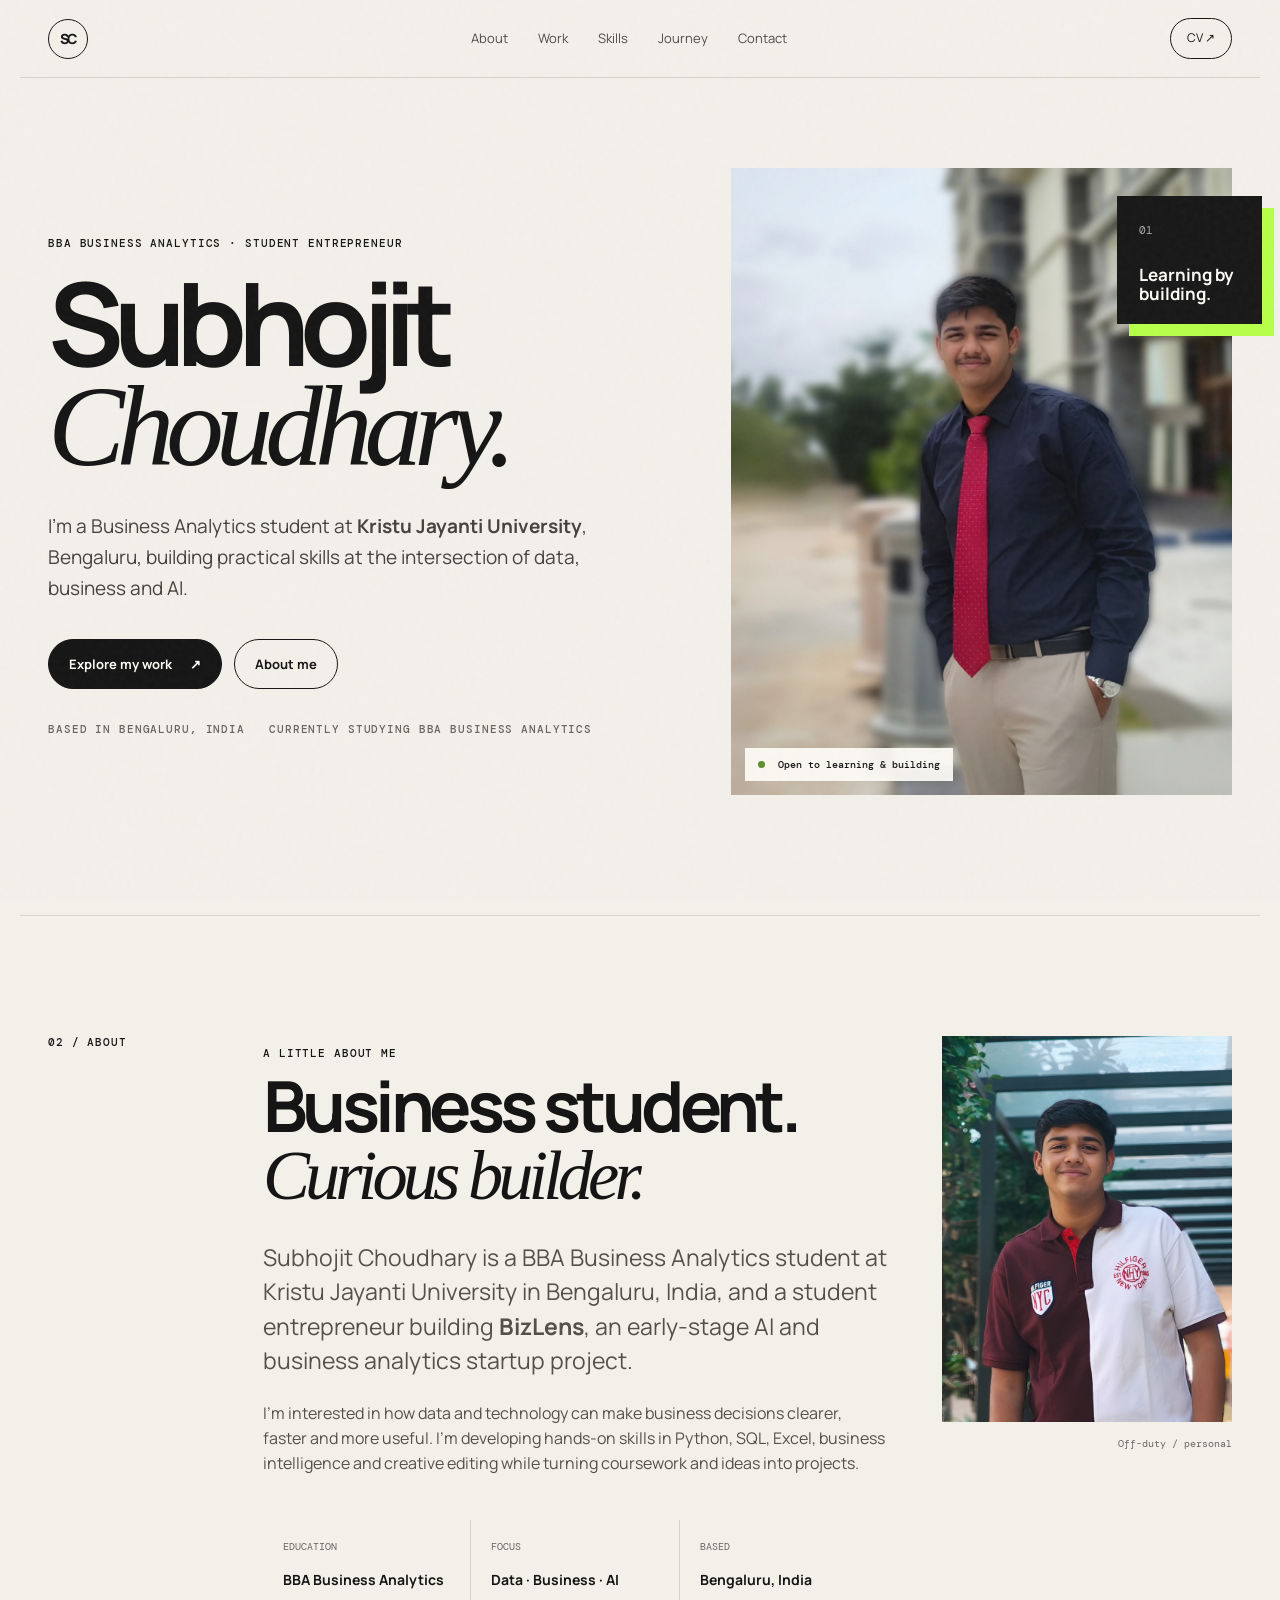
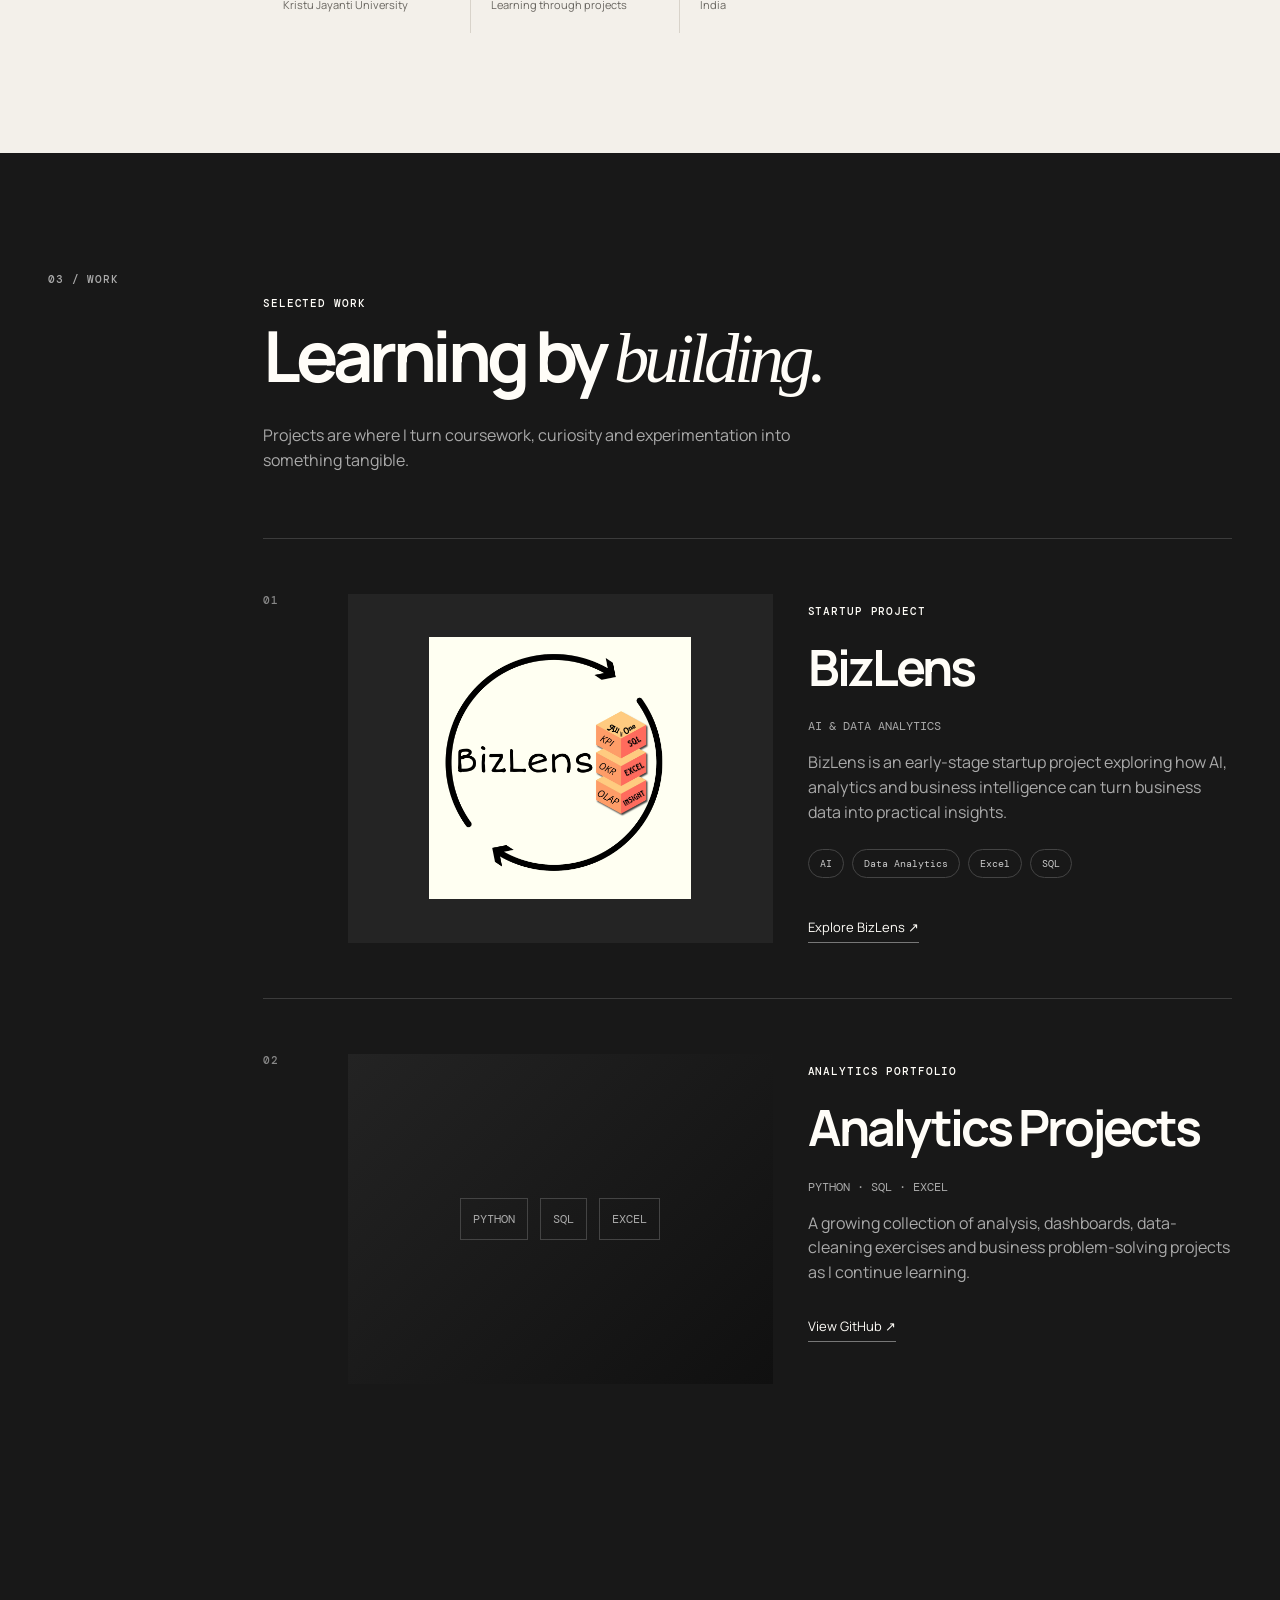
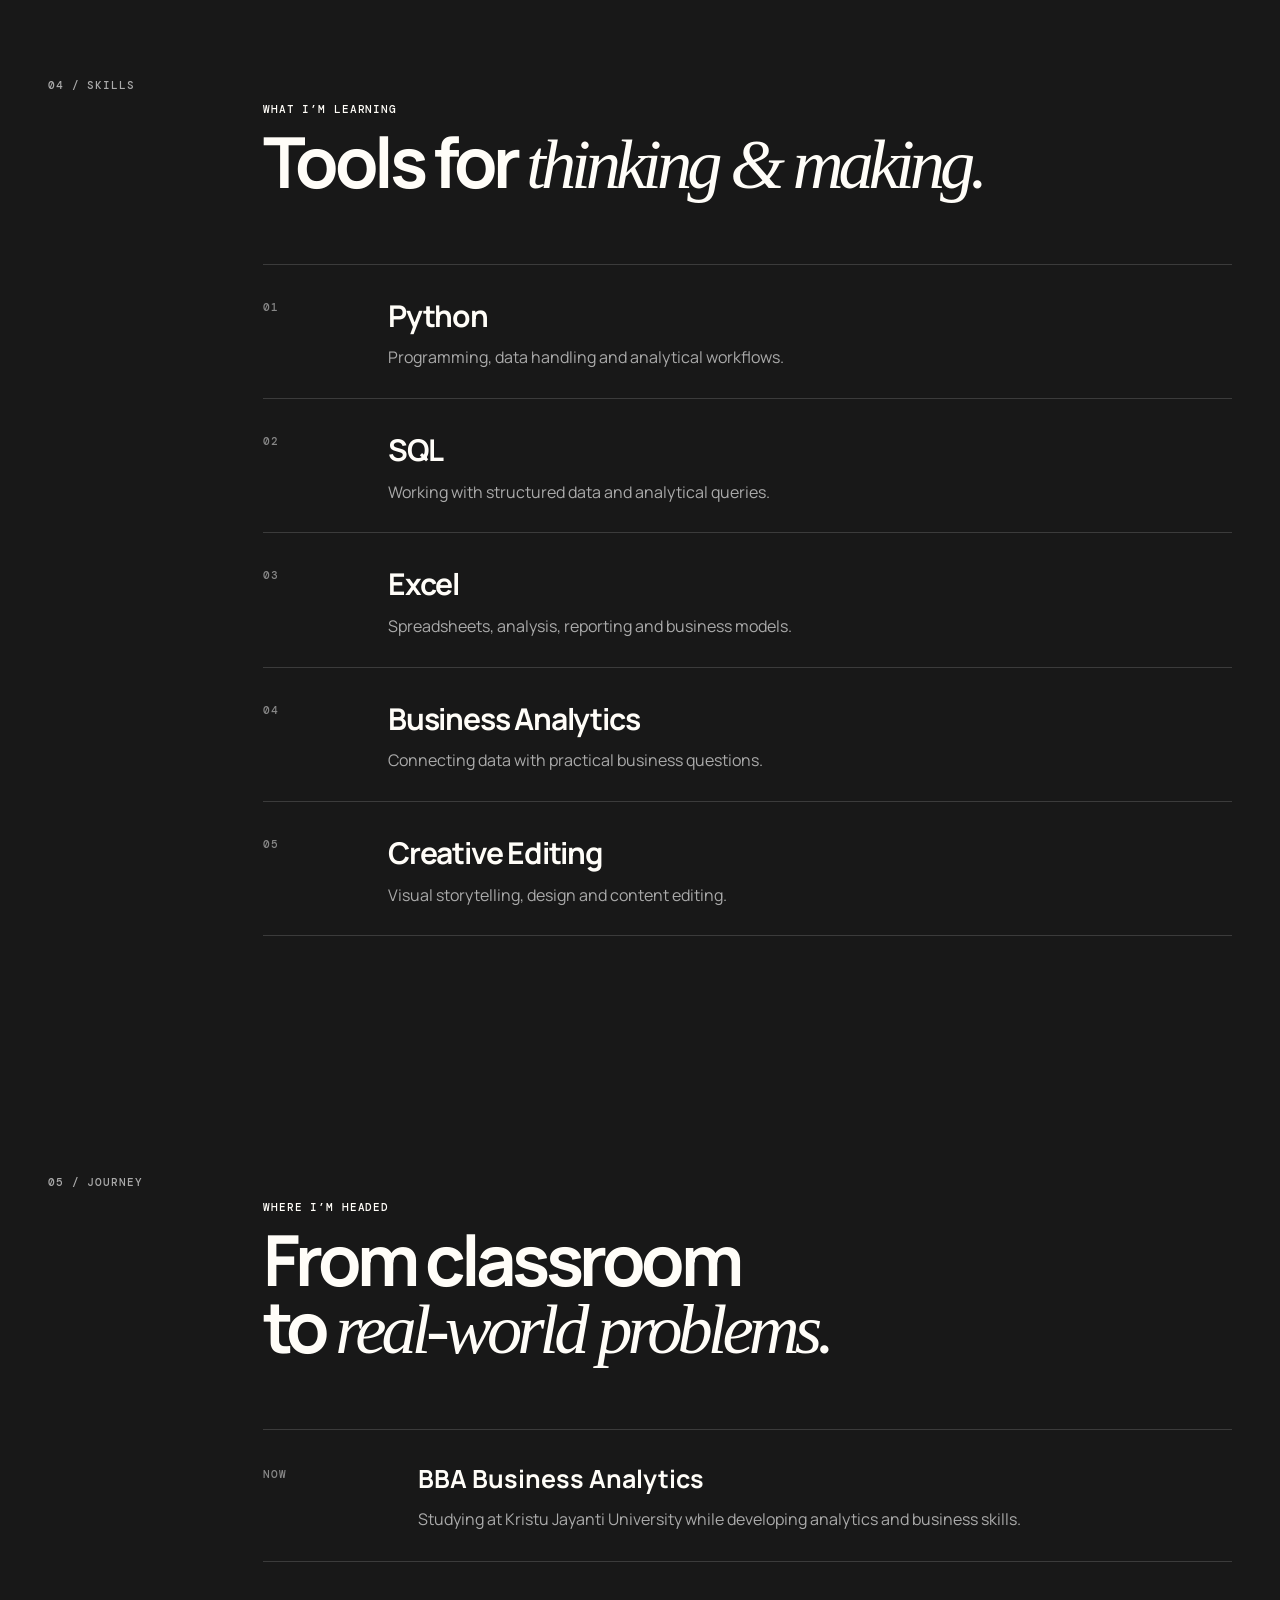
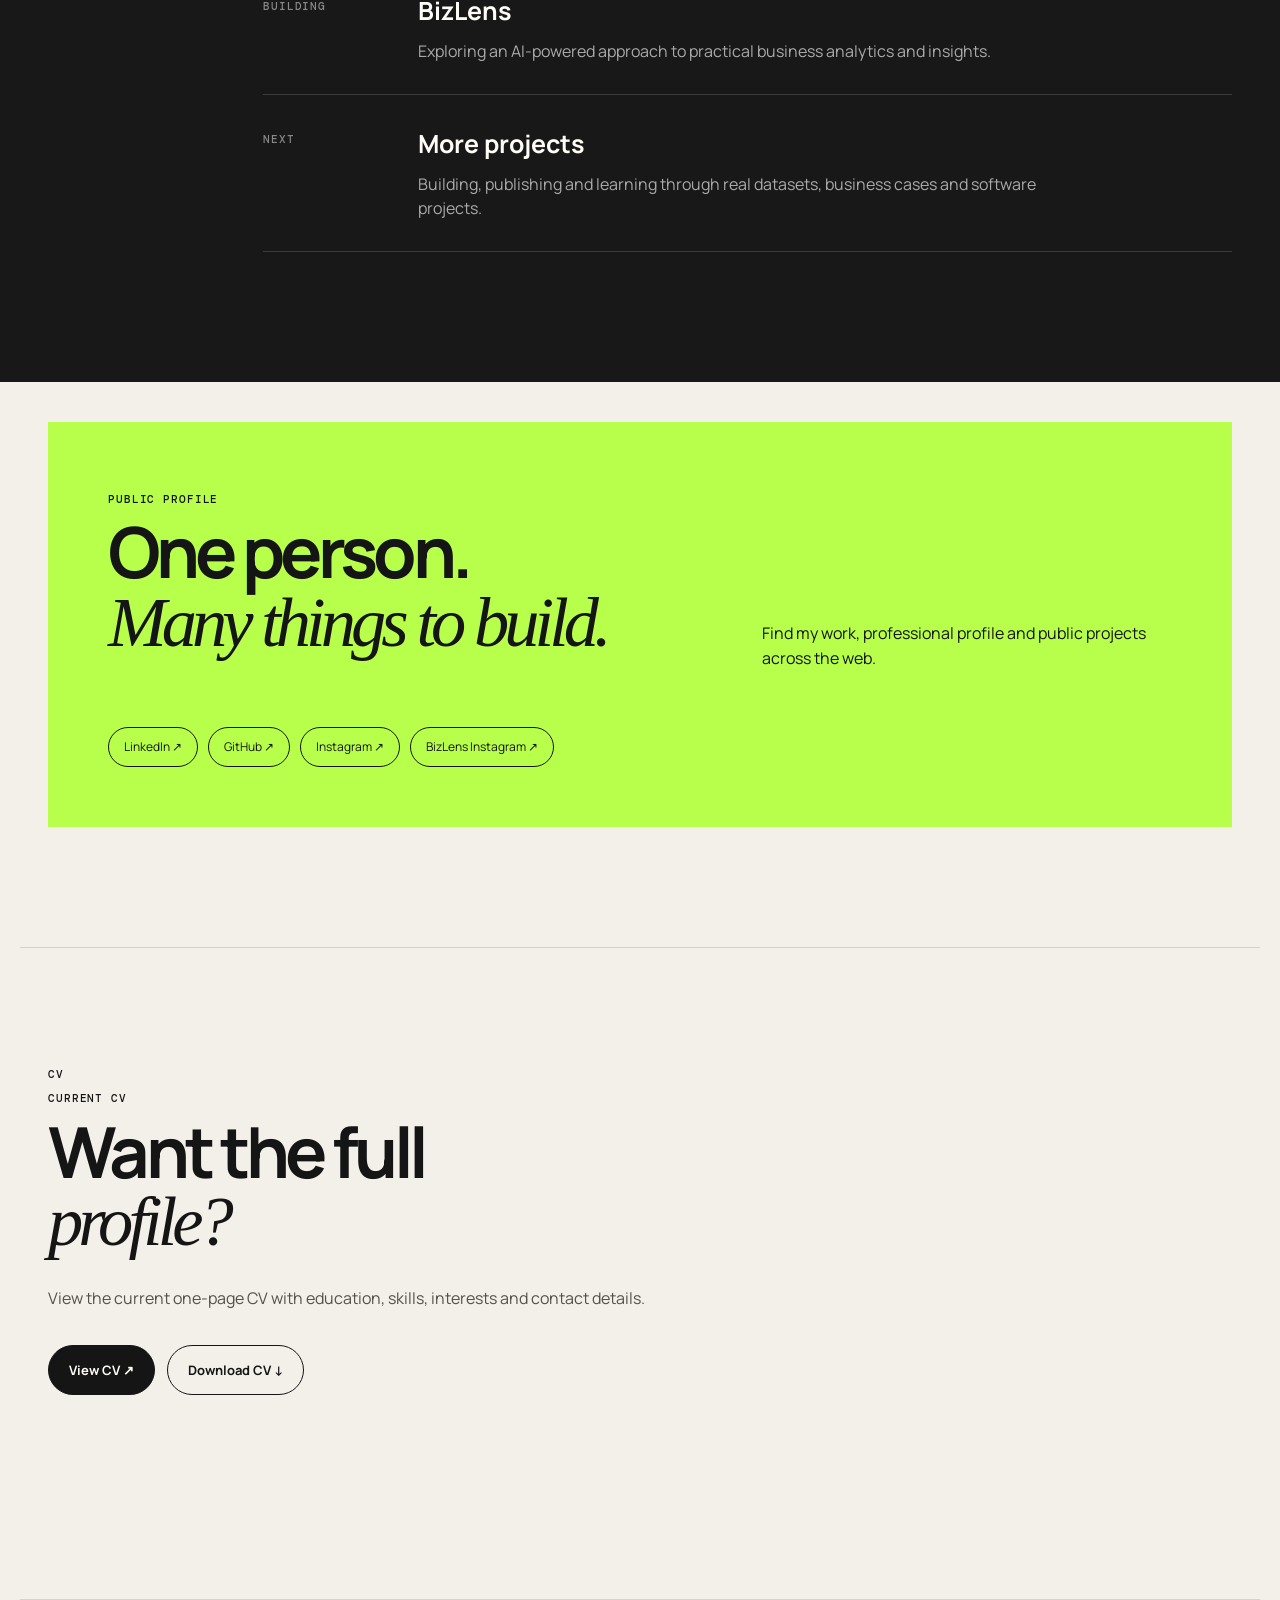
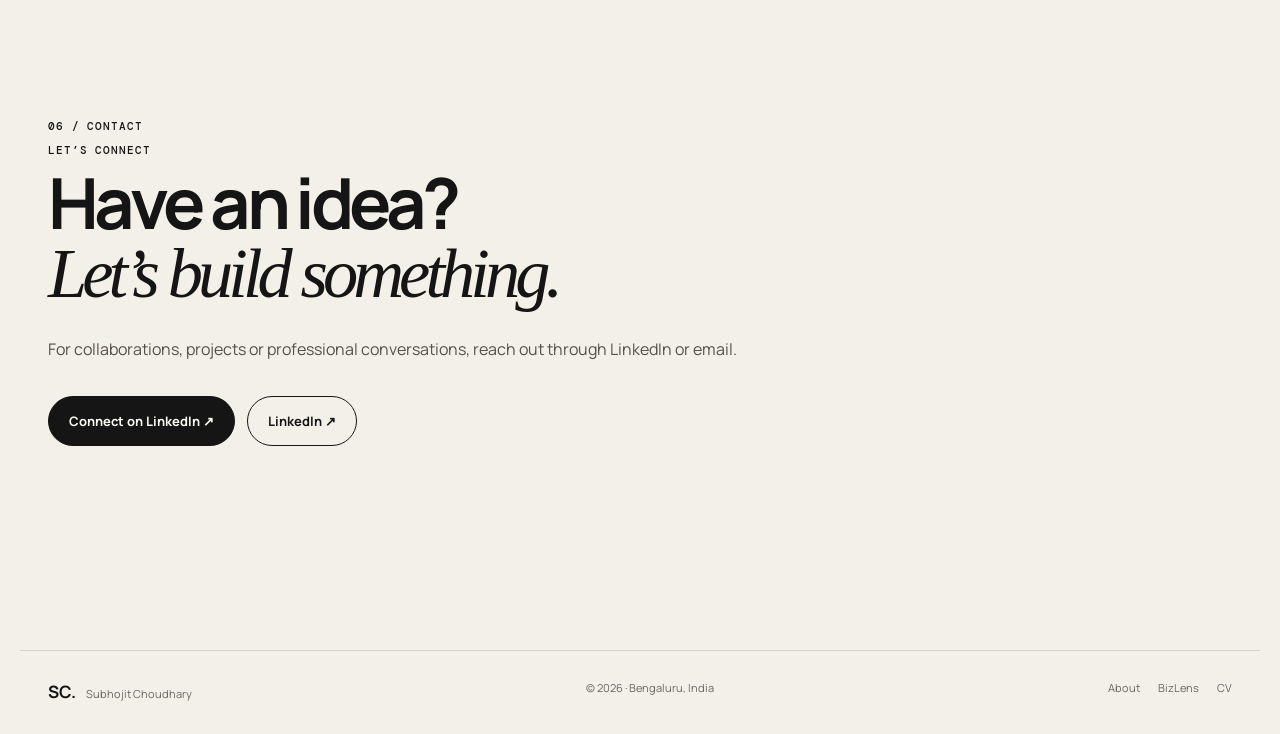
==== index.html @ a191f968 "Fix dateModified format in JSON-LD schema Updated dateModified format to include time and timezone." ====
<!DOCTYPE html>
<html lang="en">
<head>
  <meta charset="UTF-8">
  <meta name="viewport" content="width=device-width, initial-scale=1.0">
  <title>Subhojit Choudhary — BBA Business Analytics Student & Founder</title>
  <meta name="description" content="Official website of Subhojit Choudhary, a BBA Business Analytics student at Kristu Jayanti University, student entrepreneur and founder of BizLens in Bengaluru, India.">
  <meta name="author" content="Subhojit Choudhary">
  <meta name="google-site-verification" content="LopIsun4_6Joqk_2wY3jlE5VIf9ApNg4uM7dpumpEE4" />
  <meta name="robots" content="index, follow, max-image-preview:large">
  <link rel="canonical" href="https://subhojitt-biz.github.io/">
  <meta property="og:type" content="profile">
  <meta property="og:title" content="Subhojit Choudhary — Business Analytics Student & Founder">
  <meta property="og:description" content="BBA Business Analytics student, student entrepreneur and founder of BizLens based in Bengaluru, India.">
  <meta property="og:url" content="https://subhojitt-biz.github.io/">
  <meta property="og:image" content="https://subhojitt-biz.github.io/formall.jpeg">
  <meta name="twitter:card" content="summary_large_image">
  <meta name="twitter:title" content="Subhojit Choudhary">
  <meta name="twitter:description" content="BBA Business Analytics student, student entrepreneur and founder of BizLens.">
  <meta name="twitter:image" content="https://subhojitt-biz.github.io/formall.jpeg">
  <link rel="icon" href="formall.jpeg">
  <link rel="stylesheet" href="style.css">

  <script type="application/ld+json">
  {
    "@context":"https://schema.org",
    "@type":"ProfilePage",
    "@id":"https://subhojitt-biz.github.io/#profile",
    "url":"https://subhojitt-biz.github.io/",
    "dateModified": "2026-09-24T00:00:00+05:30"
    "name":"Subhojit Choudhary — BBA Business Analytics Student & Founder",
    "description":"Official profile of Subhojit Choudhary, a BBA Business Analytics student at Kristu Jayanti University, student entrepreneur and founder of BizLens in Bengaluru, India.",
    "mainEntity":{
      "@type":"Person",
      "@id":"https://subhojitt-biz.github.io/#subhojit-choudhary",
      "name":"Subhojit Choudhary",
      "url":"https://subhojitt-biz.github.io/",
      "image":[
        "https://subhojitt-biz.github.io/formall.jpeg",
        "https://subhojitt-biz.github.io/casuall.png"
      ],
      "description":"BBA Business Analytics student, student entrepreneur and founder of BizLens based in Bengaluru, India.",
      "jobTitle":"Student Entrepreneur & Founder of BizLens",
      "homeLocation":{"@type":"Place","name":"Bengaluru, India"},
      "alumniOf":{"@type":"CollegeOrUniversity","name":"Kristu Jayanti University"},
      "knowsAbout":["Business Analytics","Data Analytics","Artificial Intelligence","Business Intelligence","Python","SQL","Microsoft Excel"],
      "sameAs":[
        "https://www.linkedin.com/in/subhojit-choudhary-4b16a2439/",
        "https://github.com/Subhojitt-biz",
        "https://www.instagram.com/_subhojit12_/"
      ],
      "worksFor":{"@type":"Organization","name":"BizLens","url":"https://www.instagram.com/bizlensv1/"}
    }
  }
  </script>
</head>
<body>
  <div class="noise"></div>
  <header class="nav">
    <a class="brand" href="index.html" aria-label="Subhojit Choudhary home"><span>SC</span></a>
    <nav>
      <a href="#about">About</a>
      <a href="#work">Work</a>
      <a href="#skills">Skills</a>
      <a href="#journey">Journey</a>
      <a href="#contact">Contact</a>
    </nav>
    <a class="nav-cta" href="Subhojit-Choudhary-CV.pdf" target="_blank" rel="noopener">CV ↗</a>
  </header>

  <main>
    <section class="hero section">
      <div class="hero-copy reveal">
        <p class="eyebrow">BBA BUSINESS ANALYTICS · STUDENT ENTREPRENEUR</p>
        <h1>Subhojit<br><em>Choudhary.</em></h1>
        <p class="hero-lede">
          I’m a Business Analytics student at <strong>Kristu Jayanti University</strong>,
          Bengaluru, building practical skills at the intersection of data, business and AI.
        </p>
        <div class="hero-actions">
          <a class="button primary" href="#work">Explore my work <span>↗</span></a>
          <a class="button ghost" href="about.html">About me</a>
        </div>
        <div class="meta-row">
          <span>Based in Bengaluru, India</span>
          <span>Currently studying BBA Business Analytics</span>
        </div>
      </div>

      <div class="hero-visual reveal delay-1">
        <div class="portrait-frame">
          <img src="formall.jpeg" alt="Subhojit Choudhary in formal attire">
          <div class="portrait-tag"><span class="dot"></span> Open to learning & building</div>
        </div>
        <div class="floating-card">
          <span>01</span>
          <strong>Learning by<br>building.</strong>
        </div>
      </div>
    </section>

    <section id="about" class="section split">
      <div class="section-label">02 / ABOUT</div>
      <div class="content reveal">
        <p class="kicker">A little about me</p>
        <h2>Business student.<br><em>Curious builder.</em></h2>
        <p class="large-copy">
          Subhojit Choudhary is a BBA Business Analytics student at Kristu Jayanti University
          in Bengaluru, India, and a student entrepreneur building <strong>BizLens</strong>,
          an early-stage AI and business analytics startup project.
        </p>
        <p>
          I’m interested in how data and technology can make business decisions clearer,
          faster and more useful. I’m developing hands-on skills in Python, SQL, Excel,
          business intelligence and creative editing while turning coursework and ideas into projects.
        </p>
        <div class="fact-grid">
          <div><span>Education</span><strong>BBA Business Analytics</strong><small>Kristu Jayanti University</small></div>
          <div><span>Focus</span><strong>Data · Business · AI</strong><small>Learning through projects</small></div>
          <div><span>Based</span><strong>Bengaluru, India</strong><small>India</small></div>
        </div>
      </div>
      <div class="about-photo reveal delay-1">
        <img src="casuall.png" alt="Subhojit Choudhary casual portrait">
        <span>Off-duty / personal</span>
      </div>
    </section>

    <section id="work" class="section work-section">
      <div class="section-label">03 / WORK</div>
      <div class="content">
        <div class="section-heading reveal">
          <p class="kicker">Selected work</p>
          <h2>Learning by <em>building.</em></h2>
          <p>Projects are where I turn coursework, curiosity and experimentation into something tangible.</p>
        </div>

        <article class="project featured reveal">
          <div class="project-number">01</div>
          <div class="project-media"><img src="BizLens-logo.jpeg" alt="BizLens logo"></div>
          <div class="project-info">
            <p class="kicker">Startup project</p>
            <h3>BizLens</h3>
            <p class="project-subtitle">AI & Data Analytics</p>
            <p>
              BizLens is an early-stage startup project exploring how AI, analytics and
              business intelligence can turn business data into practical insights.
            </p>
            <div class="tags"><span>AI</span><span>Data Analytics</span><span>Excel</span><span>SQL</span></div>
            <a class="text-link" href="bizlens.html">Explore BizLens ↗</a>
          </div>
        </article>

        <article class="project reveal">
          <div class="project-number">02</div>
          <div class="project-placeholder"><span>PYTHON</span><span>SQL</span><span>EXCEL</span></div>
          <div class="project-info">
            <p class="kicker">Analytics portfolio</p>
            <h3>Analytics Projects</h3>
            <p class="project-subtitle">Python · SQL · Excel</p>
            <p>
              A growing collection of analysis, dashboards, data-cleaning exercises and
              business problem-solving projects as I continue learning.
            </p>
            <a class="text-link" href="https://github.com/Subhojitt-biz" target="_blank" rel="noopener">View GitHub ↗</a>
          </div>
        </article>
      </div>
    </section>

    <section id="skills" class="section skills-section">
      <div class="section-label">04 / SKILLS</div>
      <div class="content">
        <div class="section-heading reveal">
          <p class="kicker">What I’m learning</p>
          <h2>Tools for <em>thinking & making.</em></h2>
        </div>
        <div class="skills-list">
          <div class="skill reveal"><span>01</span><div><h3>Python</h3><p>Programming, data handling and analytical workflows.</p></div></div>
          <div class="skill reveal"><span>02</span><div><h3>SQL</h3><p>Working with structured data and analytical queries.</p></div></div>
          <div class="skill reveal"><span>03</span><div><h3>Excel</h3><p>Spreadsheets, analysis, reporting and business models.</p></div></div>
          <div class="skill reveal"><span>04</span><div><h3>Business Analytics</h3><p>Connecting data with practical business questions.</p></div></div>
          <div class="skill reveal"><span>05</span><div><h3>Creative Editing</h3><p>Visual storytelling, design and content editing.</p></div></div>
        </div>
      </div>
    </section>

    <section id="journey" class="section journey-section">
      <div class="section-label">05 / JOURNEY</div>
      <div class="content">
        <div class="section-heading reveal">
          <p class="kicker">Where I’m headed</p>
          <h2>From classroom<br>to <em>real-world problems.</em></h2>
        </div>
        <div class="timeline">
          <div class="timeline-item reveal"><span>NOW</span><div><h3>BBA Business Analytics</h3><p>Studying at Kristu Jayanti University while developing analytics and business skills.</p></div></div>
          <div class="timeline-item reveal"><span>BUILDING</span><div><h3>BizLens</h3><p>Exploring an AI-powered approach to practical business analytics and insights.</p></div></div>
          <div class="timeline-item reveal"><span>NEXT</span><div><h3>More projects</h3><p>Building, publishing and learning through real datasets, business cases and software projects.</p></div></div>
        </div>
      </div>
    </section>

    <section class="section profile-section">
      <div class="profile-card reveal">
        <div>
          <p class="kicker">Public profile</p>
          <h2>One person.<br><em>Many things to build.</em></h2>
        </div>
        <p>
          Find my work, professional profile and public projects across the web.
        </p>
        <div class="profile-links">
          <a href="https://www.linkedin.com/in/subhojit-choudhary-4b16a2439/" target="_blank" rel="noopener">LinkedIn ↗</a>
          <a href="https://github.com/Subhojitt-biz" target="_blank" rel="noopener">GitHub ↗</a>
          <a href="https://www.instagram.com/_subhojit12_/" target="_blank" rel="noopener">Instagram ↗</a>
          <a href="https://www.instagram.com/bizlensv1/" target="_blank" rel="noopener">BizLens Instagram ↗</a>
        </div>
      </div>
    </section>

    <section class="section contact-section">
<div class="section-label">CV</div>
<div class="content contact-content reveal">
<p class="kicker">Current CV</p>
<h2>Want the full<br><em>profile?</em></h2>
<p>View the current one-page CV with education, skills, interests and contact details.</p>
<div class="hero-actions"><a class="button primary" href="Subhojit-Choudhary-CV.pdf" target="_blank" rel="noopener">View CV ↗</a><a class="button ghost" href="Subhojit-Choudhary-CV.pdf" download>Download CV ↓</a></div>
</div>
</section>

<section id="contact" class="section contact-section">
      <div class="section-label">06 / CONTACT</div>
      <div class="content contact-content reveal">
        <p class="kicker">Let’s connect</p>
        <h2>Have an idea?<br><em>Let’s build something.</em></h2>
        <p>For collaborations, projects or professional conversations, reach out through LinkedIn or email.</p>
        <div class="hero-actions">
          <a class="button primary" href="https://www.linkedin.com/in/subhojit-choudhary-4b16a2439/" target="_blank" rel="noopener">Connect on LinkedIn ↗</a>
          <a class="button ghost" href="https://www.linkedin.com/in/subhojit-choudhary-4b16a2439/" target="_blank" rel="noopener">LinkedIn ↗</a>
        </div>
        
      </div>
    </section>
  </main>

  <footer class="footer">
    <div><strong>SC.</strong><span>Subhojit Choudhary</span></div>
    <span>© <span id="year"></span> · Bengaluru, India</span>
    <div class="footer-links"><a href="about.html">About</a><a href="bizlens.html">BizLens</a><a href="Subhojit-Choudhary-CV.pdf">CV</a></div>
  </footer>

  <script src="script.js"></script>
</body>
</html>
---- style.css ----
@import url('https://fonts.googleapis.com/css2?family=DM+Mono:wght@400;500&family=Manrope:wght@400;500;600;700;800&display=swap');

:root{
  --bg:#f3f0ea;--ink:#151515;--muted:#68655f;--line:#d8d3ca;
  --accent:#b7ff4a;--dark:#181818;--white:#fffdf8;--max:1240px;
}
*{box-sizing:border-box}html{scroll-behavior:smooth}body{margin:0;background:var(--bg);color:var(--ink);font-family:Manrope,Arial,sans-serif;line-height:1.55}.noise{position:fixed;inset:0;pointer-events:none;opacity:.035;z-index:20;background-image:url("data:image/svg+xml,%3Csvg viewBox='0 0 180 180' xmlns='http://www.w3.org/2000/svg'%3E%3Cfilter id='n'%3E%3CfeTurbulence type='fractalNoise' baseFrequency='.9' numOctaves='3' stitchTiles='stitch'/%3E%3C/filter%3E%3Crect width='100%25' height='100%25' filter='url(%23n)'/%3E%3C/svg%3E")}
a{color:inherit;text-decoration:none}.nav{height:78px;display:flex;align-items:center;justify-content:space-between;max-width:var(--max);margin:auto;padding:0 28px;border-bottom:1px solid var(--line);position:relative;z-index:10}.brand{font-weight:800;font-size:22px;letter-spacing:-.08em}.brand span{display:inline-flex;width:40px;height:40px;border:1px solid var(--ink);align-items:center;justify-content:center;border-radius:50%;font-size:14px;letter-spacing:-.08em}.nav nav{display:flex;gap:30px;font-size:13px;color:#4e4c47}.nav nav a:hover,.footer a:hover{color:#000;text-decoration:underline;text-underline-offset:4px}.nav-cta{border:1px solid var(--ink);padding:10px 16px;border-radius:100px;font-size:12px}.section{max-width:var(--max);margin:auto;padding:120px 28px}.hero{min-height:calc(100vh - 78px);display:grid;grid-template-columns:1.1fr .9fr;gap:70px;align-items:center;padding-top:90px}.eyebrow,.kicker,.section-label,.project-number,.meta-row,.skill>span,.timeline-item>span{font:500 11px/1.2 "DM Mono",monospace;letter-spacing:.08em;text-transform:uppercase}.hero h1,.inner-hero h1{font-size:clamp(64px,9vw,132px);line-height:.86;letter-spacing:-.085em;margin:22px 0 35px;font-weight:700}.hero h1 em,.inner-hero h1 em,h2 em{font-family:Georgia,serif;font-weight:400;letter-spacing:-.07em}.hero-lede{font-size:19px;line-height:1.65;max-width:660px;color:#45423d}.hero-actions{display:flex;gap:12px;margin:34px 0}.button{display:inline-flex;align-items:center;gap:18px;padding:14px 20px;border-radius:100px;border:1px solid var(--ink);font-size:13px;font-weight:700}.button.primary{background:var(--ink);color:var(--white)}.button.primary:hover{transform:translateY(-2px)}.button.ghost{background:transparent}.meta-row{display:flex;gap:24px;color:var(--muted);flex-wrap:wrap}.hero-visual{position:relative;max-width:520px;justify-self:end}.portrait-frame{aspect-ratio:4/5;background:#ddd8cf;position:relative;overflow:hidden}.portrait-frame img,.about-photo img{width:100%;height:100%;object-fit:cover;display:block}.portrait-tag{position:absolute;left:14px;bottom:14px;background:rgba(255,253,248,.92);padding:10px 13px;font:500 10px "DM Mono",monospace}.dot{display:inline-block;width:7px;height:7px;background:#5c8f2b;border-radius:50%;margin-right:7px}.floating-card{position:absolute;right:-30px;top:28px;background:var(--dark);color:var(--white);padding:20px 22px;width:145px;box-shadow:12px 12px 0 var(--accent)}.floating-card span{font:11px "DM Mono";color:#aaa}.floating-card strong{display:block;margin-top:24px;font-size:17px;line-height:1.15}.split{display:grid;grid-template-columns:160px minmax(0,1fr) 290px;gap:55px;border-top:1px solid var(--line)}.content{min-width:0}.content h2,.section-heading h2,.contact-content h2,.profile-card h2{font-size:clamp(45px,5.5vw,78px);line-height:.96;letter-spacing:-.065em;margin:12px 0 30px}.large-copy{font-size:23px;line-height:1.5;max-width:780px}.content>p:not(.kicker){max-width:760px;color:#55514a}.fact-grid{display:grid;grid-template-columns:repeat(3,1fr);gap:1px;background:var(--line);margin-top:45px}.fact-grid>div{background:var(--bg);padding:20px}.fact-grid span{display:block;font:10px "DM Mono";text-transform:uppercase;color:var(--muted);margin-bottom:16px}.fact-grid strong{display:block;font-size:14px}.fact-grid small{display:block;margin-top:5px;color:var(--muted);font-size:11px}.about-photo{aspect-ratio:3/4;position:relative}.about-photo span{position:absolute;bottom:-28px;right:0;font:10px "DM Mono";color:var(--muted)}.work-section,.skills-section,.journey-section{background:var(--dark);color:var(--white);max-width:none;padding-left:max(28px,calc((100vw - var(--max))/2 + 28px));padding-right:max(28px,calc((100vw - var(--max))/2 + 28px))}.work-section .section-label,.skills-section .section-label,.journey-section .section-label{color:#aaa}.work-section .content,.skills-section .content,.journey-section .content{max-width:var(--max);margin-left:215px}.section-heading{max-width:780px;margin-bottom:65px}.section-heading p:last-child{color:#aaa;max-width:560px}.project{display:grid;grid-template-columns:50px 1fr 1fr;gap:35px;padding:55px 0;border-top:1px solid #3b3b3b}.project-media{background:#242424;min-height:330px;display:flex;align-items:center;justify-content:center;overflow:hidden}.project-media img{width:72%;max-height:75%;object-fit:contain}.project-number{color:#888}.project-info h3{font-size:50px;letter-spacing:-.06em;margin:6px 0}.project-subtitle{font:12px "DM Mono";text-transform:uppercase;color:#aaa}.project-info>p:not(.kicker):not(.project-subtitle){color:#aaa;max-width:500px}.tags,.tag-cloud{display:flex;flex-wrap:wrap;gap:8px;margin:24px 0}.tags span,.tag-cloud span{border:1px solid #444;border-radius:100px;padding:7px 11px;font:10px "DM Mono";color:#ccc}.text-link{display:inline-block;margin-top:15px;border-bottom:1px solid #777;padding-bottom:5px;font-size:13px}.project-placeholder{min-height:330px;background:linear-gradient(135deg,#232323,#101010);display:flex;align-items:center;justify-content:center;gap:12px;flex-wrap:wrap;padding:30px}.project-placeholder span{font:12px "DM Mono";border:1px solid #444;padding:12px;color:#aaa}.skills-list{border-top:1px solid #3b3b3b}.skill{display:grid;grid-template-columns:100px 1fr;gap:25px;padding:28px 0;border-bottom:1px solid #3b3b3b}.skill>span{color:#888;padding-top:8px}.skill h3{font-size:30px;letter-spacing:-.04em;margin:0 0 6px}.skill p{margin:0;color:#aaa}.journey-section{padding-bottom:130px}.timeline{border-top:1px solid #3b3b3b}.timeline-item{display:grid;grid-template-columns:120px 1fr;gap:35px;padding:30px 0;border-bottom:1px solid #3b3b3b}.timeline-item>span{color:#888;padding-top:8px}.timeline-item h3{margin:0;font-size:25px}.timeline-item p{color:#aaa;max-width:650px;margin:8px 0 0}.profile-section{padding-top:40px}.profile-card{background:var(--accent);padding:60px;display:grid;grid-template-columns:1.2fr .8fr;gap:40px;align-items:end}.profile-card p{max-width:450px}.profile-links{display:flex;gap:10px;flex-wrap:wrap}.profile-links a{border:1px solid currentColor;border-radius:100px;padding:10px 15px;font-size:12px}.contact-section{border-top:1px solid var(--line)}.contact-content{padding-bottom:50px}.email-note{display:block;color:var(--muted);margin-top:12px;font:10px "DM Mono"}.inner-hero{padding-bottom:60px}.inner-hero .hero-lede{max-width:720px}.bizlens-mark{width:120px;height:120px;background:#191919;display:flex;align-items:center;justify-content:center;margin-bottom:40px}.bizlens-mark img{max-width:80%;max-height:80%;object-fit:contain}.big-links{gap:14px}.big-links a{font-size:14px;padding:14px 18px}.tag-cloud span{color:var(--ink);border-color:var(--ink);font-size:11px}.footer{max-width:var(--max);margin:auto;border-top:1px solid var(--line);padding:28px;display:flex;justify-content:space-between;gap:20px;font-size:11px;color:var(--muted)}.footer strong{color:var(--ink);font-size:17px;margin-right:10px}.footer-links{display:flex;gap:18px}.reveal{opacity:0;transform:translateY(18px);transition:opacity .7s ease,transform .7s ease}.reveal.visible{opacity:1;transform:none}.delay-1{transition-delay:.12s}

@media(max-width:900px){
.nav nav{display:none}.hero{grid-template-columns:1fr;padding-top:70px}.hero-visual{justify-self:stretch;max-width:520px}.split{grid-template-columns:1fr}.section-label{margin-bottom:25px}.about-photo{max-width:350px}.work-section,.skills-section,.journey-section{padding-left:28px;padding-right:28px}.work-section .content,.skills-section .content,.journey-section .content{margin-left:0}.profile-card{grid-template-columns:1fr;padding:38px}.project{grid-template-columns:35px 1fr}.project-media{grid-column:2;min-height:280px}.project-info{grid-column:2}.fact-grid{grid-template-columns:1fr}.footer{flex-wrap:wrap}
}
@media(max-width:560px){
.nav{padding:0 18px}.section{padding:85px 18px}.hero h1,.inner-hero h1{font-size:64px}.hero-lede{font-size:17px}.floating-card{right:8px;top:18px;transform:scale(.88);transform-origin:top right}.project{grid-template-columns:1fr}.project-number,.project-media,.project-info{grid-column:auto}.project-media{min-height:240px}.project-info h3{font-size:40px}.skill{grid-template-columns:55px 1fr}.footer{padding:24px 18px}.footer-links{width:100%}
}
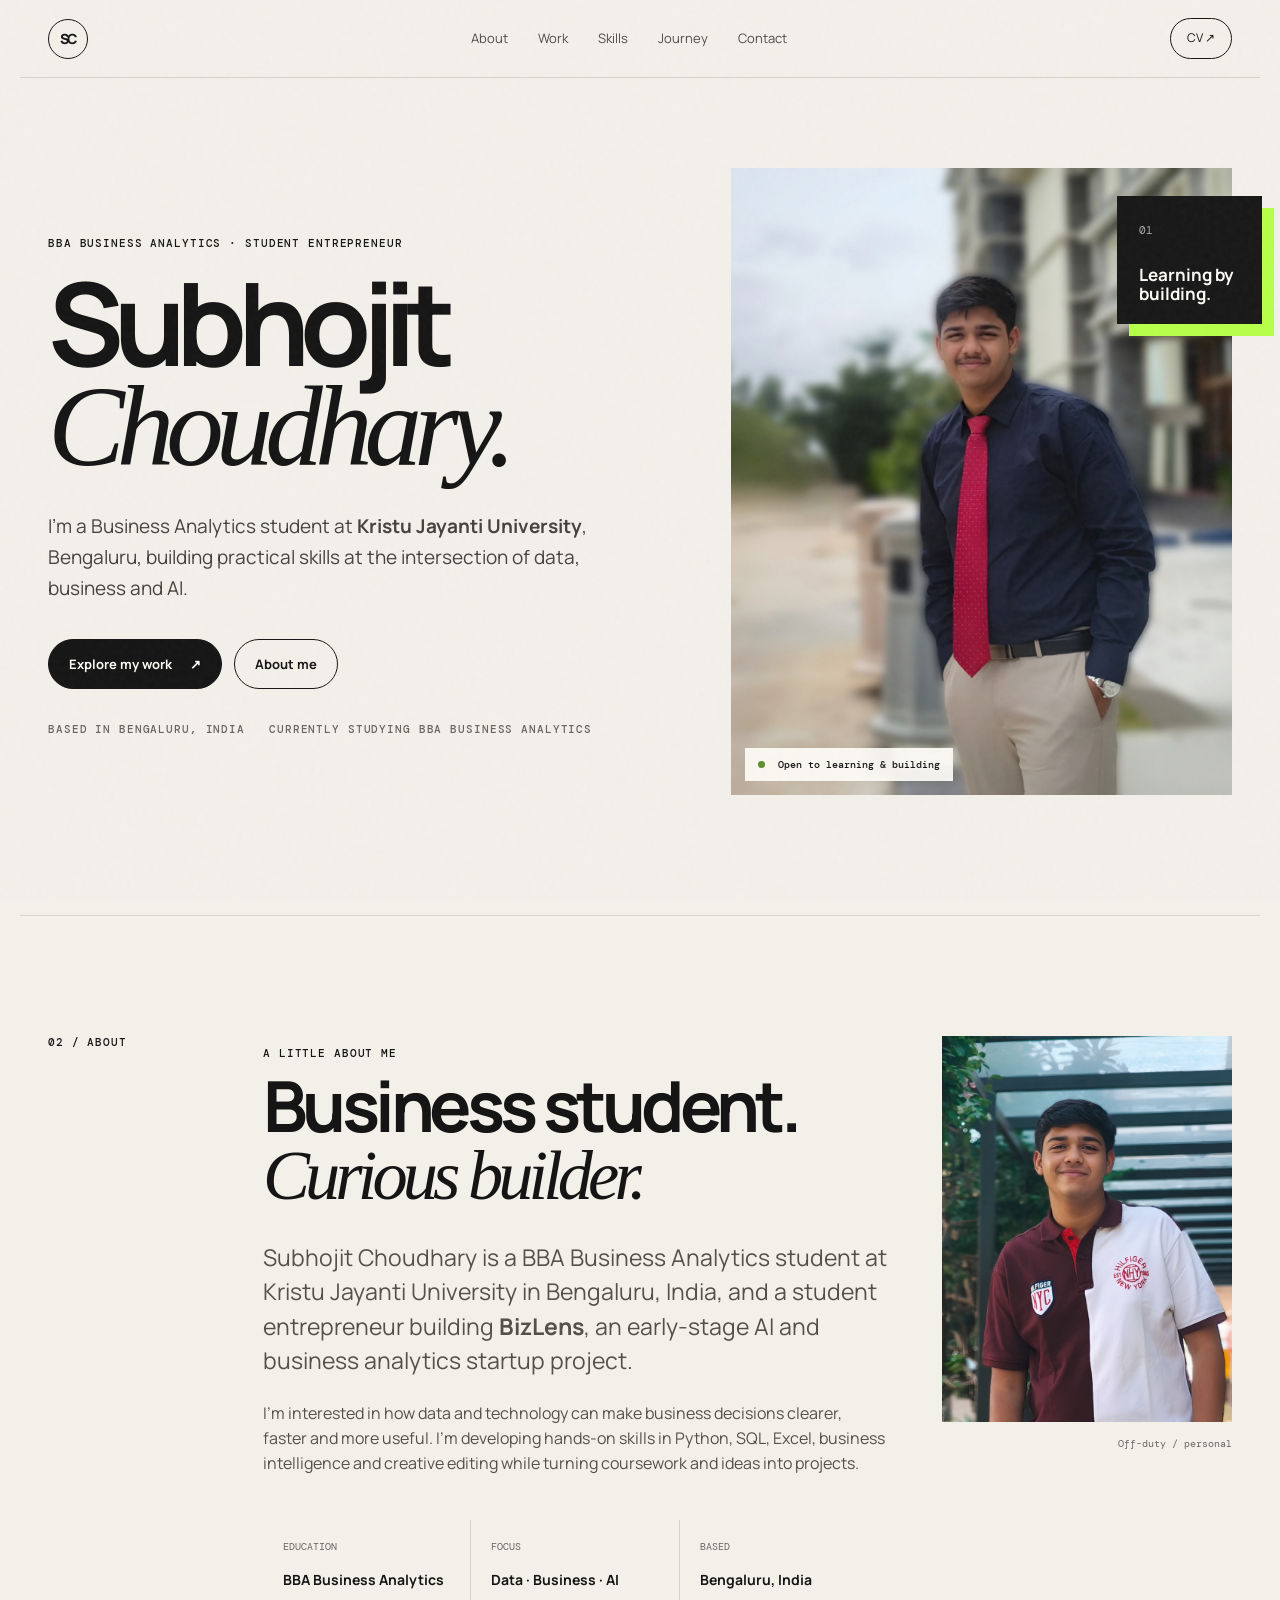
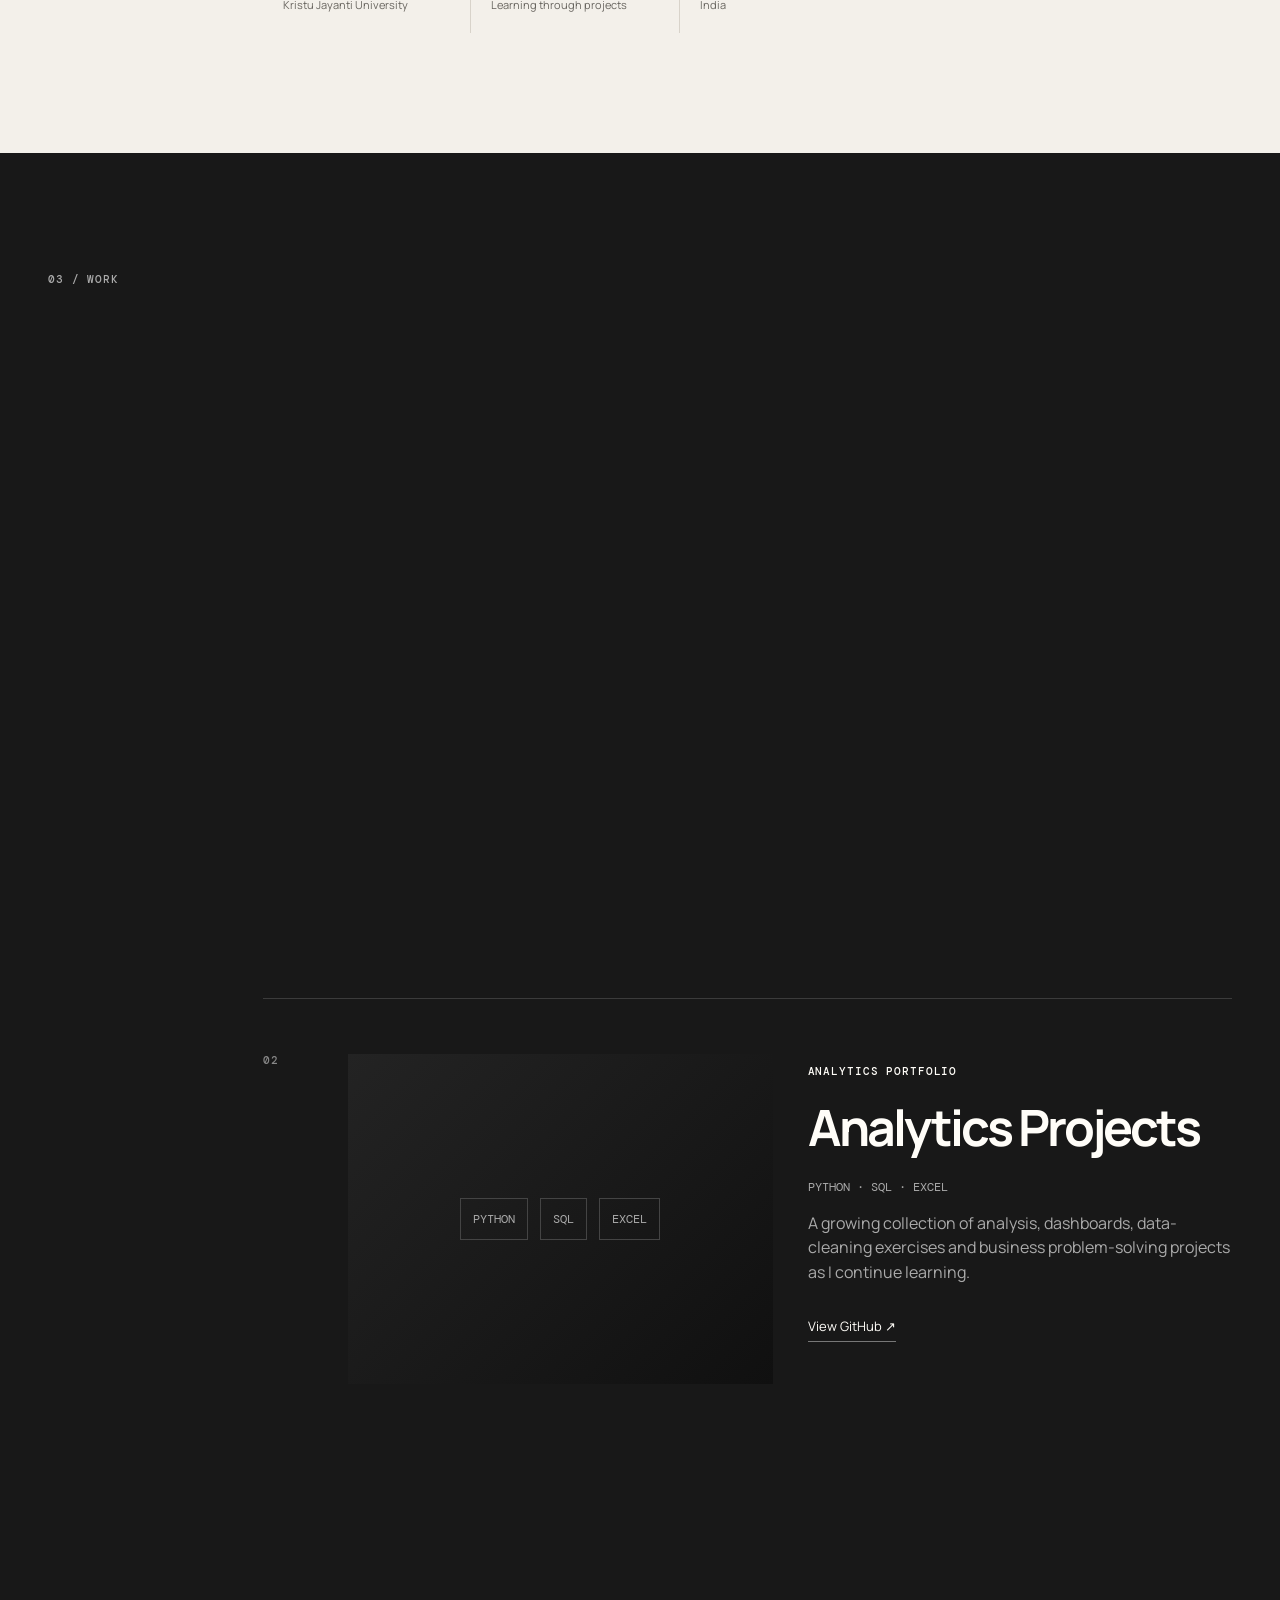
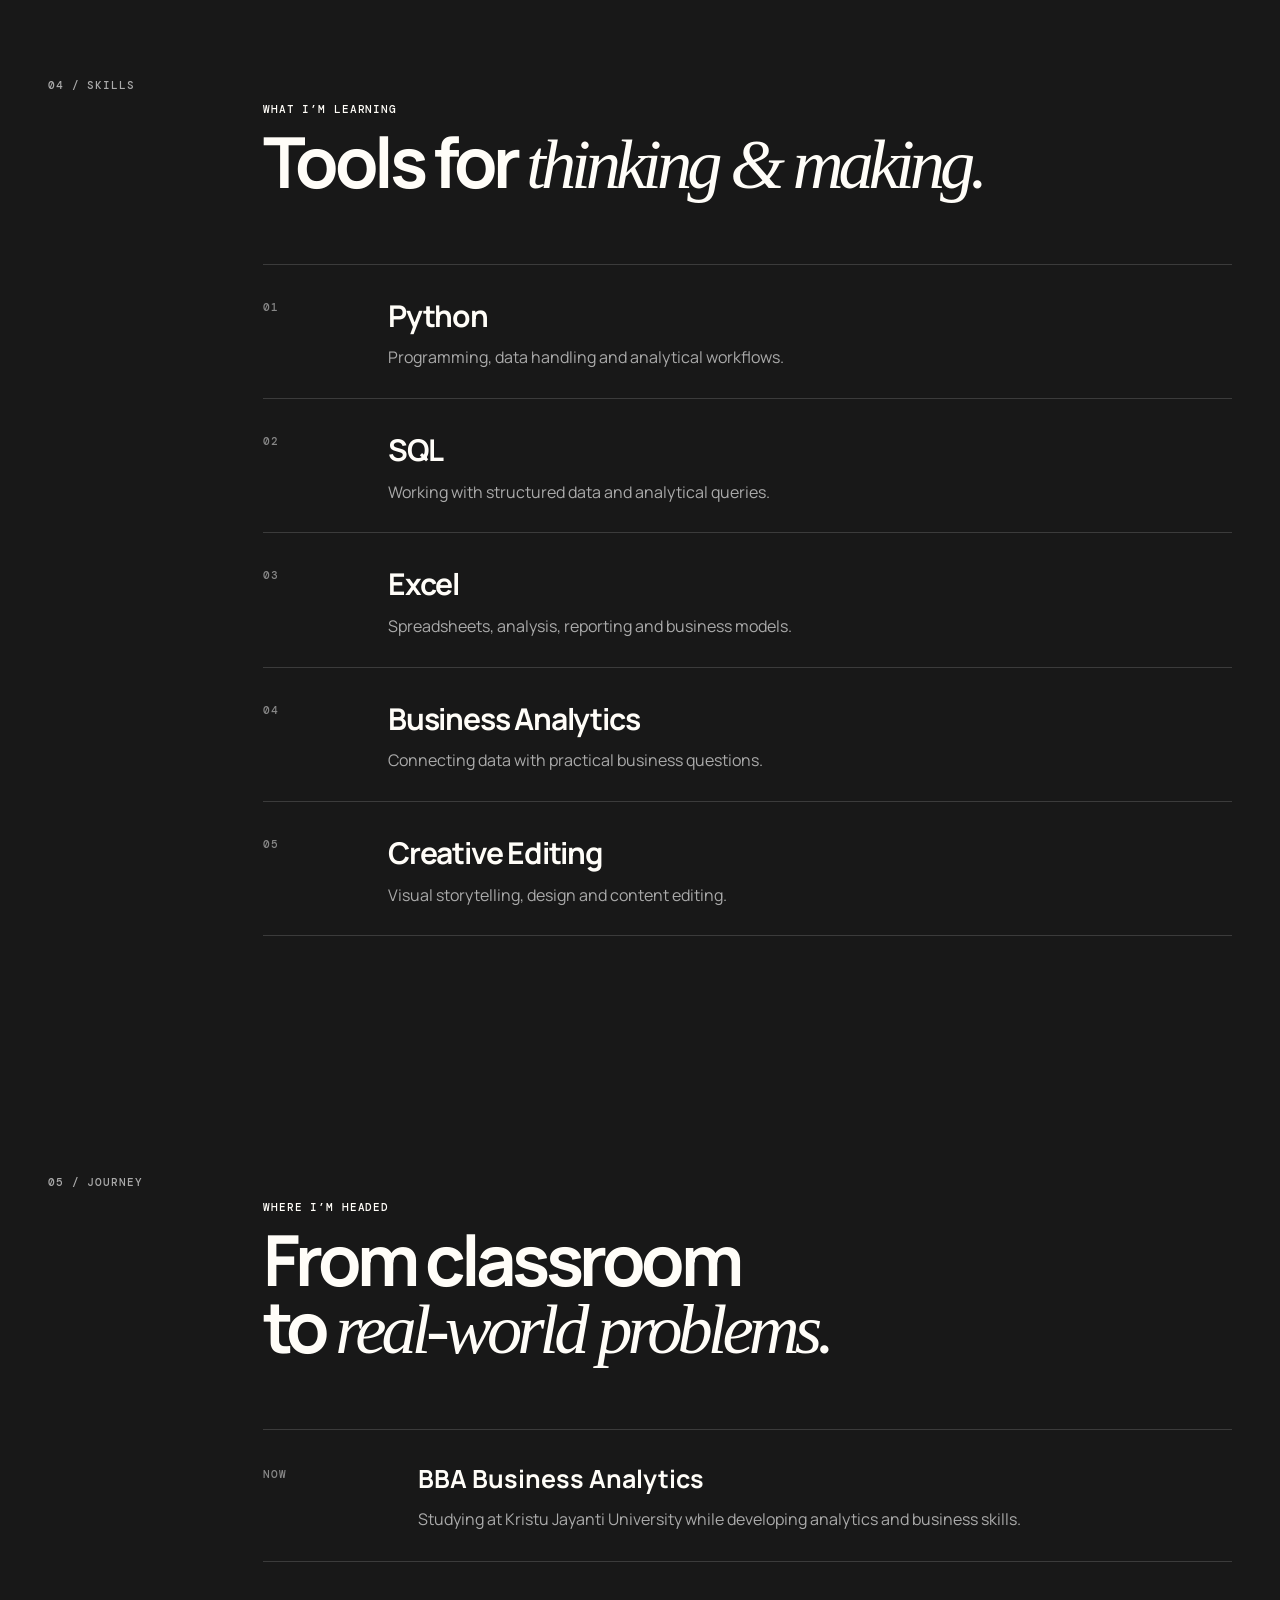
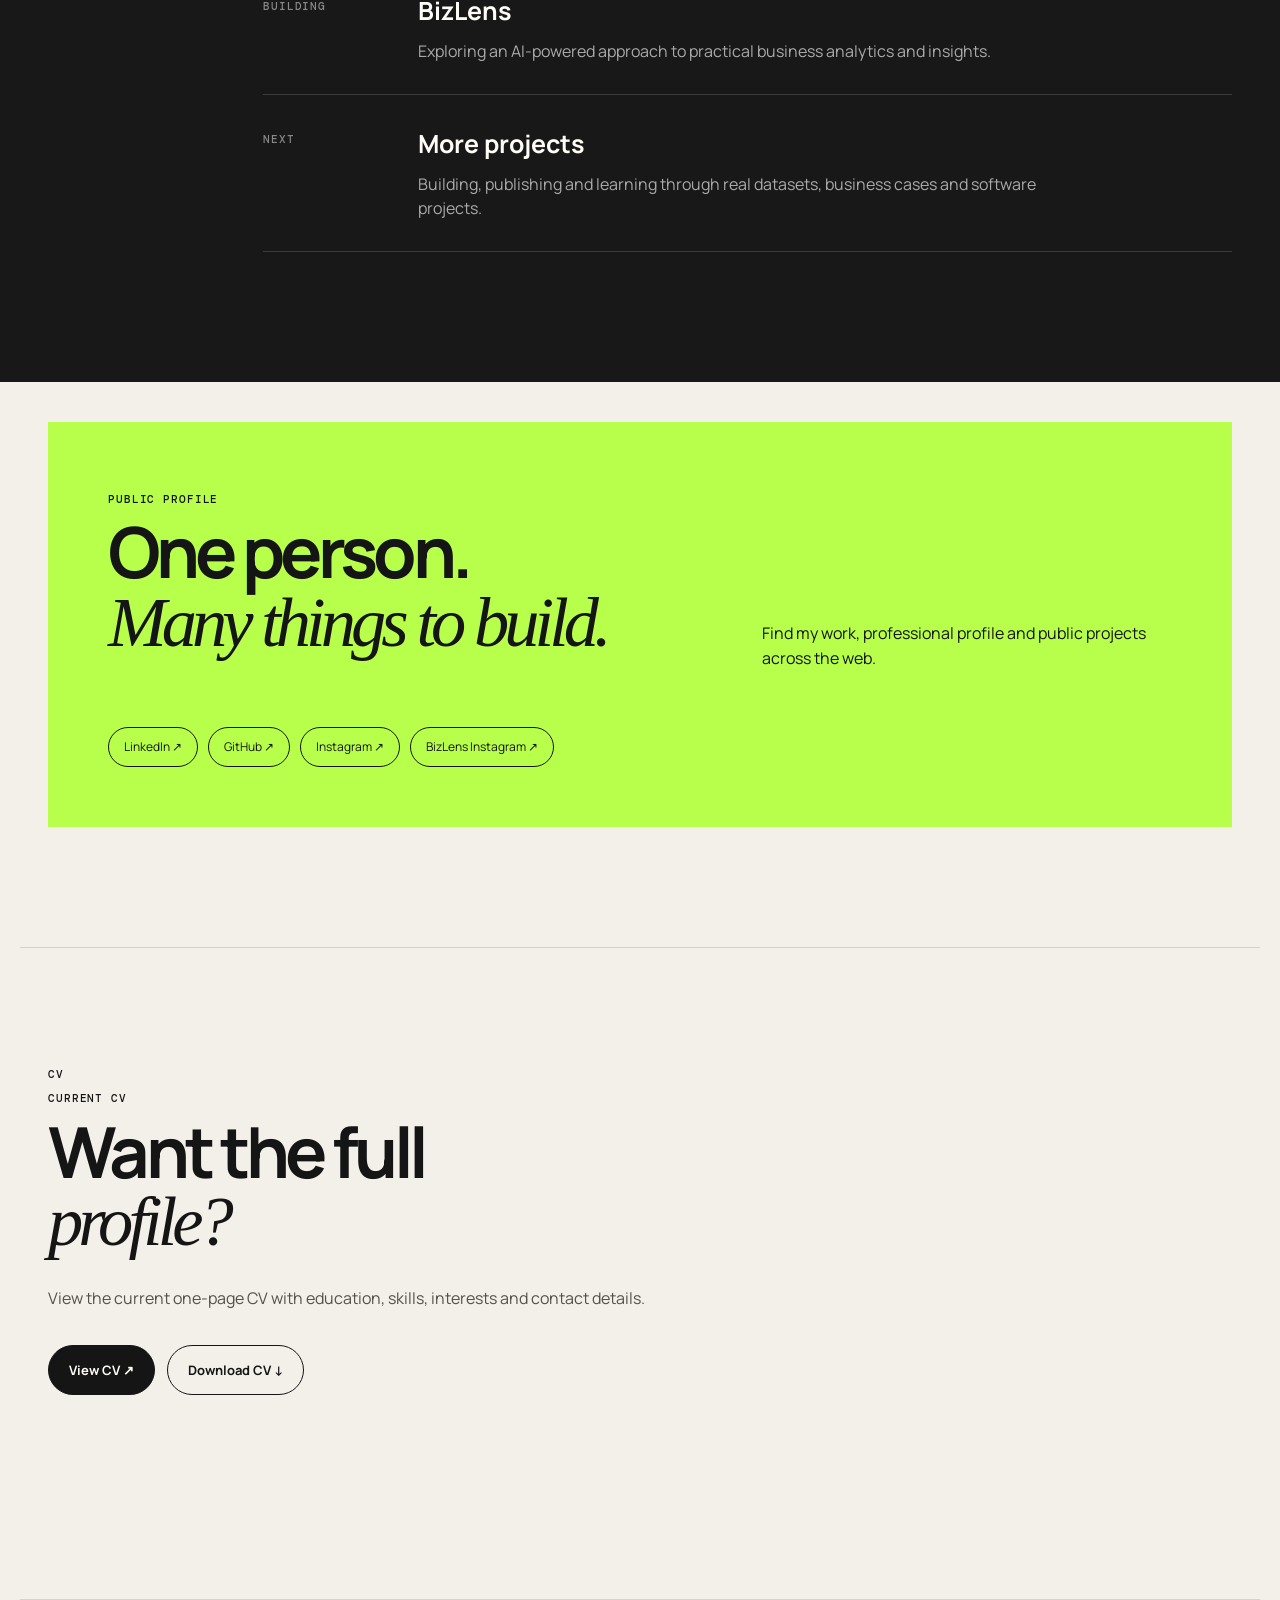
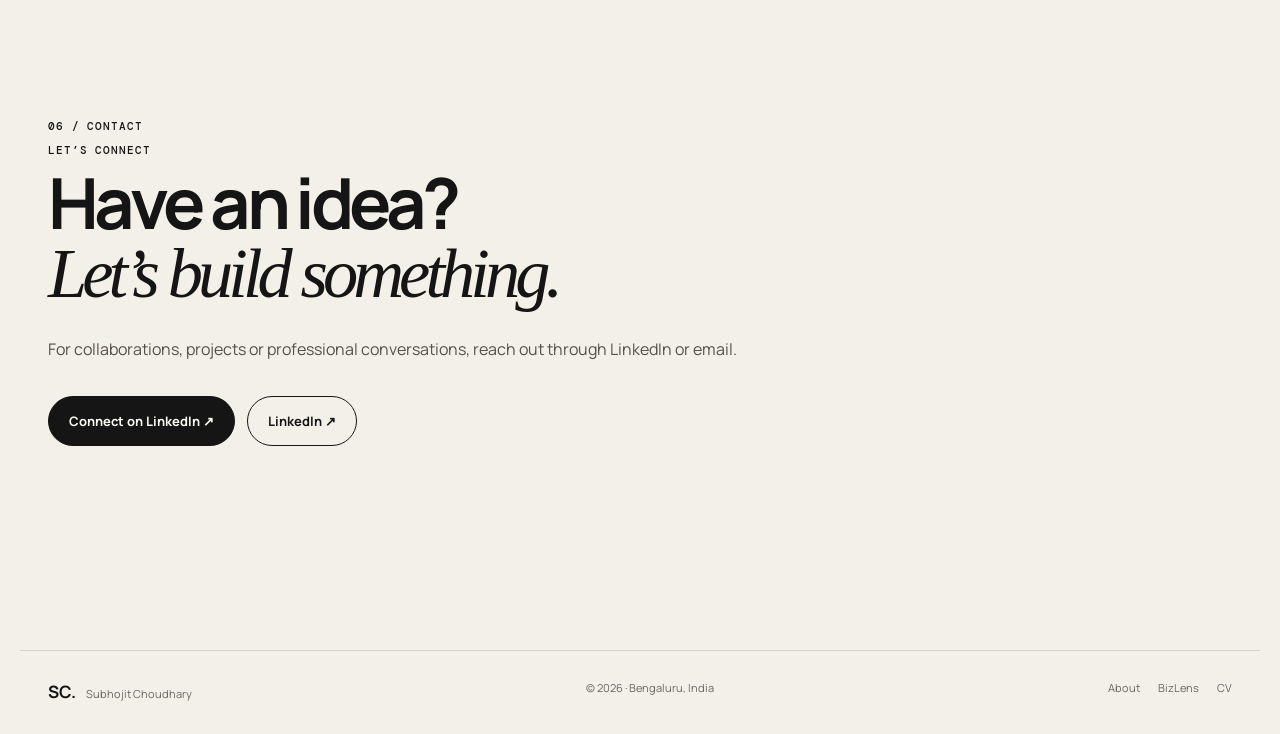
==== commit 49877efb: "Update index.html" ====
--- a/index.html
+++ b/index.html
@@ -27,7 +27,6 @@
     "@type":"ProfilePage",
     "@id":"https://subhojitt-biz.github.io/#profile",
     "url":"https://subhojitt-biz.github.io/",
-    "dateModified": "2026-09-24T00:00:00+05:30"
     "name":"Subhojit Choudhary — BBA Business Analytics Student & Founder",
     "description":"Official profile of Subhojit Choudhary, a BBA Business Analytics student at Kristu Jayanti University, student entrepreneur and founder of BizLens in Bengaluru, India.",
     "mainEntity":{
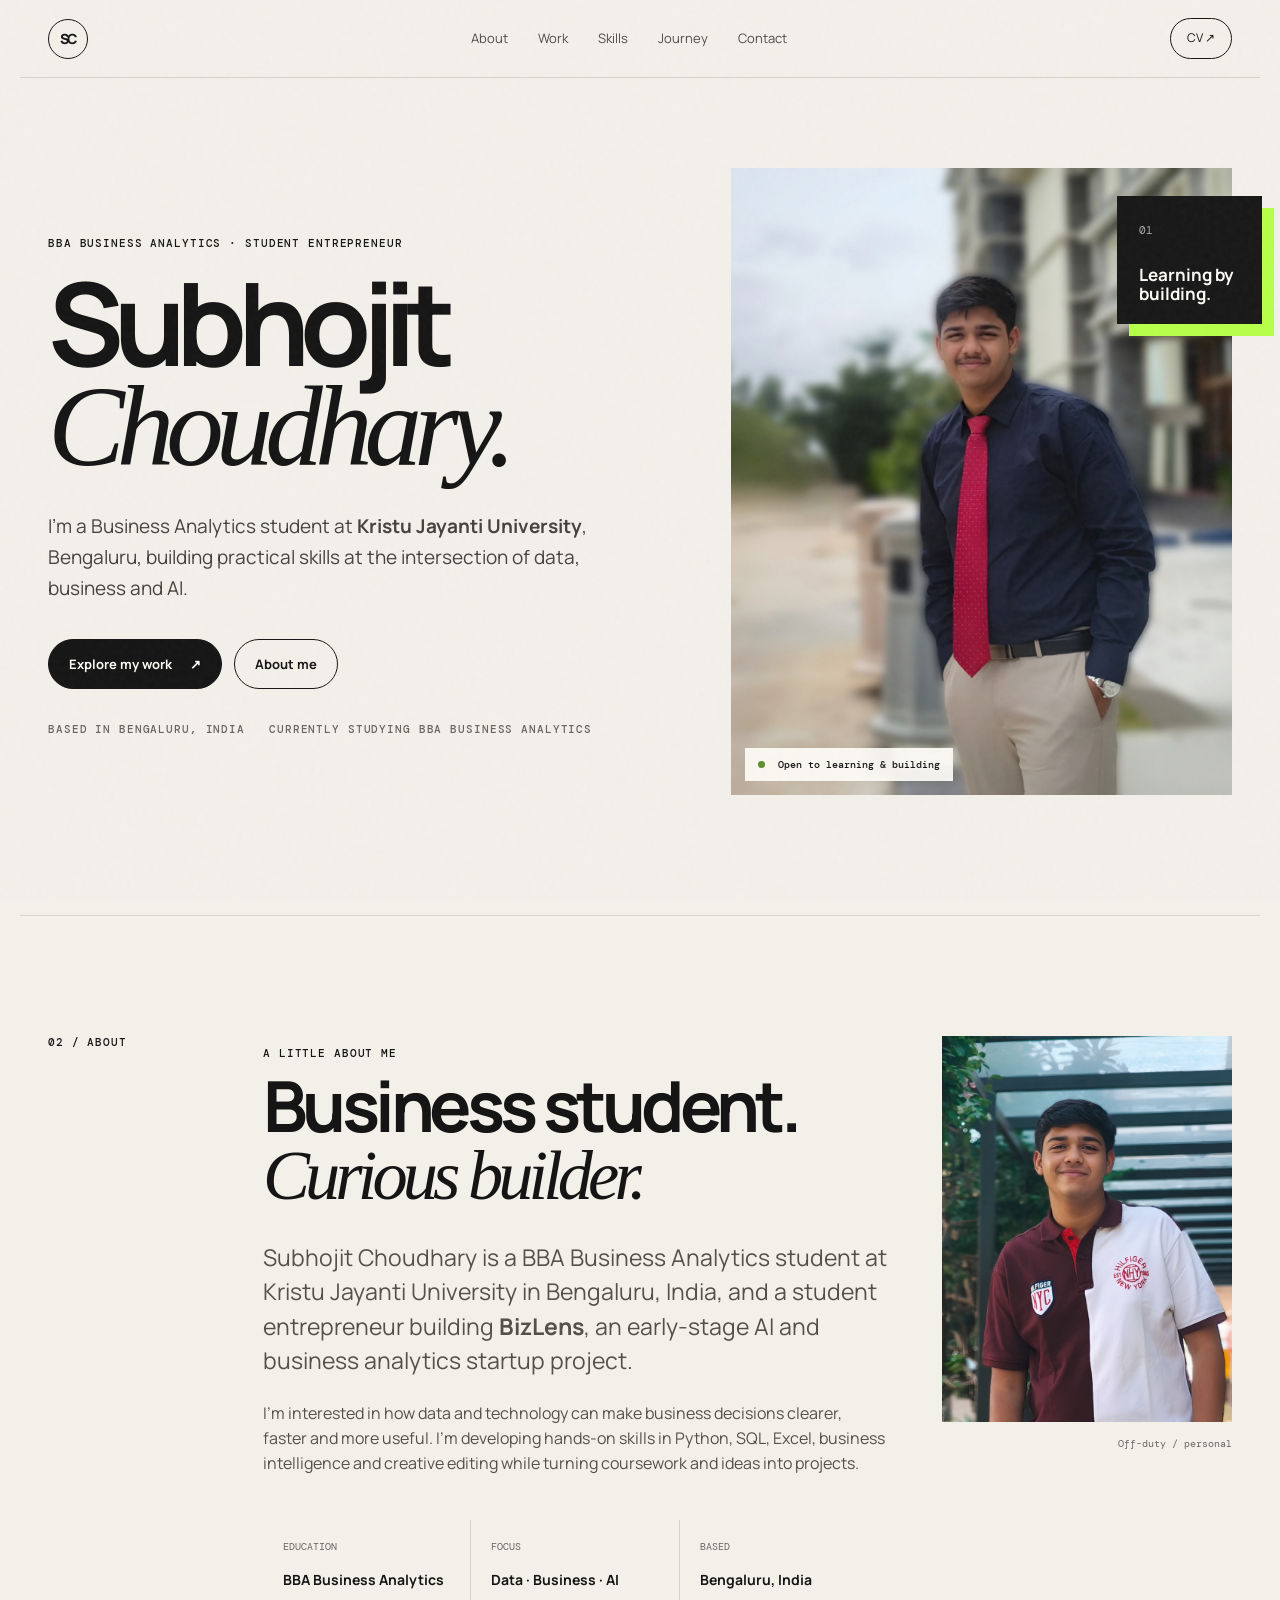
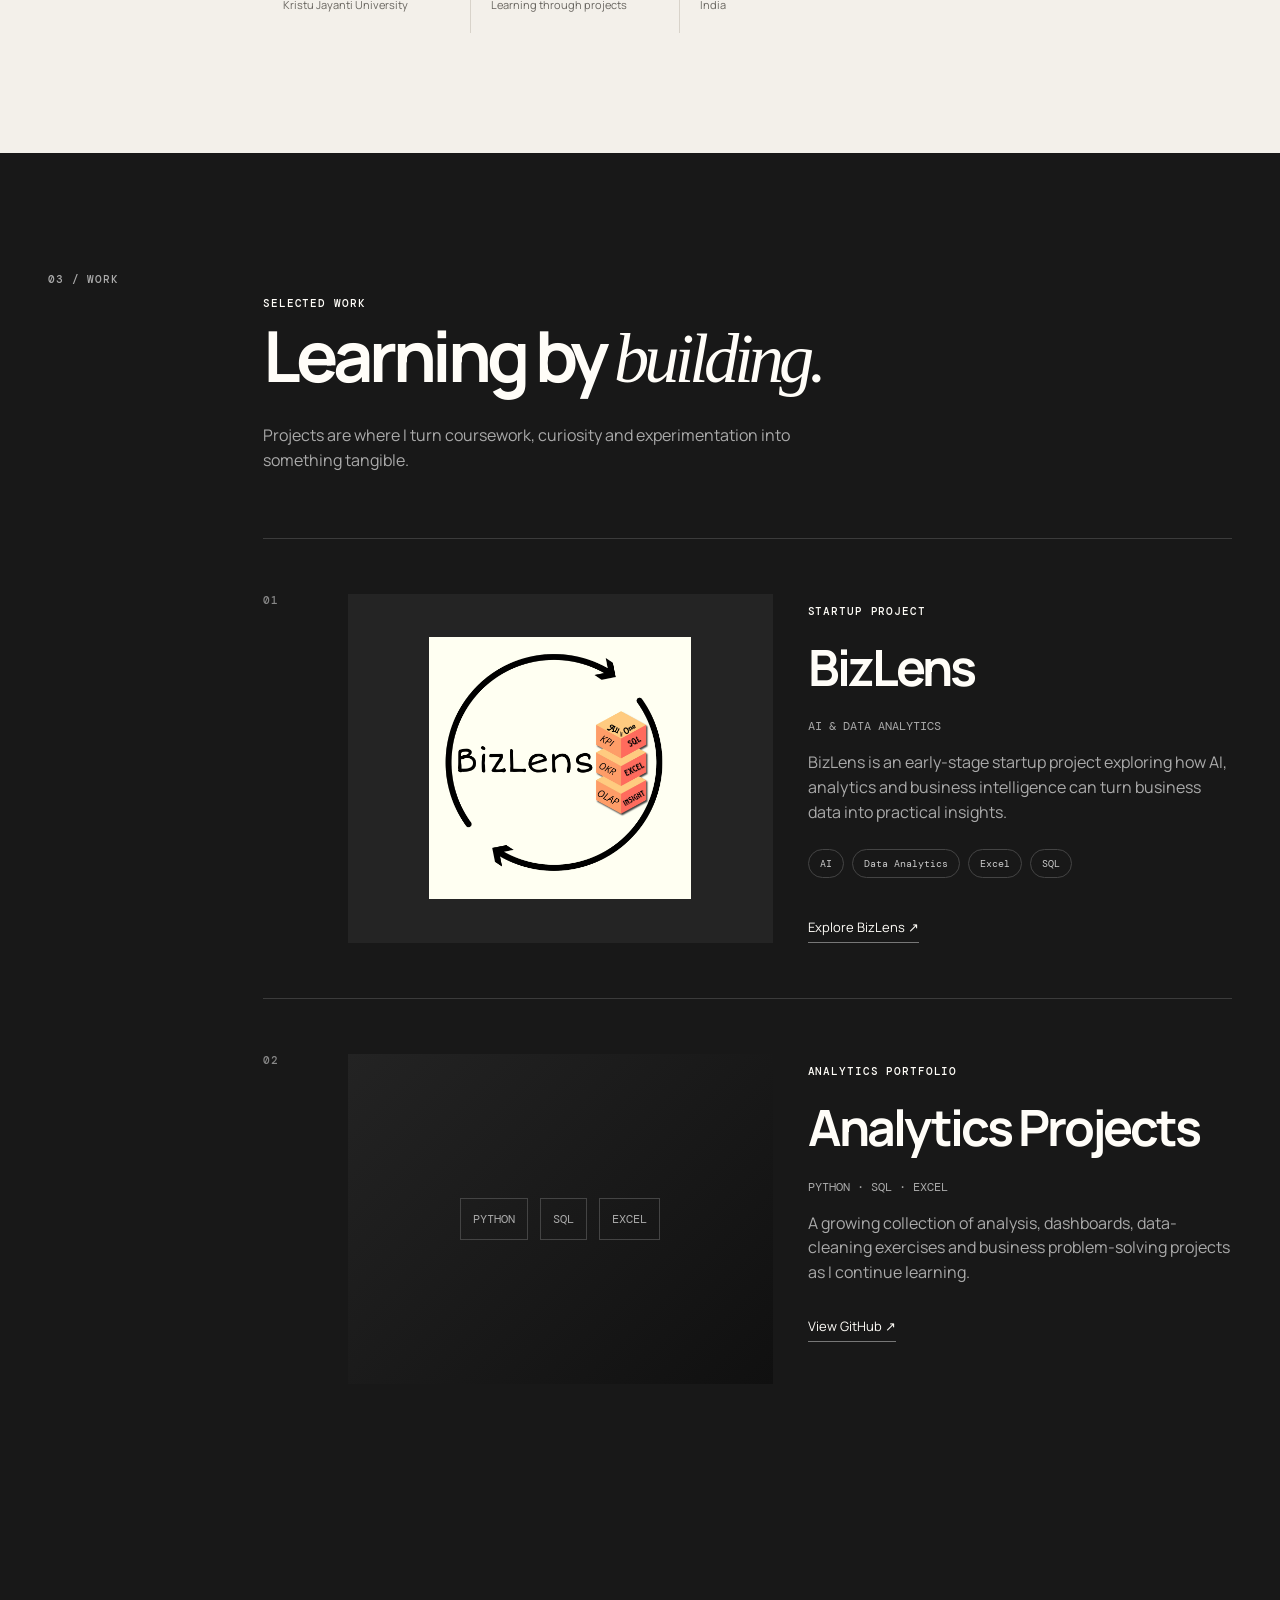
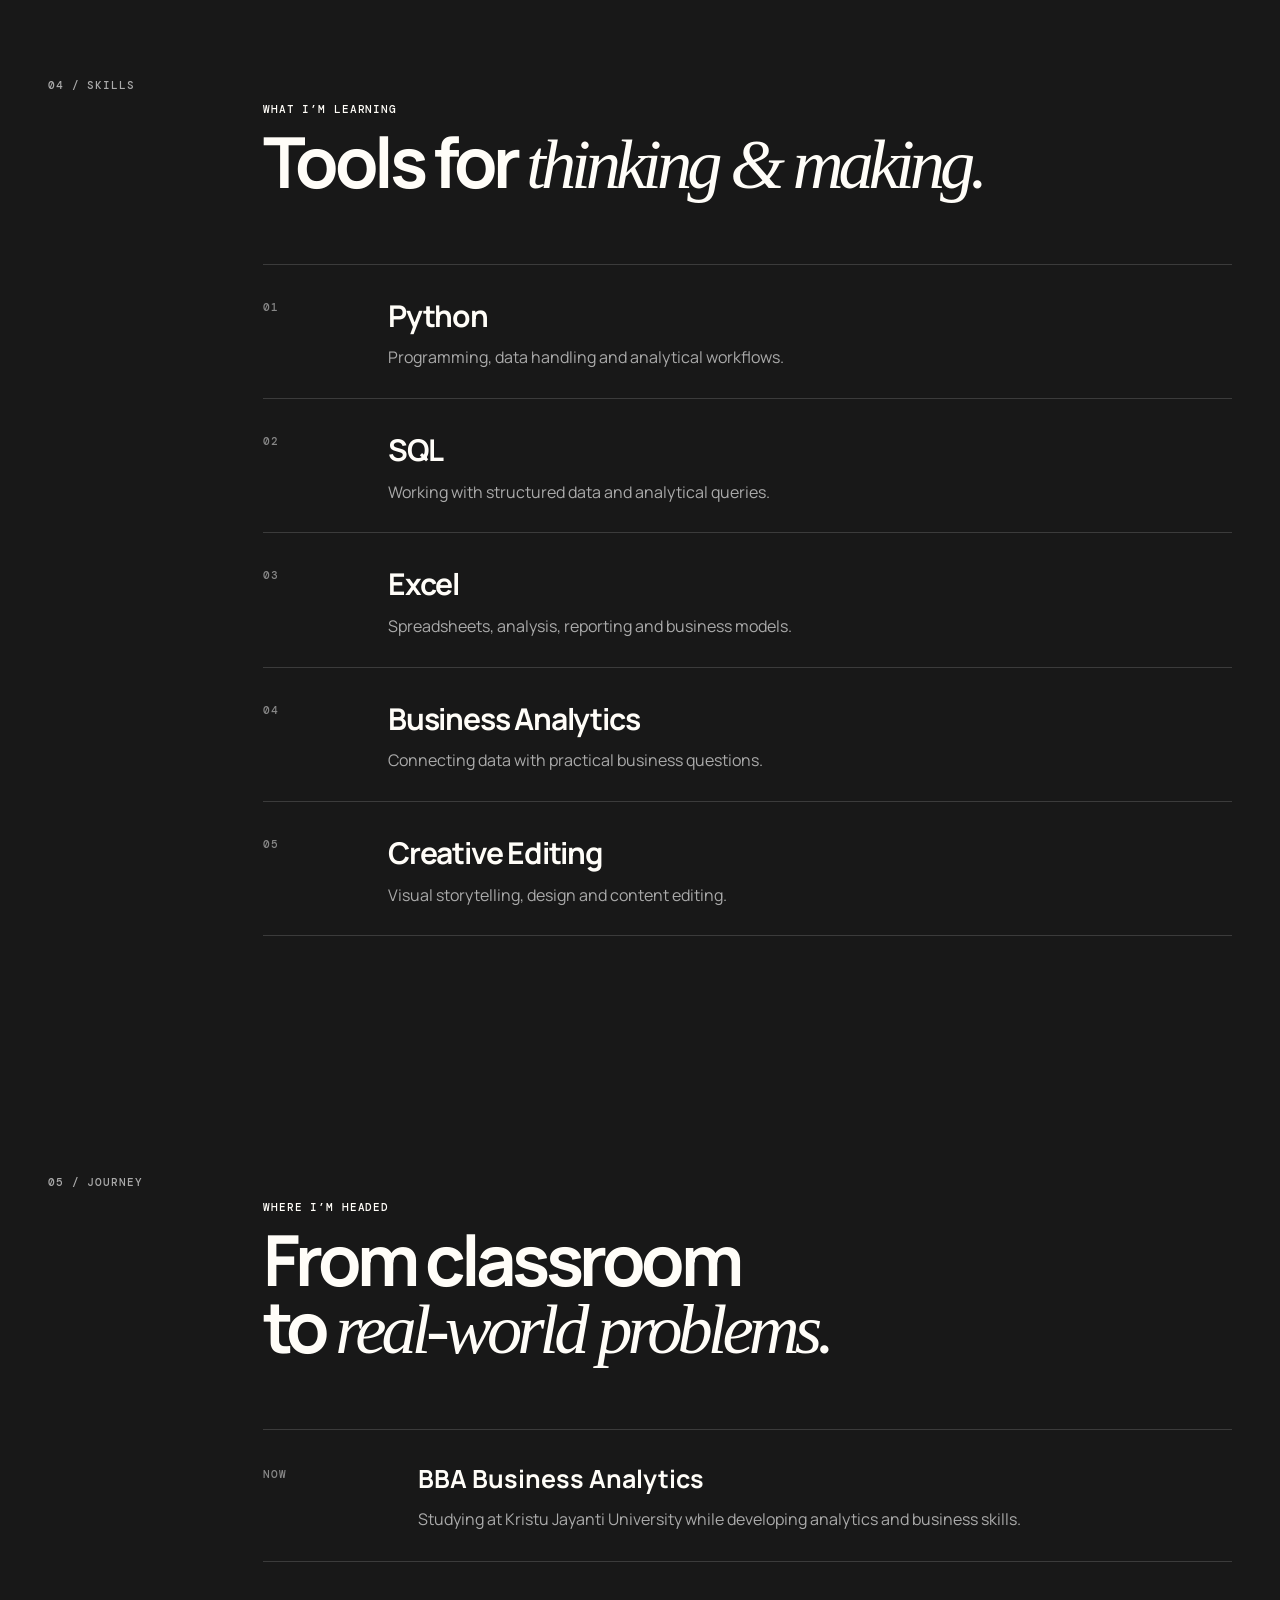
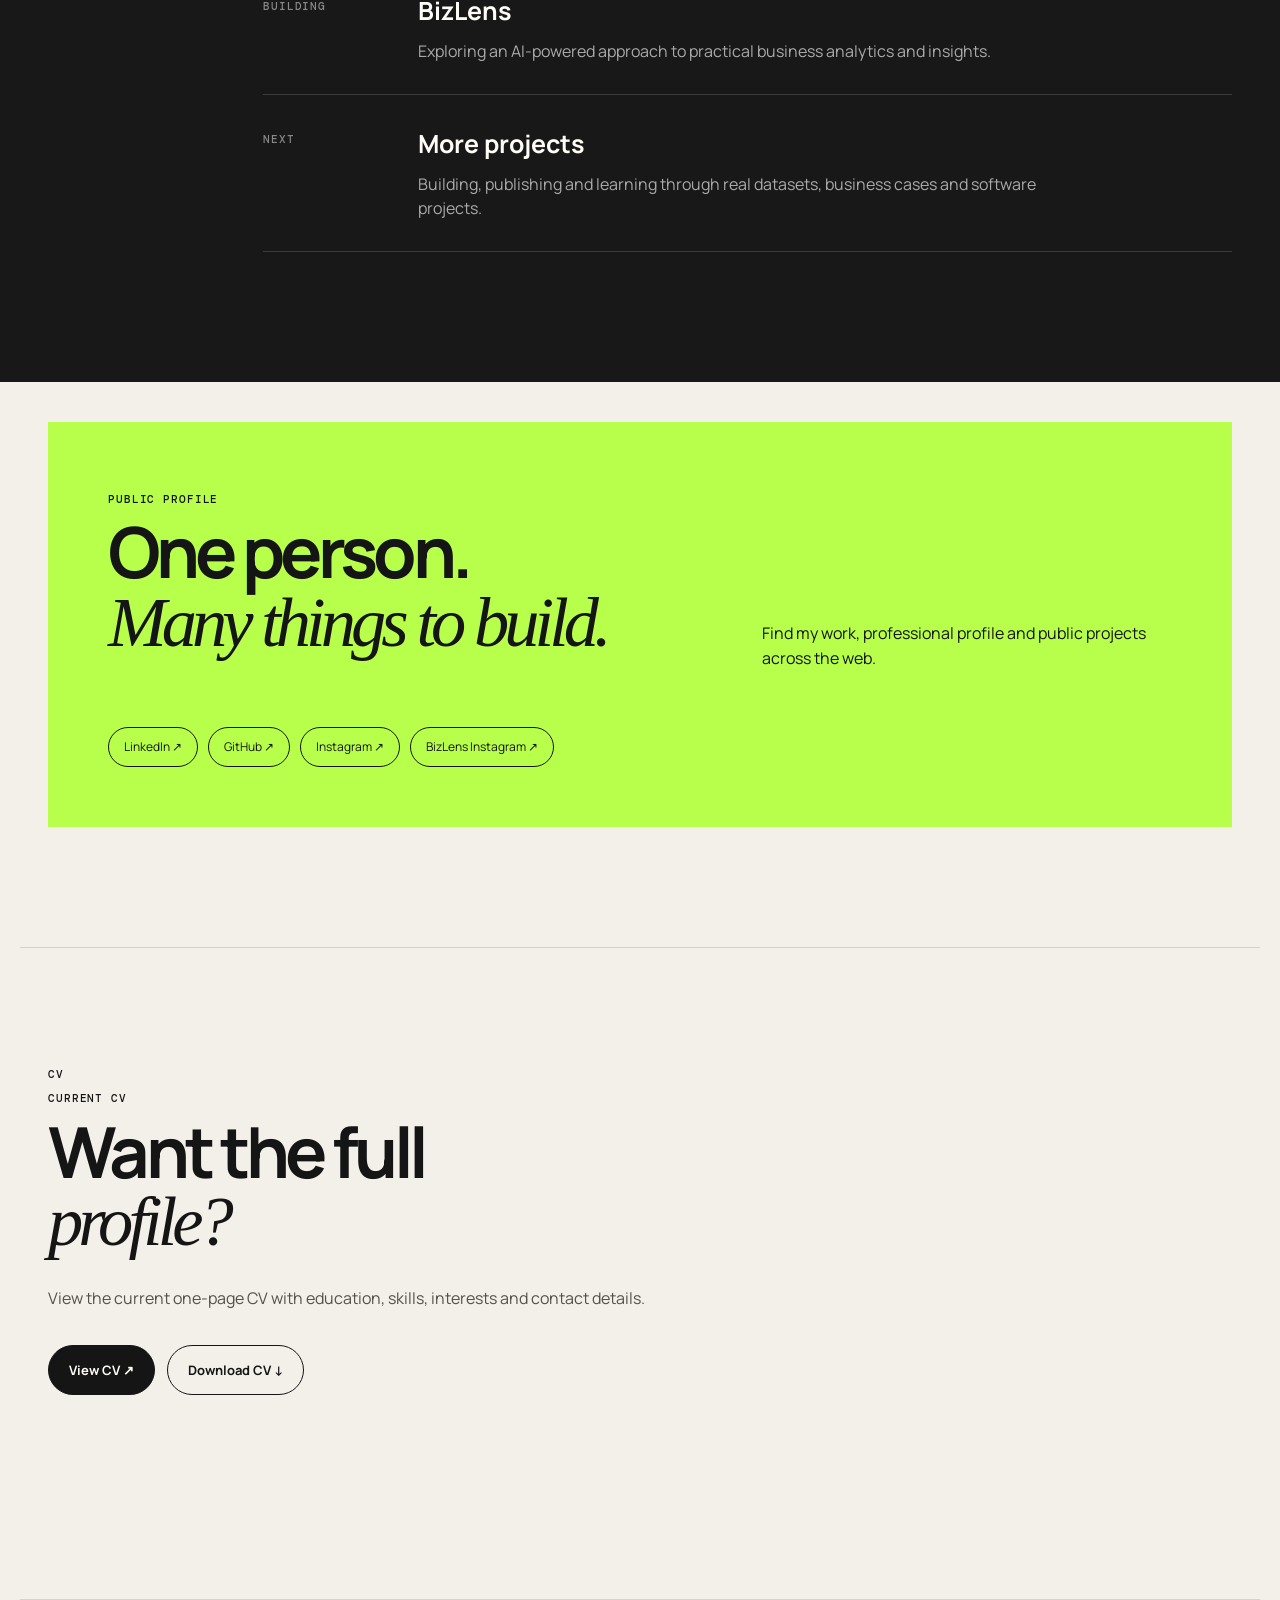
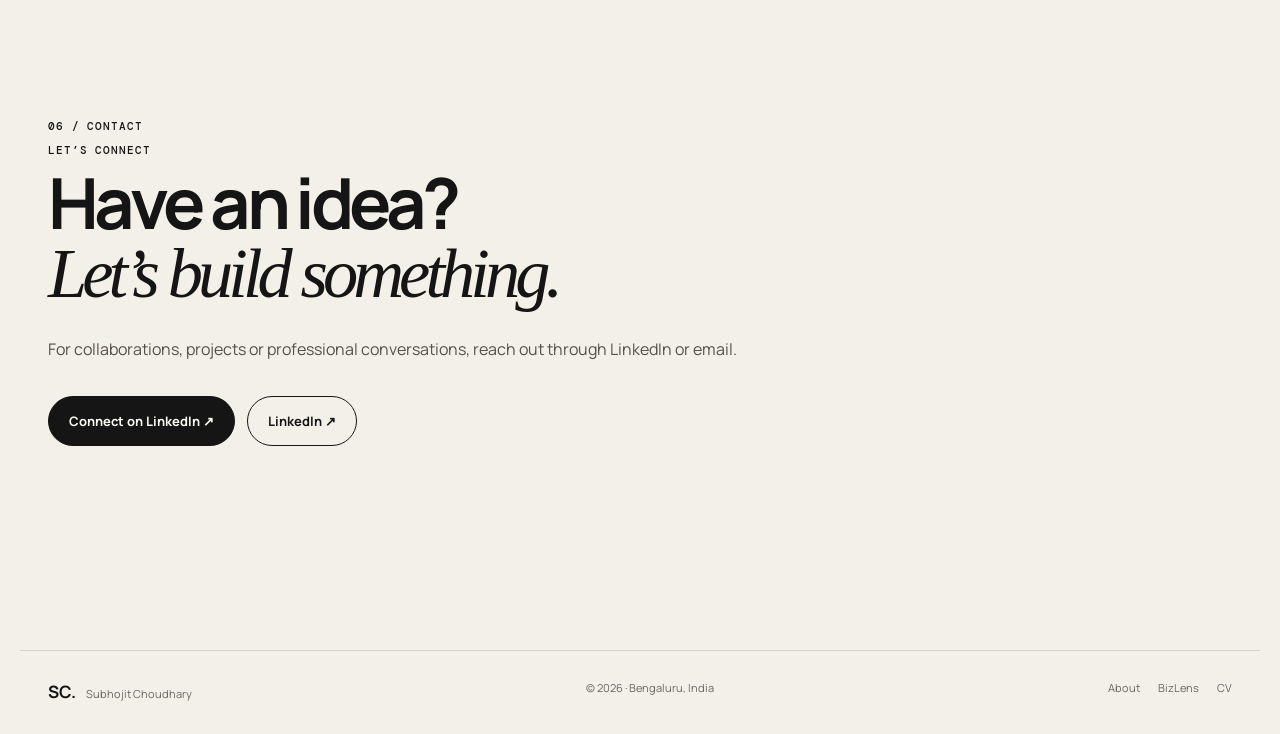
==== commit 30e1f832: "Update index.html" ====
--- a/index.html
+++ b/index.html
@@ -31,6 +31,7 @@
     "description":"Official profile of Subhojit Choudhary, a BBA Business Analytics student at Kristu Jayanti University, student entrepreneur and founder of BizLens in Bengaluru, India.",
     "mainEntity":{
       "@type":"Person",
+    "dateModified":"2026-09-24",
       "@id":"https://subhojitt-biz.github.io/#subhojit-choudhary",
       "name":"Subhojit Choudhary",
       "url":"https://subhojitt-biz.github.io/",
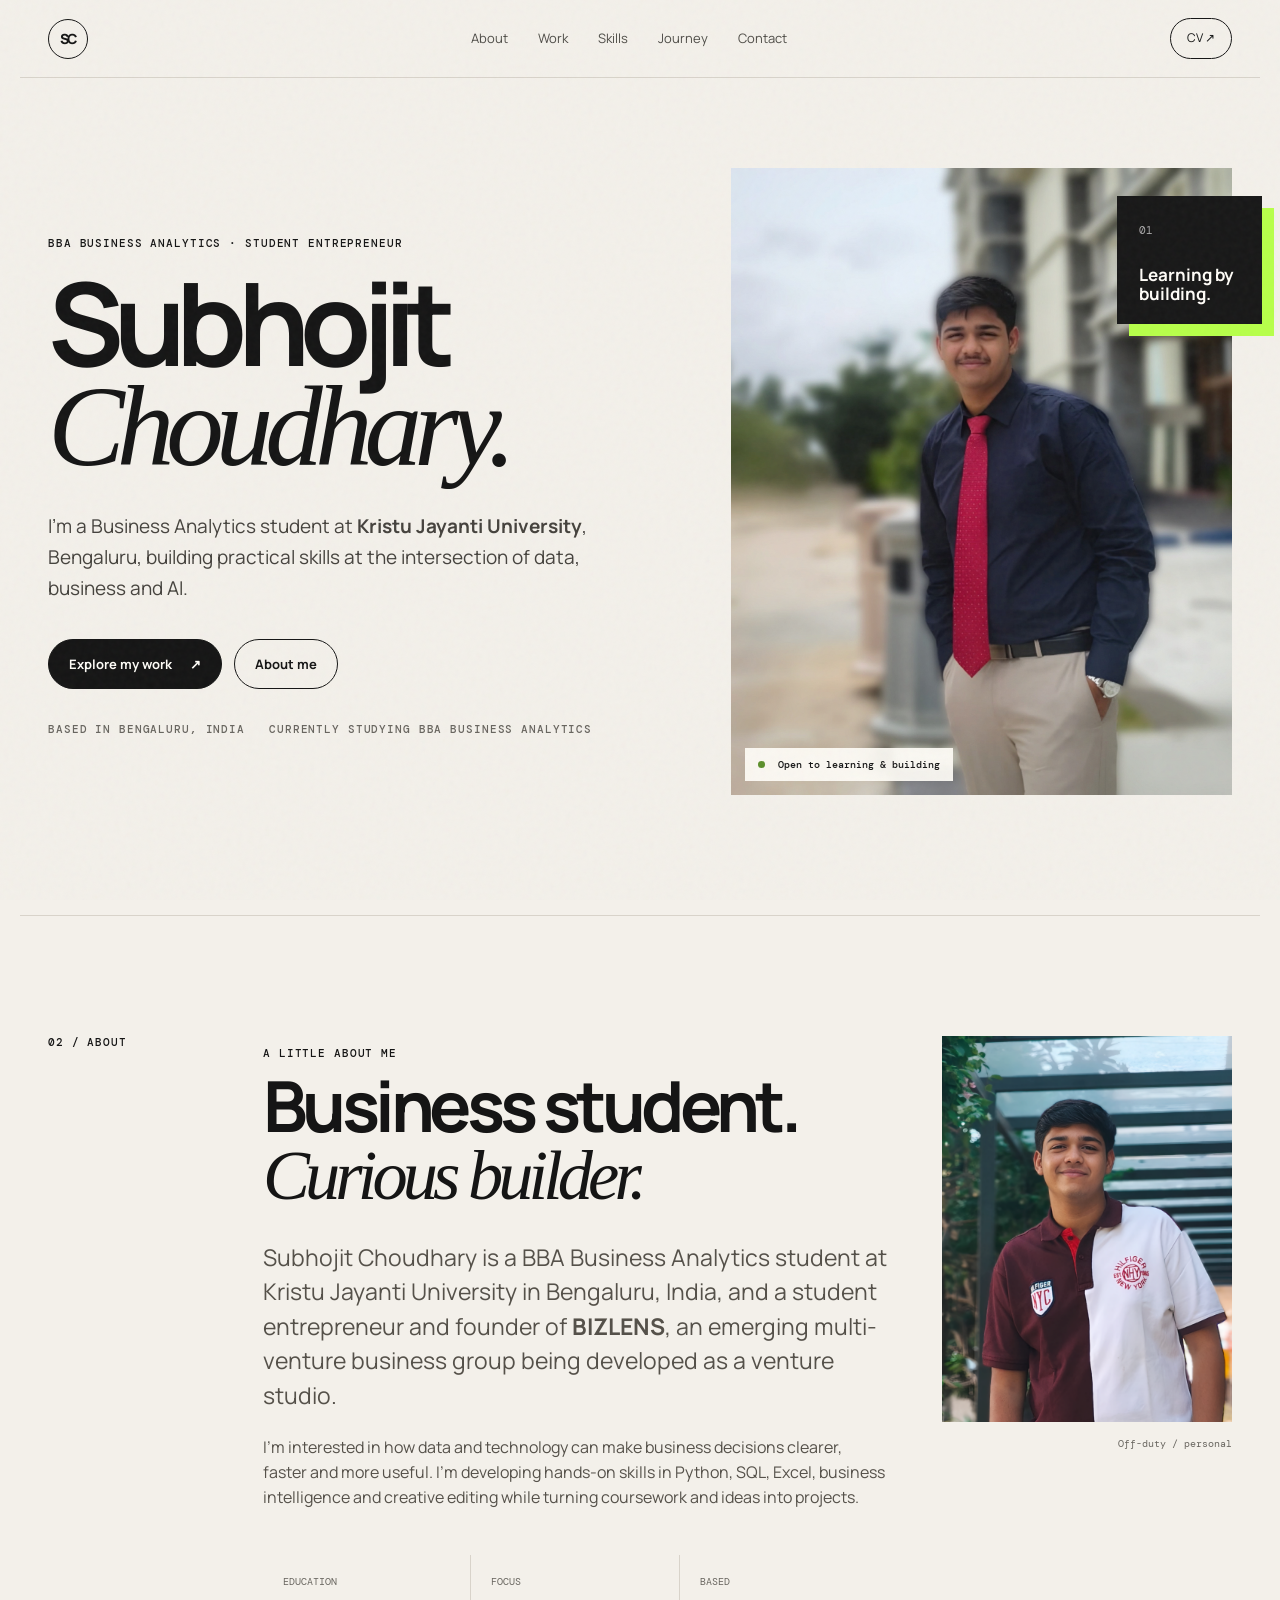
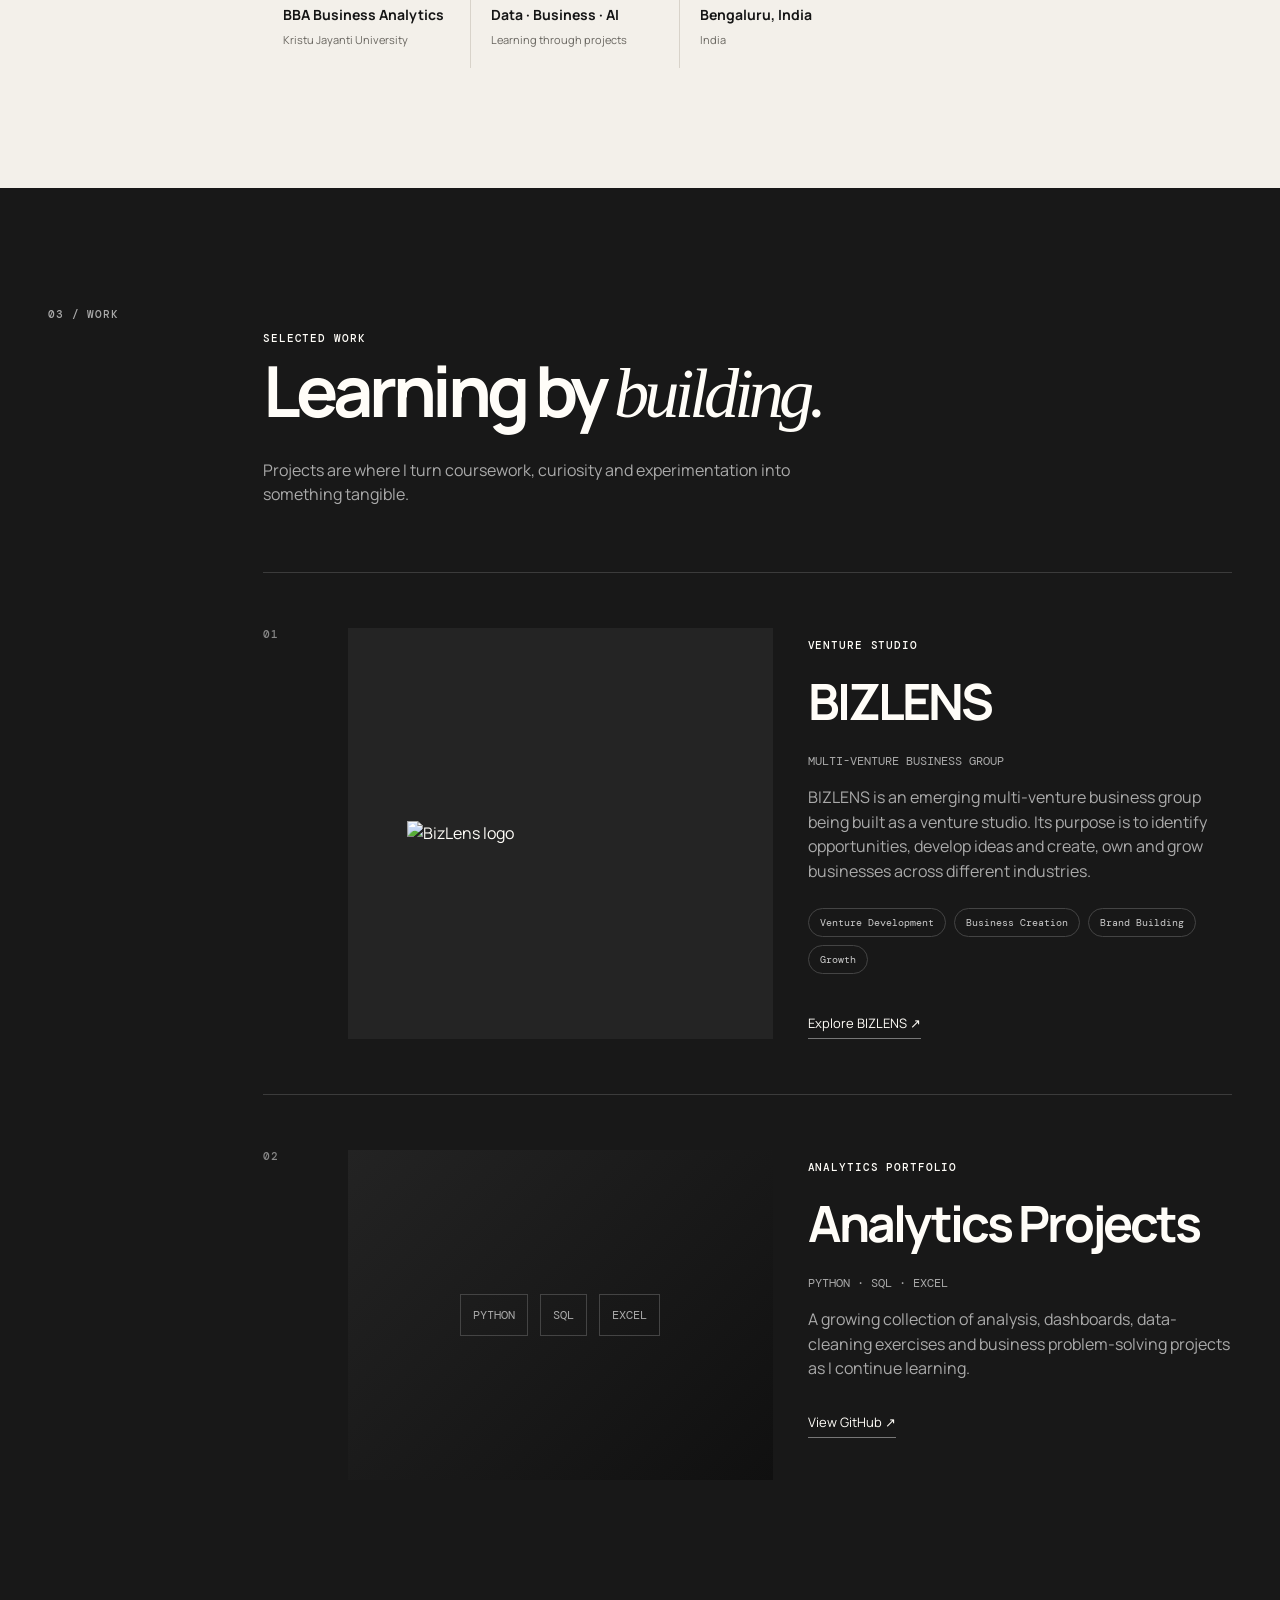
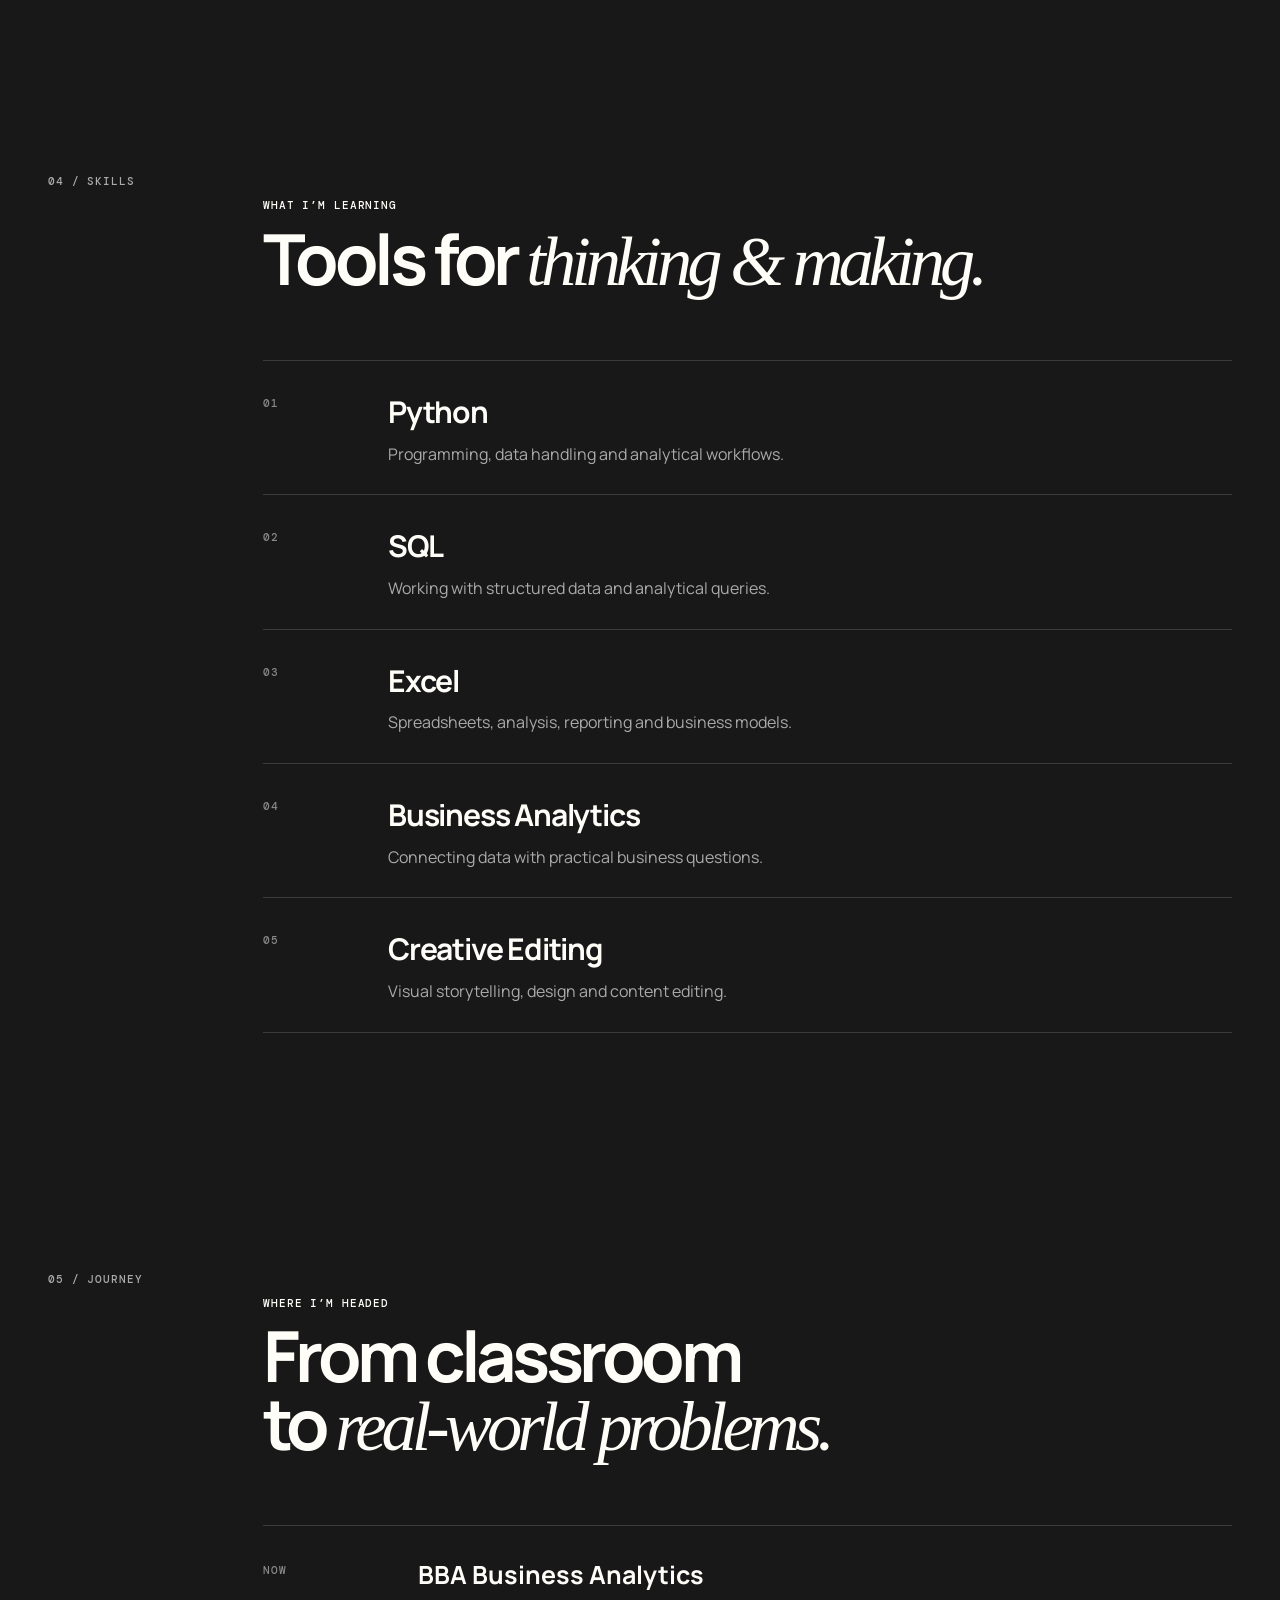
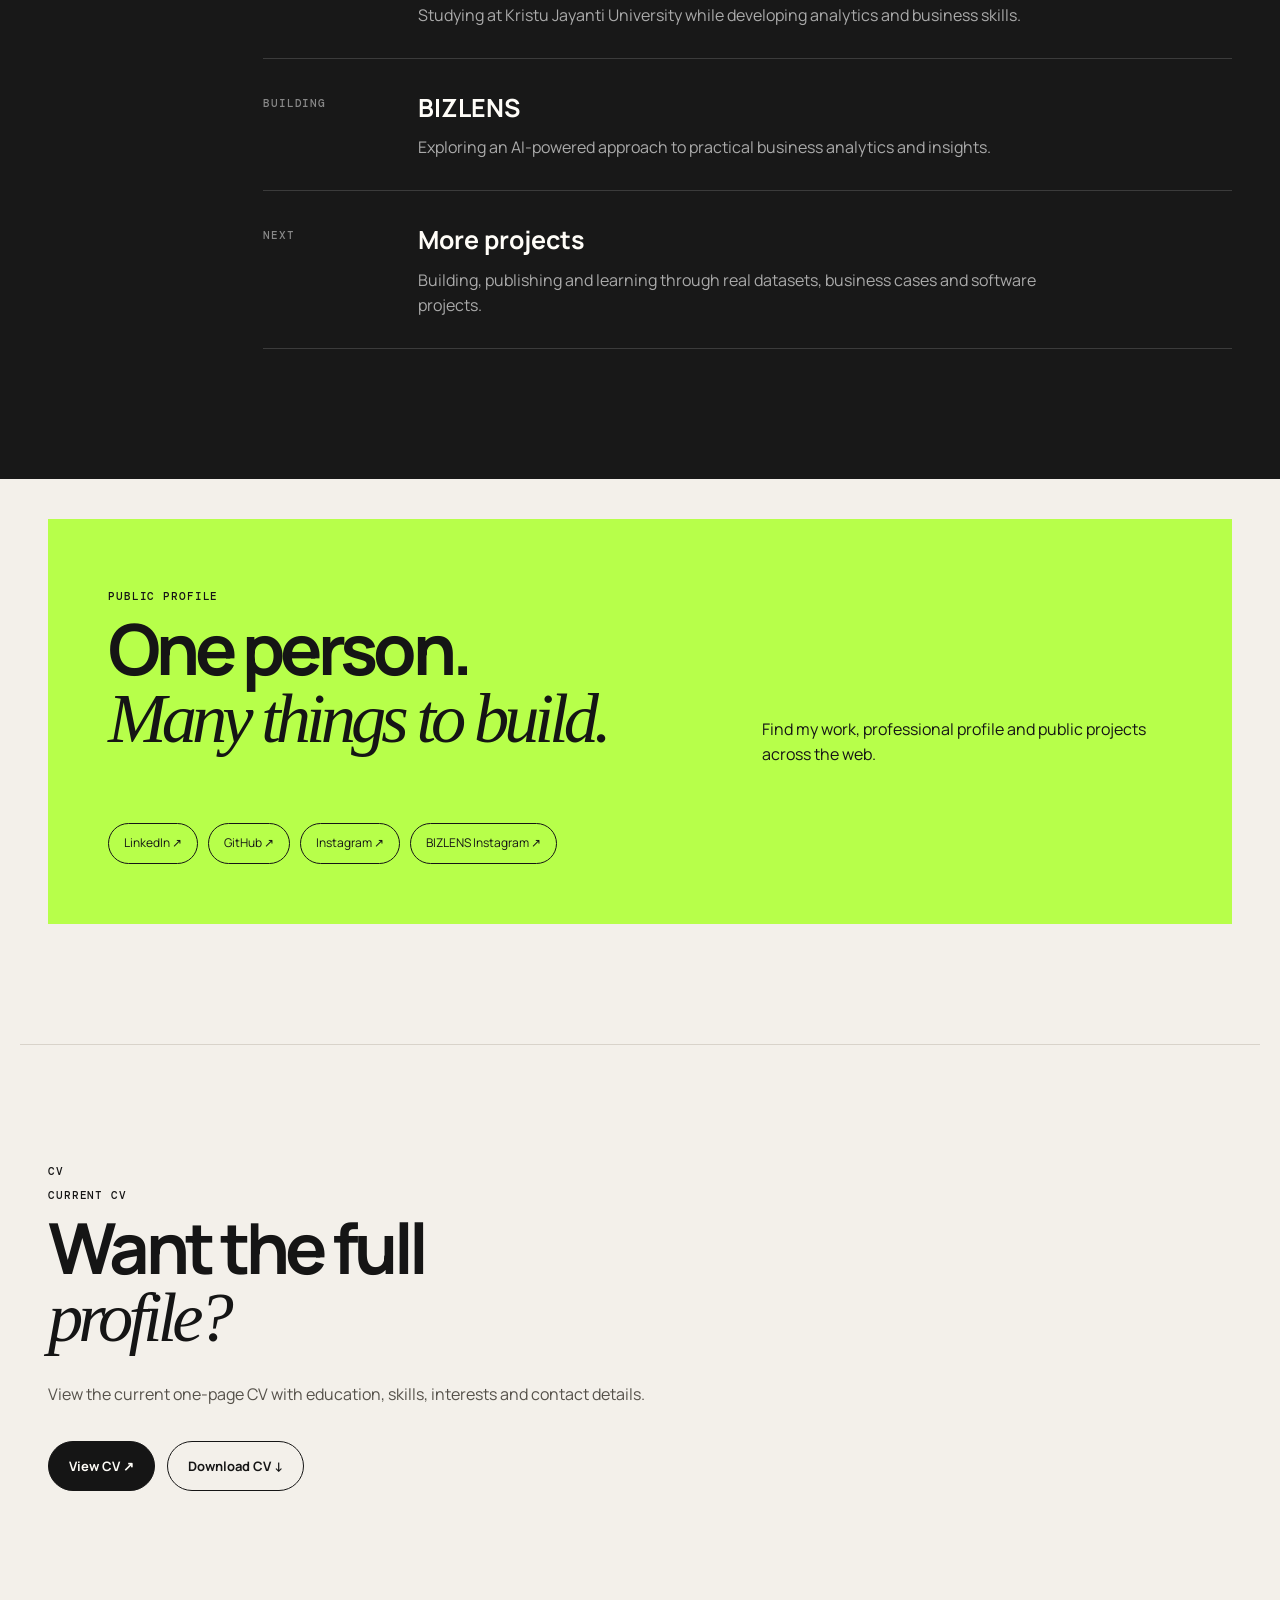
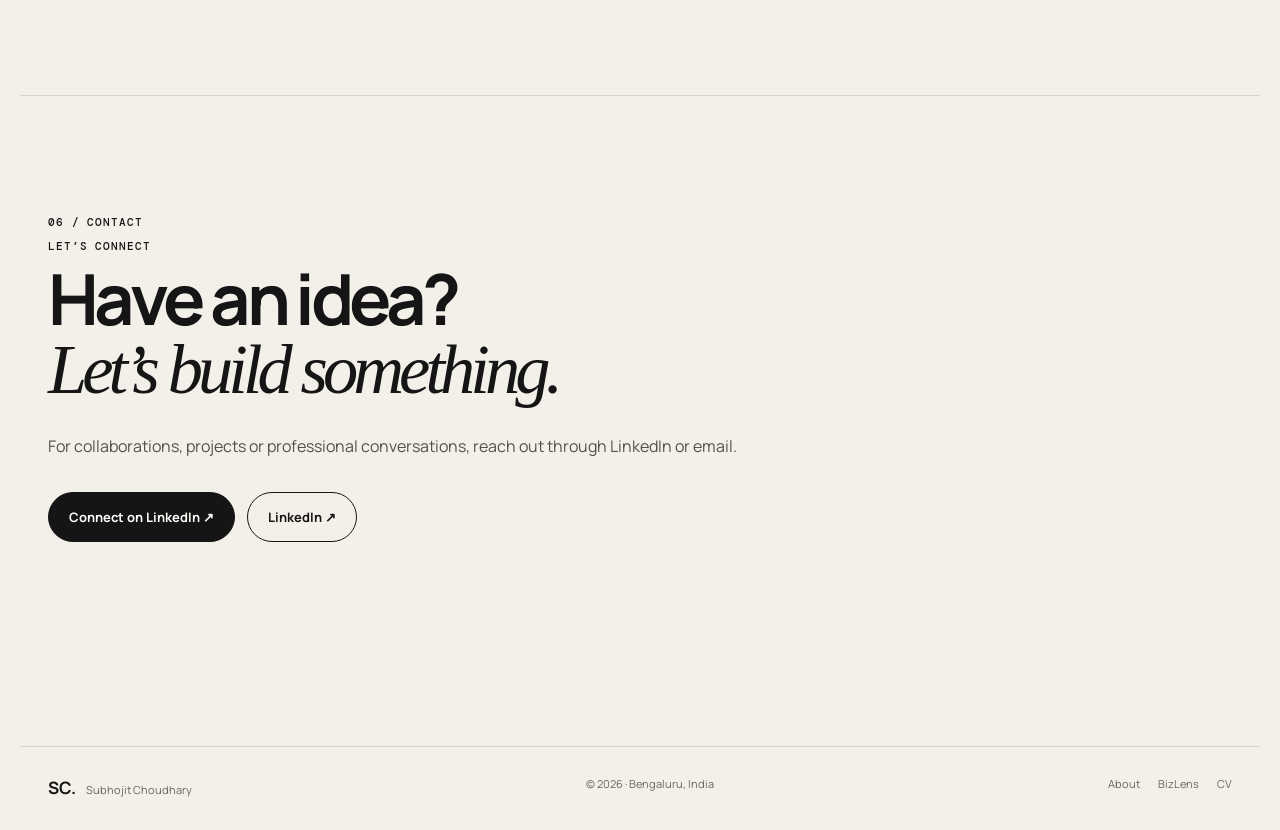
==== commit 48ca1df8: "Add files via upload" ====
--- a/index.html
+++ b/index.html
@@ -3,15 +3,14 @@
 <head>
   <meta charset="UTF-8">
   <meta name="viewport" content="width=device-width, initial-scale=1.0">
-  <title>Subhojit Choudhary — BBA Business Analytics Student & Founder</title>
-  <meta name="description" content="Official website of Subhojit Choudhary, a BBA Business Analytics student at Kristu Jayanti University, student entrepreneur and founder of BizLens in Bengaluru, India.">
+  <title>Subhojit Choudhary — BBA Business Analytics Student & Founder of BIZLENS</title>
+  <meta name="description" content="Official website of Subhojit Choudhary, a BBA Business Analytics student at Kristu Jayanti University and founder of BIZLENS, an emerging multi-venture business group based in Bengaluru, India.">
   <meta name="author" content="Subhojit Choudhary">
-  <meta name="google-site-verification" content="LopIsun4_6Joqk_2wY3jlE5VIf9ApNg4uM7dpumpEE4" />
   <meta name="robots" content="index, follow, max-image-preview:large">
   <link rel="canonical" href="https://subhojitt-biz.github.io/">
   <meta property="og:type" content="profile">
-  <meta property="og:title" content="Subhojit Choudhary — Business Analytics Student & Founder">
-  <meta property="og:description" content="BBA Business Analytics student, student entrepreneur and founder of BizLens based in Bengaluru, India.">
+  <meta property="og:title" content="Subhojit Choudhary — Business Analytics Student & Founder of BIZLENS">
+  <meta property="og:description" content="BBA Business Analytics student and founder of BIZLENS, an emerging multi-venture business group based in Bengaluru, India.">
   <meta property="og:url" content="https://subhojitt-biz.github.io/">
   <meta property="og:image" content="https://subhojitt-biz.github.io/formall.jpeg">
   <meta name="twitter:card" content="summary_large_image">
@@ -27,11 +26,11 @@
     "@type":"ProfilePage",
     "@id":"https://subhojitt-biz.github.io/#profile",
     "url":"https://subhojitt-biz.github.io/",
+    "dateModified":"2026-11-01",
     "name":"Subhojit Choudhary — BBA Business Analytics Student & Founder",
     "description":"Official profile of Subhojit Choudhary, a BBA Business Analytics student at Kristu Jayanti University, student entrepreneur and founder of BizLens in Bengaluru, India.",
     "mainEntity":{
       "@type":"Person",
-    "dateModified":"2026-09-24",
       "@id":"https://subhojitt-biz.github.io/#subhojit-choudhary",
       "name":"Subhojit Choudhary",
       "url":"https://subhojitt-biz.github.io/",
@@ -39,8 +38,8 @@
         "https://subhojitt-biz.github.io/formall.jpeg",
         "https://subhojitt-biz.github.io/casuall.png"
       ],
-      "description":"BBA Business Analytics student, student entrepreneur and founder of BizLens based in Bengaluru, India.",
-      "jobTitle":"Student Entrepreneur & Founder of BizLens",
+      "description":"BBA Business Analytics student and founder of BIZLENS, an emerging multi-venture business group based in Bengaluru, India.",
+      "jobTitle":"Student & Founder of BIZLENS",
       "homeLocation":{"@type":"Place","name":"Bengaluru, India"},
       "alumniOf":{"@type":"CollegeOrUniversity","name":"Kristu Jayanti University"},
       "knowsAbout":["Business Analytics","Data Analytics","Artificial Intelligence","Business Intelligence","Python","SQL","Microsoft Excel"],
@@ -49,7 +48,7 @@
         "https://github.com/Subhojitt-biz",
         "https://www.instagram.com/_subhojit12_/"
       ],
-      "worksFor":{"@type":"Organization","name":"BizLens","url":"https://www.instagram.com/bizlensv1/"}
+      "worksFor":{"@type":"Organization","name":"BIZLENS","url":"https://subhojitt-biz.github.io/bizlens.html"}
     }
   }
   </script>
@@ -106,8 +105,8 @@
         <h2>Business student.<br><em>Curious builder.</em></h2>
         <p class="large-copy">
           Subhojit Choudhary is a BBA Business Analytics student at Kristu Jayanti University
-          in Bengaluru, India, and a student entrepreneur building <strong>BizLens</strong>,
-          an early-stage AI and business analytics startup project.
+          in Bengaluru, India, and a student entrepreneur and founder of <strong>BIZLENS</strong>,
+          an emerging multi-venture business group being developed as a venture studio.
         </p>
         <p>
           I’m interested in how data and technology can make business decisions clearer,
@@ -137,17 +136,16 @@
 
         <article class="project featured reveal">
           <div class="project-number">01</div>
-          <div class="project-media"><img src="BizLens-logo.jpeg" alt="BizLens logo"></div>
+          <div class="project-media"><img src="bizlens-logo.png" alt="BizLens logo"></div>
           <div class="project-info">
-            <p class="kicker">Startup project</p>
-            <h3>BizLens</h3>
-            <p class="project-subtitle">AI & Data Analytics</p>
+            <p class="kicker">Venture studio</p>
+            <h3>BIZLENS</h3>
+            <p class="project-subtitle">Multi-Venture Business Group</p>
             <p>
-              BizLens is an early-stage startup project exploring how AI, analytics and
-              business intelligence can turn business data into practical insights.
+              BIZLENS is an emerging multi-venture business group being built as a venture studio. Its purpose is to identify opportunities, develop ideas and create, own and grow businesses across different industries.
             </p>
-            <div class="tags"><span>AI</span><span>Data Analytics</span><span>Excel</span><span>SQL</span></div>
-            <a class="text-link" href="bizlens.html">Explore BizLens ↗</a>
+            <div class="tags"><span>Venture Development</span><span>Business Creation</span><span>Brand Building</span><span>Growth</span></div>
+            <a class="text-link" href="bizlens.html">Explore BIZLENS ↗</a>
           </div>
         </article>
 
@@ -194,7 +192,7 @@
         </div>
         <div class="timeline">
           <div class="timeline-item reveal"><span>NOW</span><div><h3>BBA Business Analytics</h3><p>Studying at Kristu Jayanti University while developing analytics and business skills.</p></div></div>
-          <div class="timeline-item reveal"><span>BUILDING</span><div><h3>BizLens</h3><p>Exploring an AI-powered approach to practical business analytics and insights.</p></div></div>
+          <div class="timeline-item reveal"><span>BUILDING</span><div><h3>BIZLENS</h3><p>Exploring an AI-powered approach to practical business analytics and insights.</p></div></div>
           <div class="timeline-item reveal"><span>NEXT</span><div><h3>More projects</h3><p>Building, publishing and learning through real datasets, business cases and software projects.</p></div></div>
         </div>
       </div>
@@ -213,7 +211,7 @@
           <a href="https://www.linkedin.com/in/subhojit-choudhary-4b16a2439/" target="_blank" rel="noopener">LinkedIn ↗</a>
           <a href="https://github.com/Subhojitt-biz" target="_blank" rel="noopener">GitHub ↗</a>
           <a href="https://www.instagram.com/_subhojit12_/" target="_blank" rel="noopener">Instagram ↗</a>
-          <a href="https://www.instagram.com/bizlensv1/" target="_blank" rel="noopener">BizLens Instagram ↗</a>
+          <a href="https://www.instagram.com/bizlensv1/" target="_blank" rel="noopener">BIZLENS Instagram ↗</a>
         </div>
       </div>
     </section>
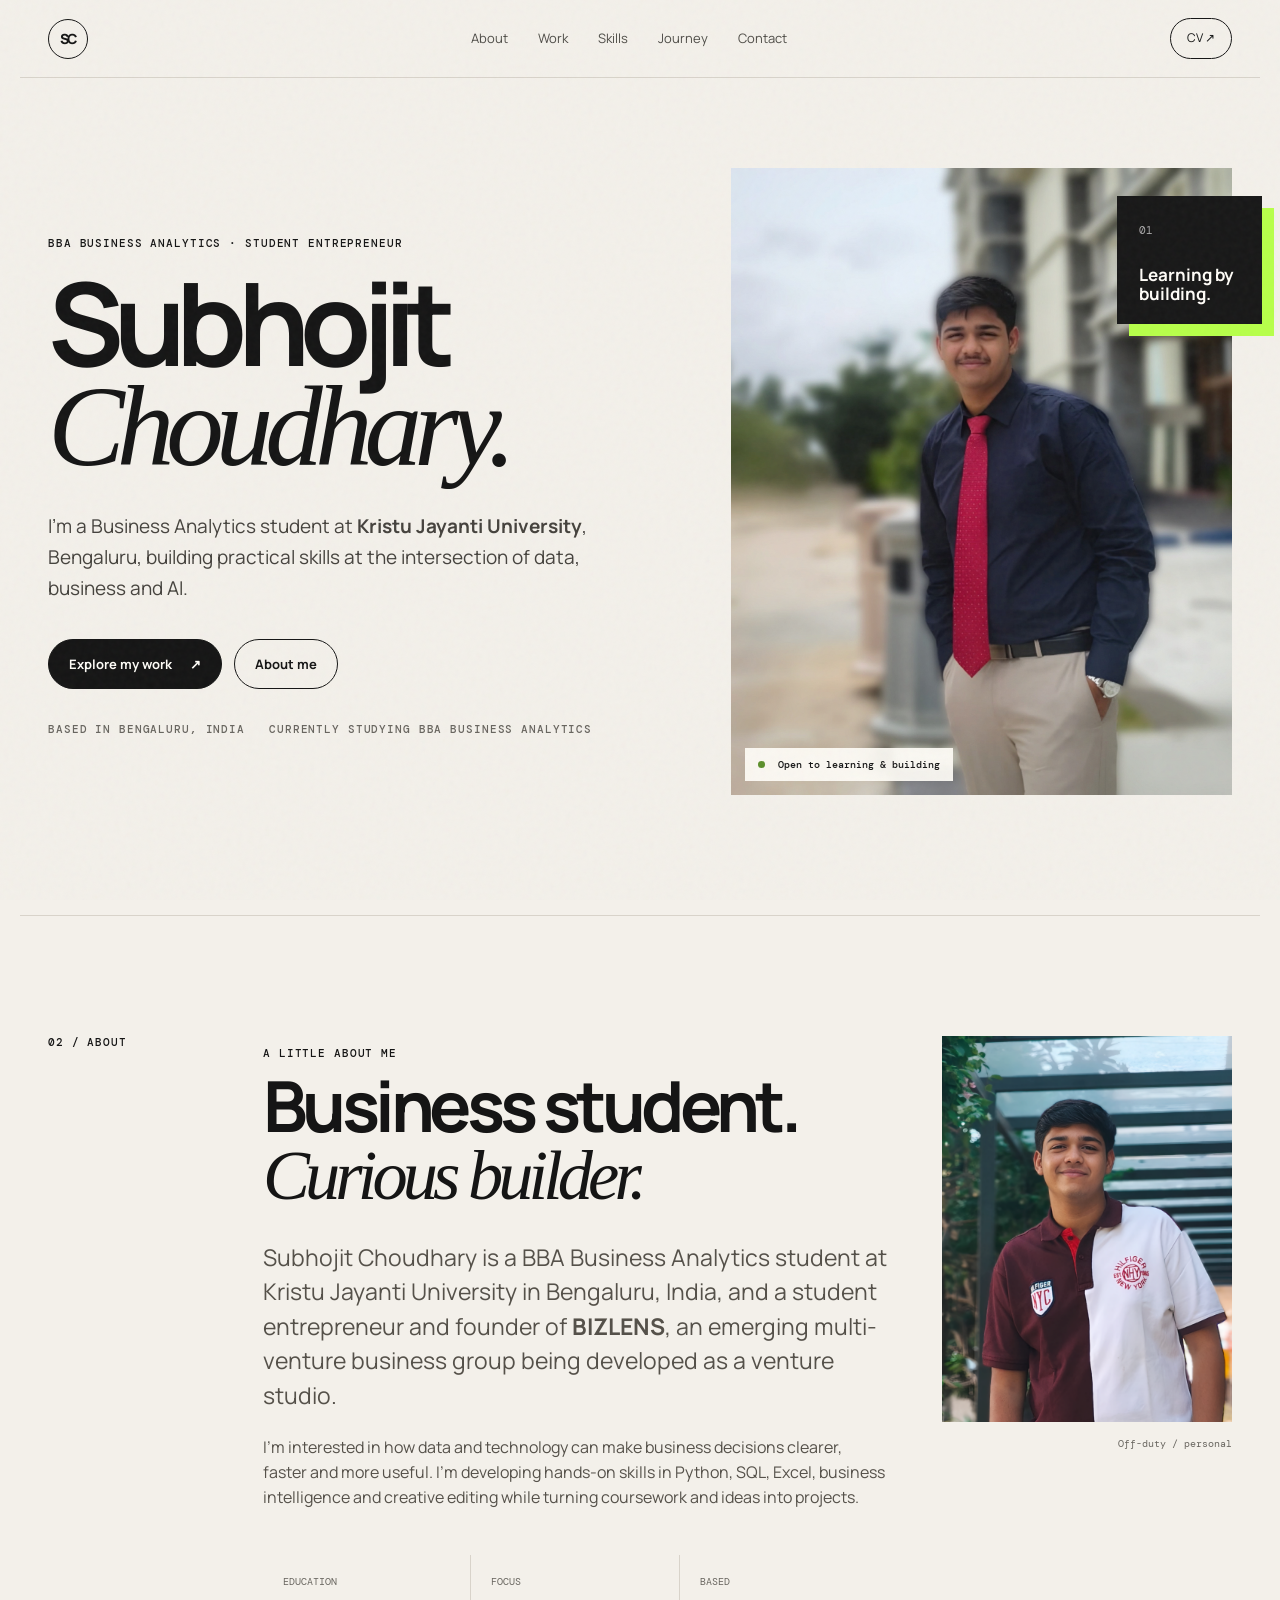
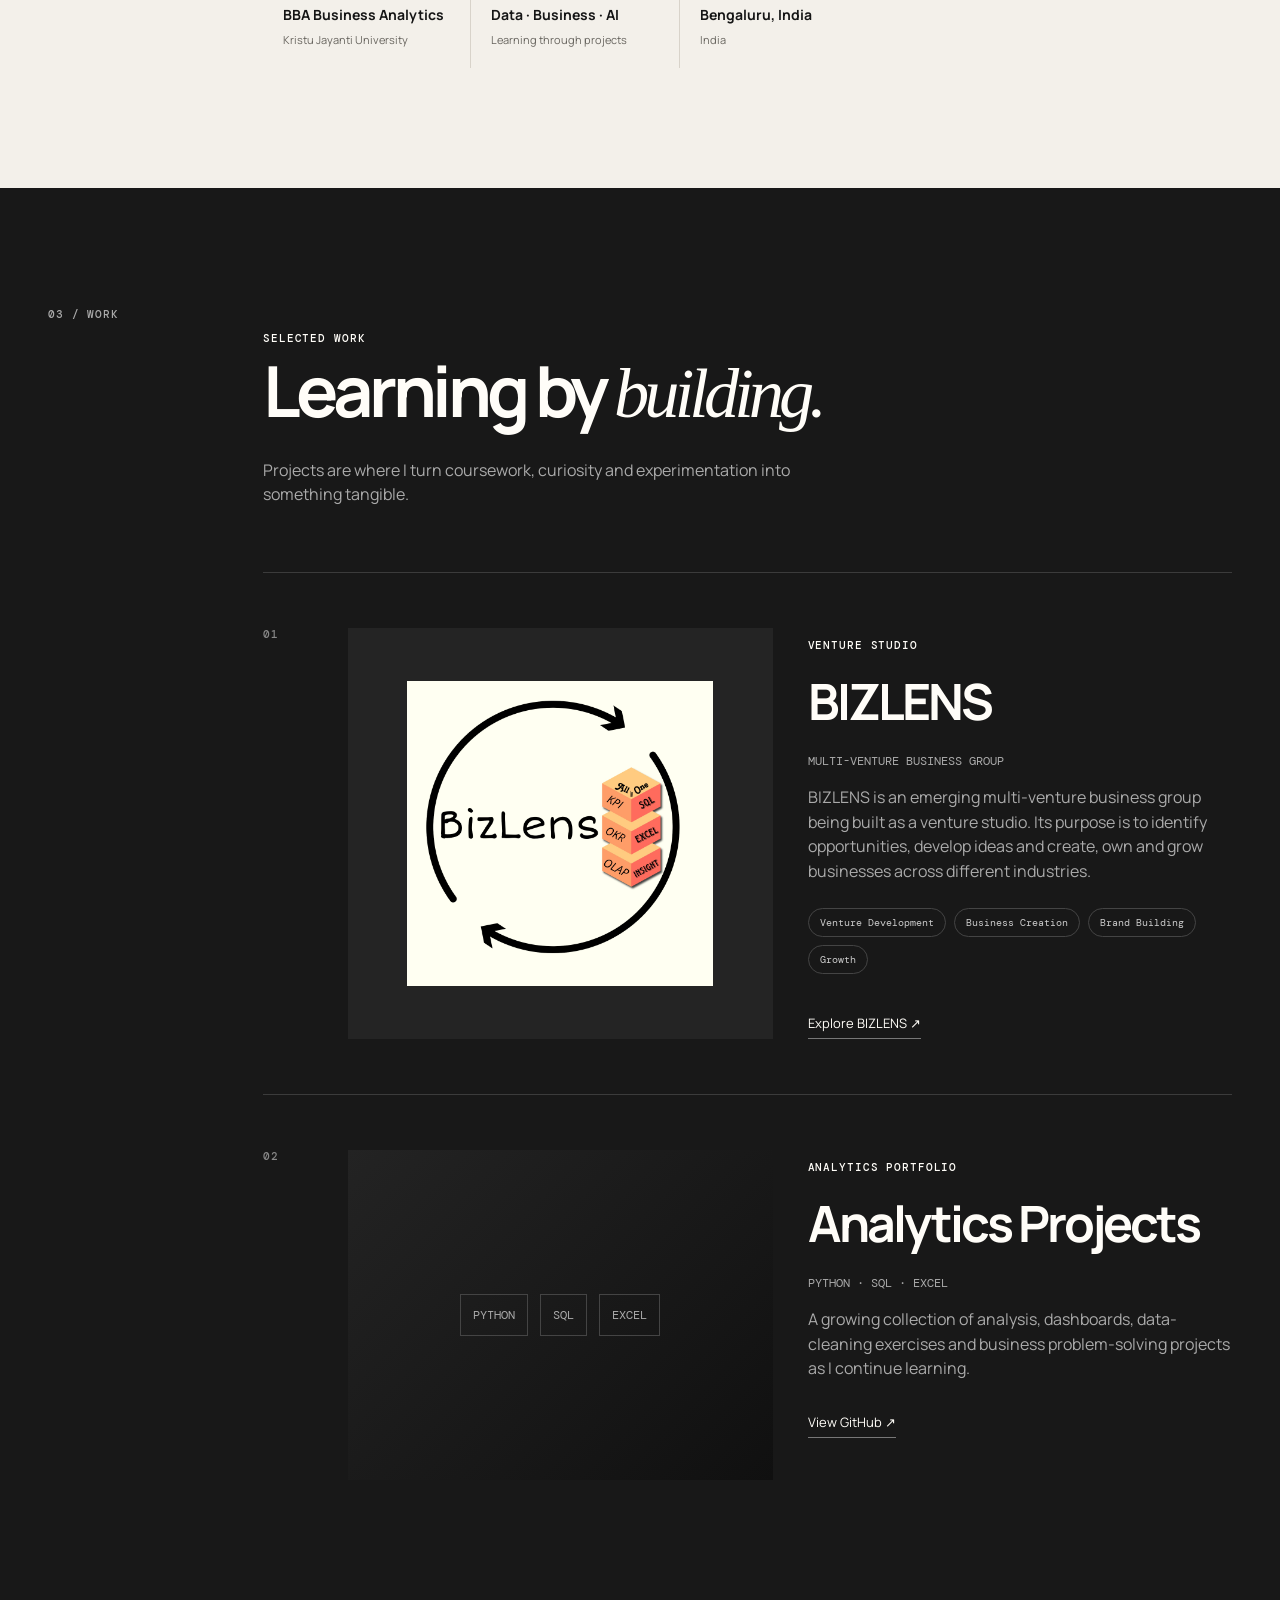
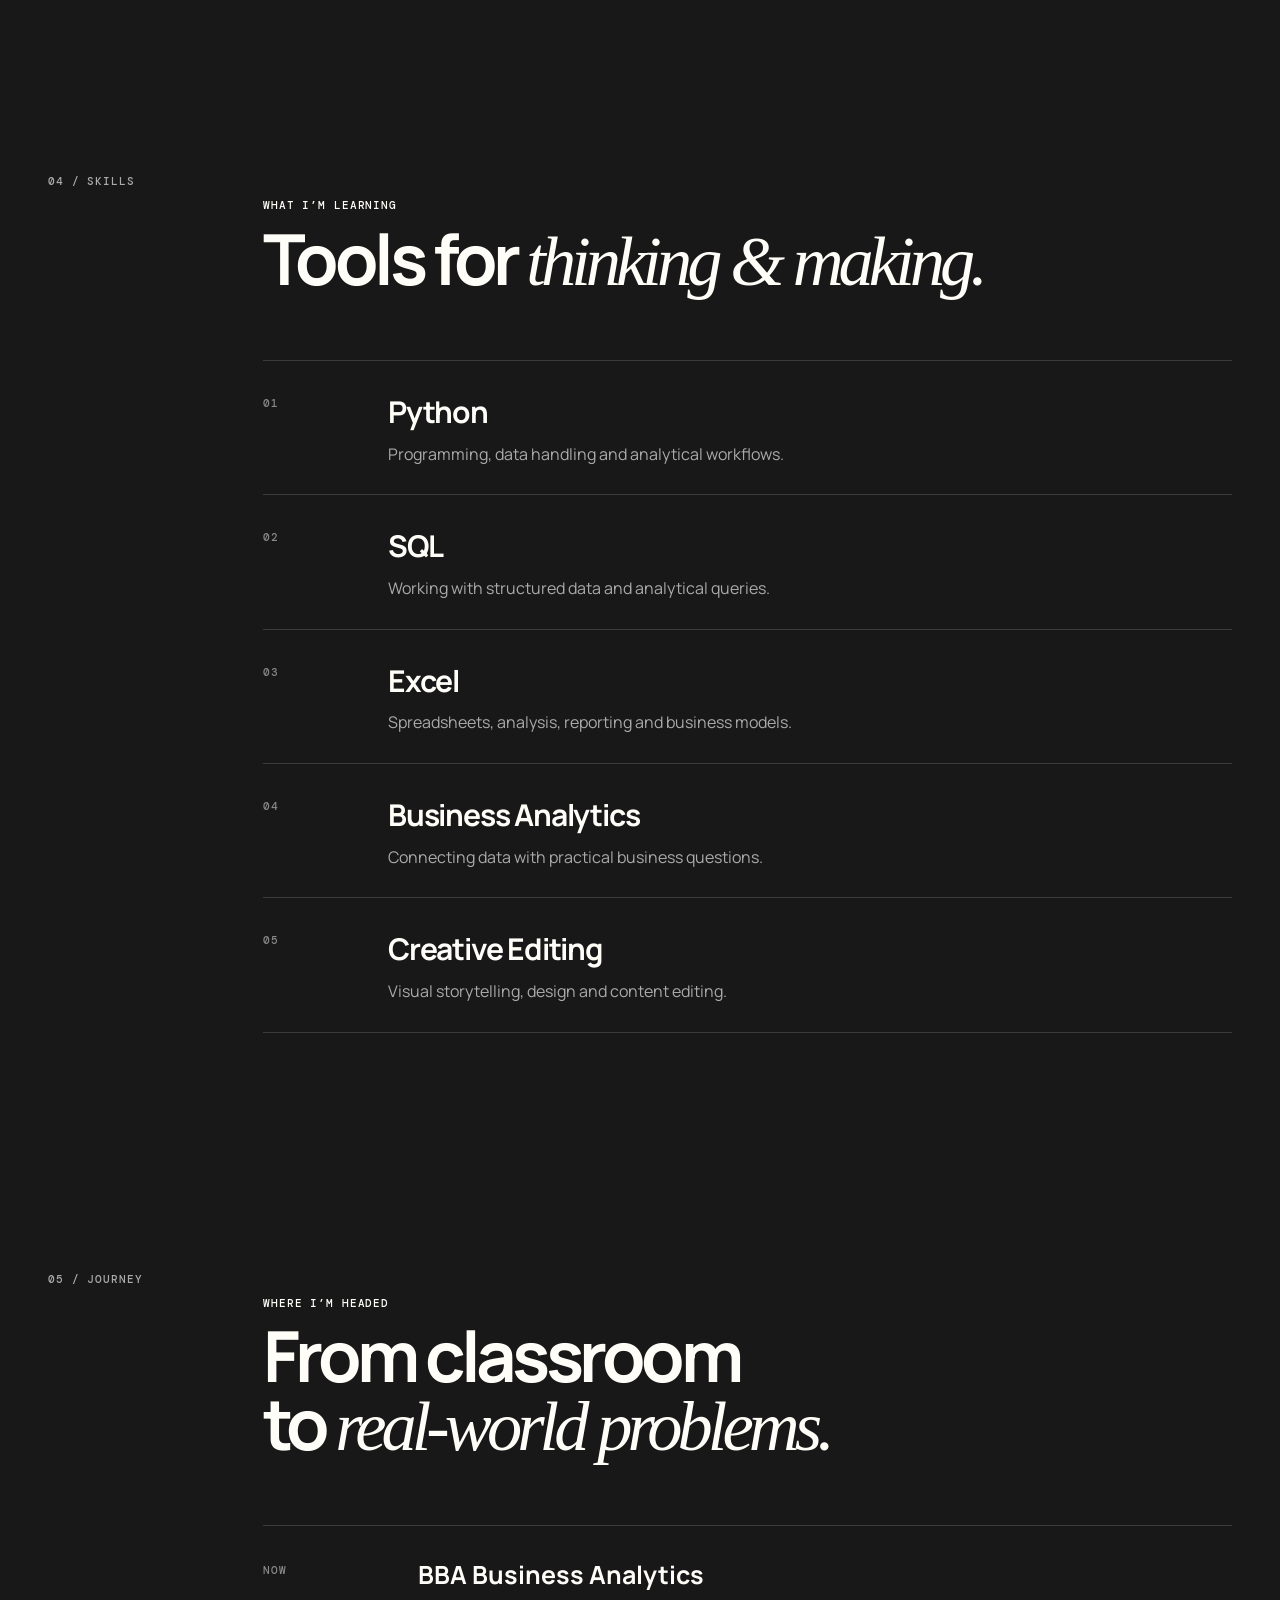
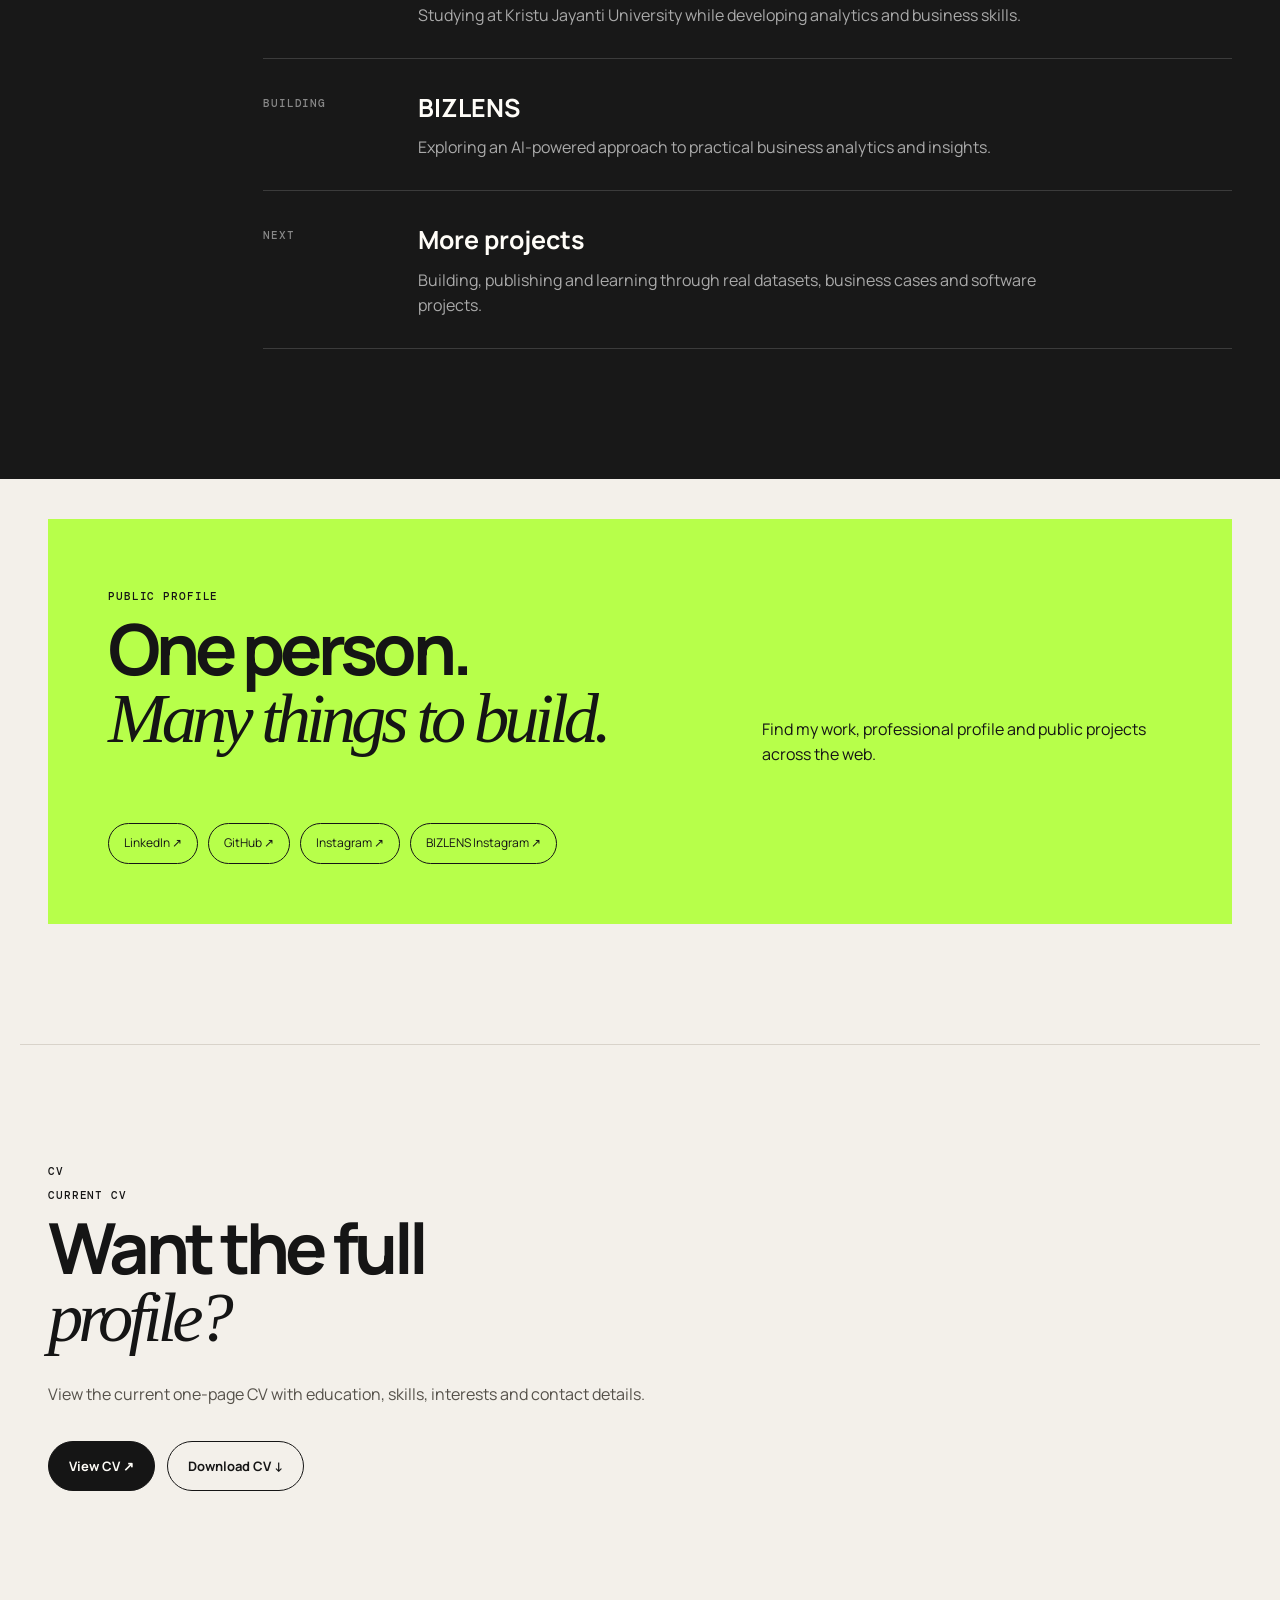
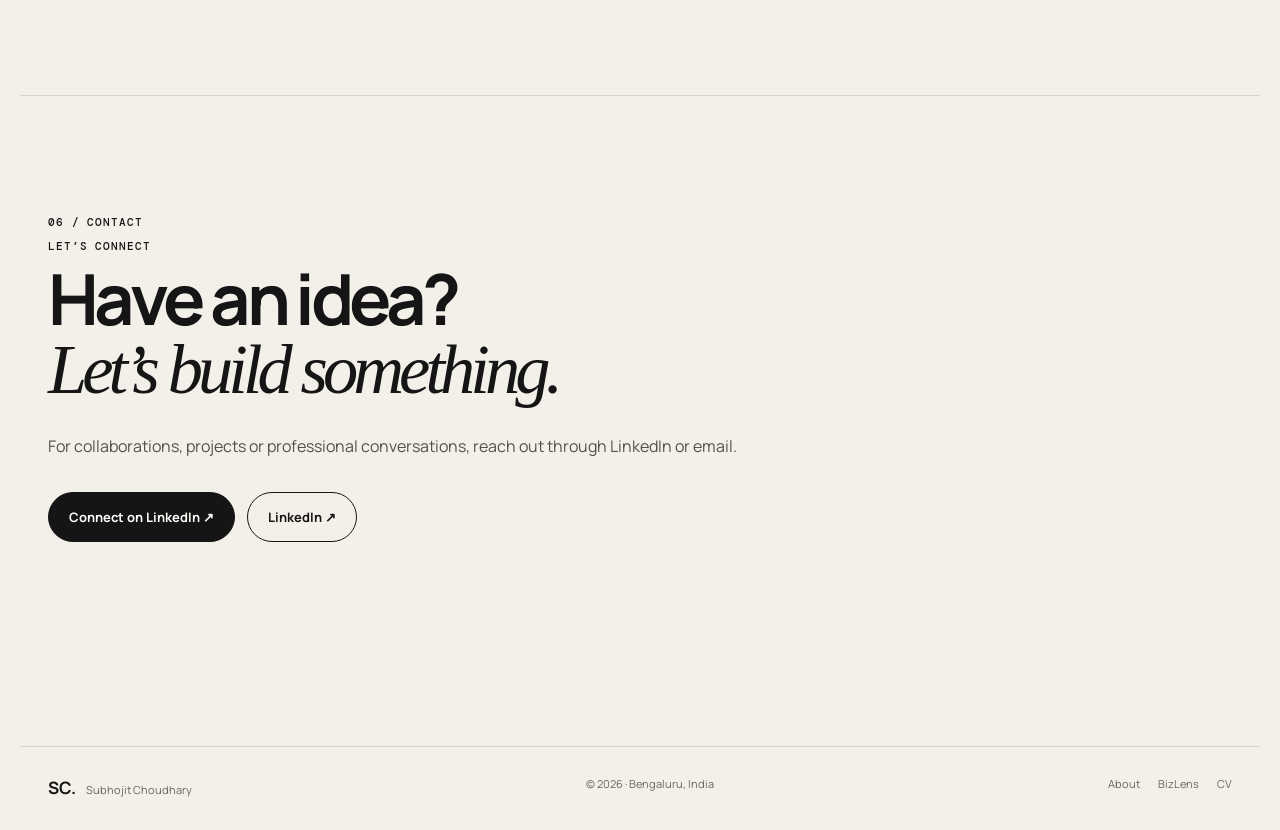
==== commit 6bcadf53: "Update index.html" ====
--- a/index.html
+++ b/index.html
@@ -136,7 +136,7 @@
 
         <article class="project featured reveal">
           <div class="project-number">01</div>
-          <div class="project-media"><img src="bizlens-logo.png" alt="BizLens logo"></div>
+          <div class="project-media"><img src="BizLens-logo.jpeg" alt="BizLens logo"></div>
           <div class="project-info">
             <p class="kicker">Venture studio</p>
             <h3>BIZLENS</h3>
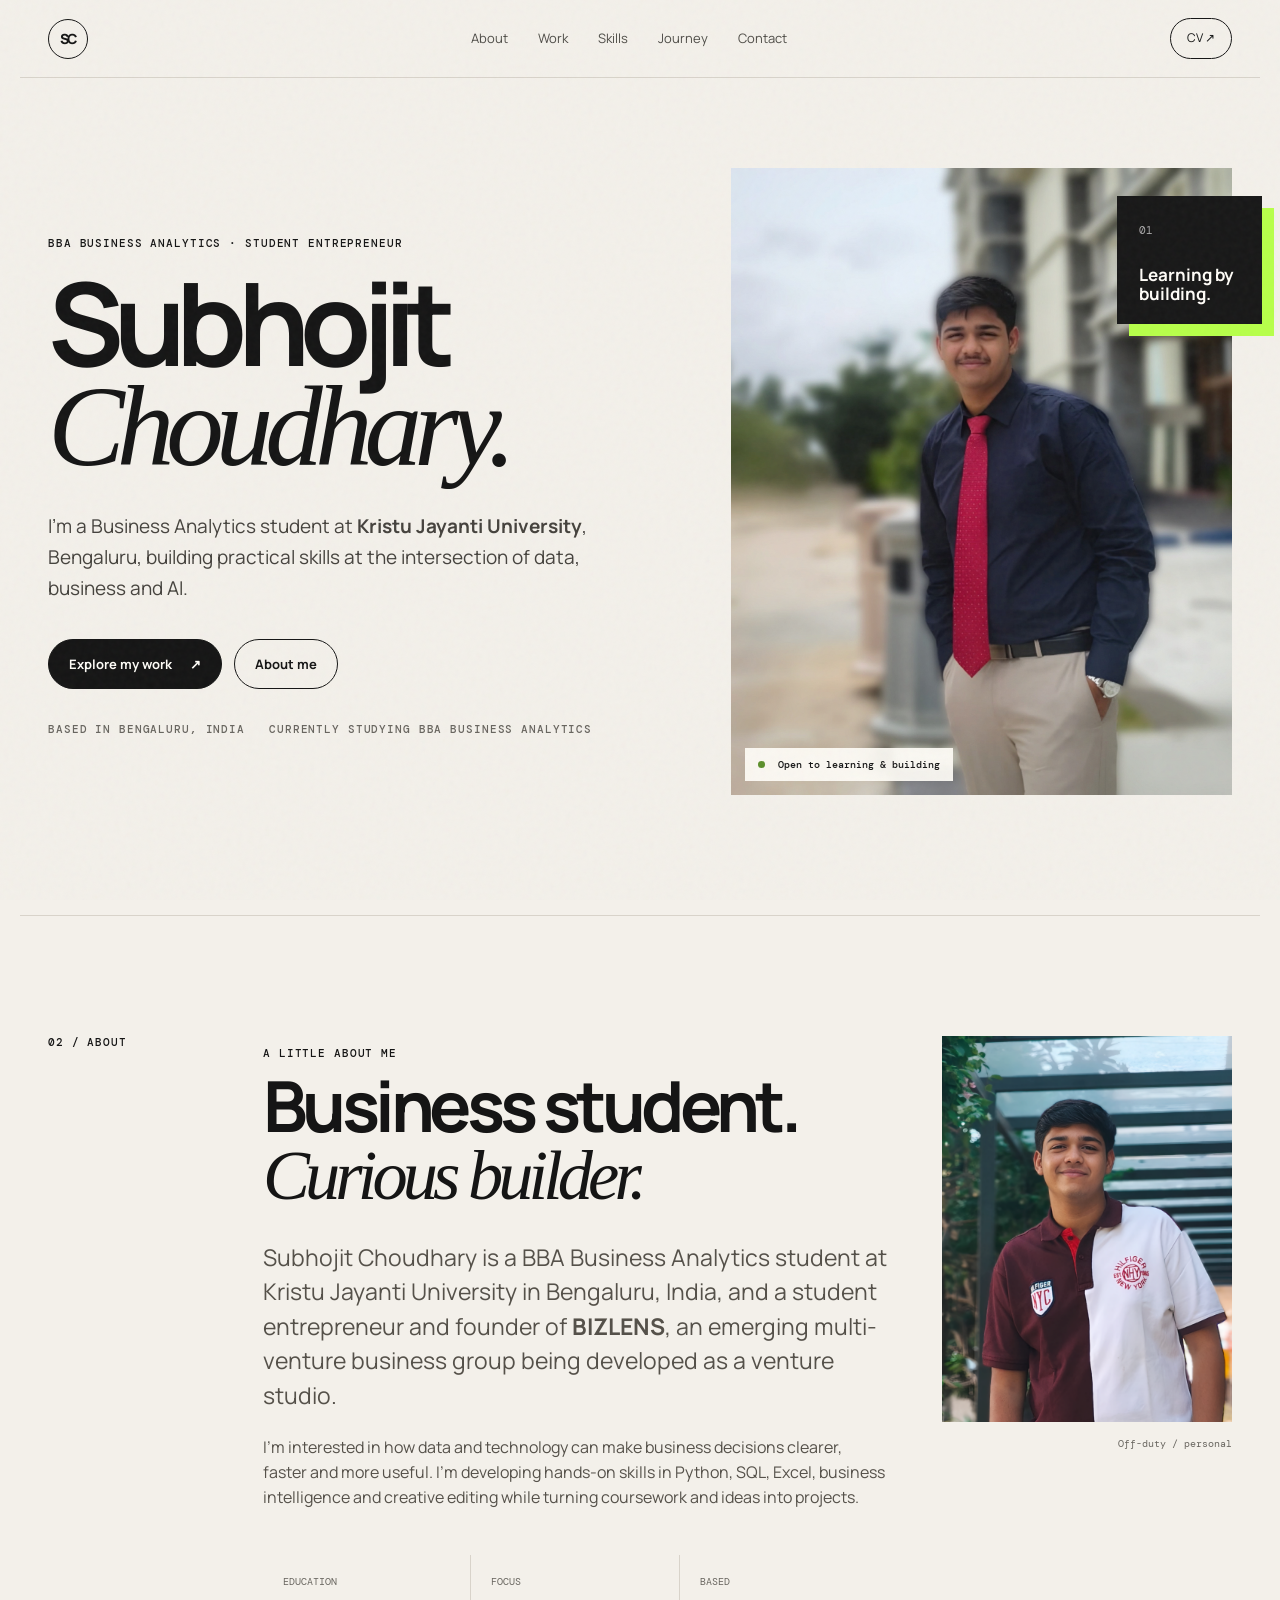
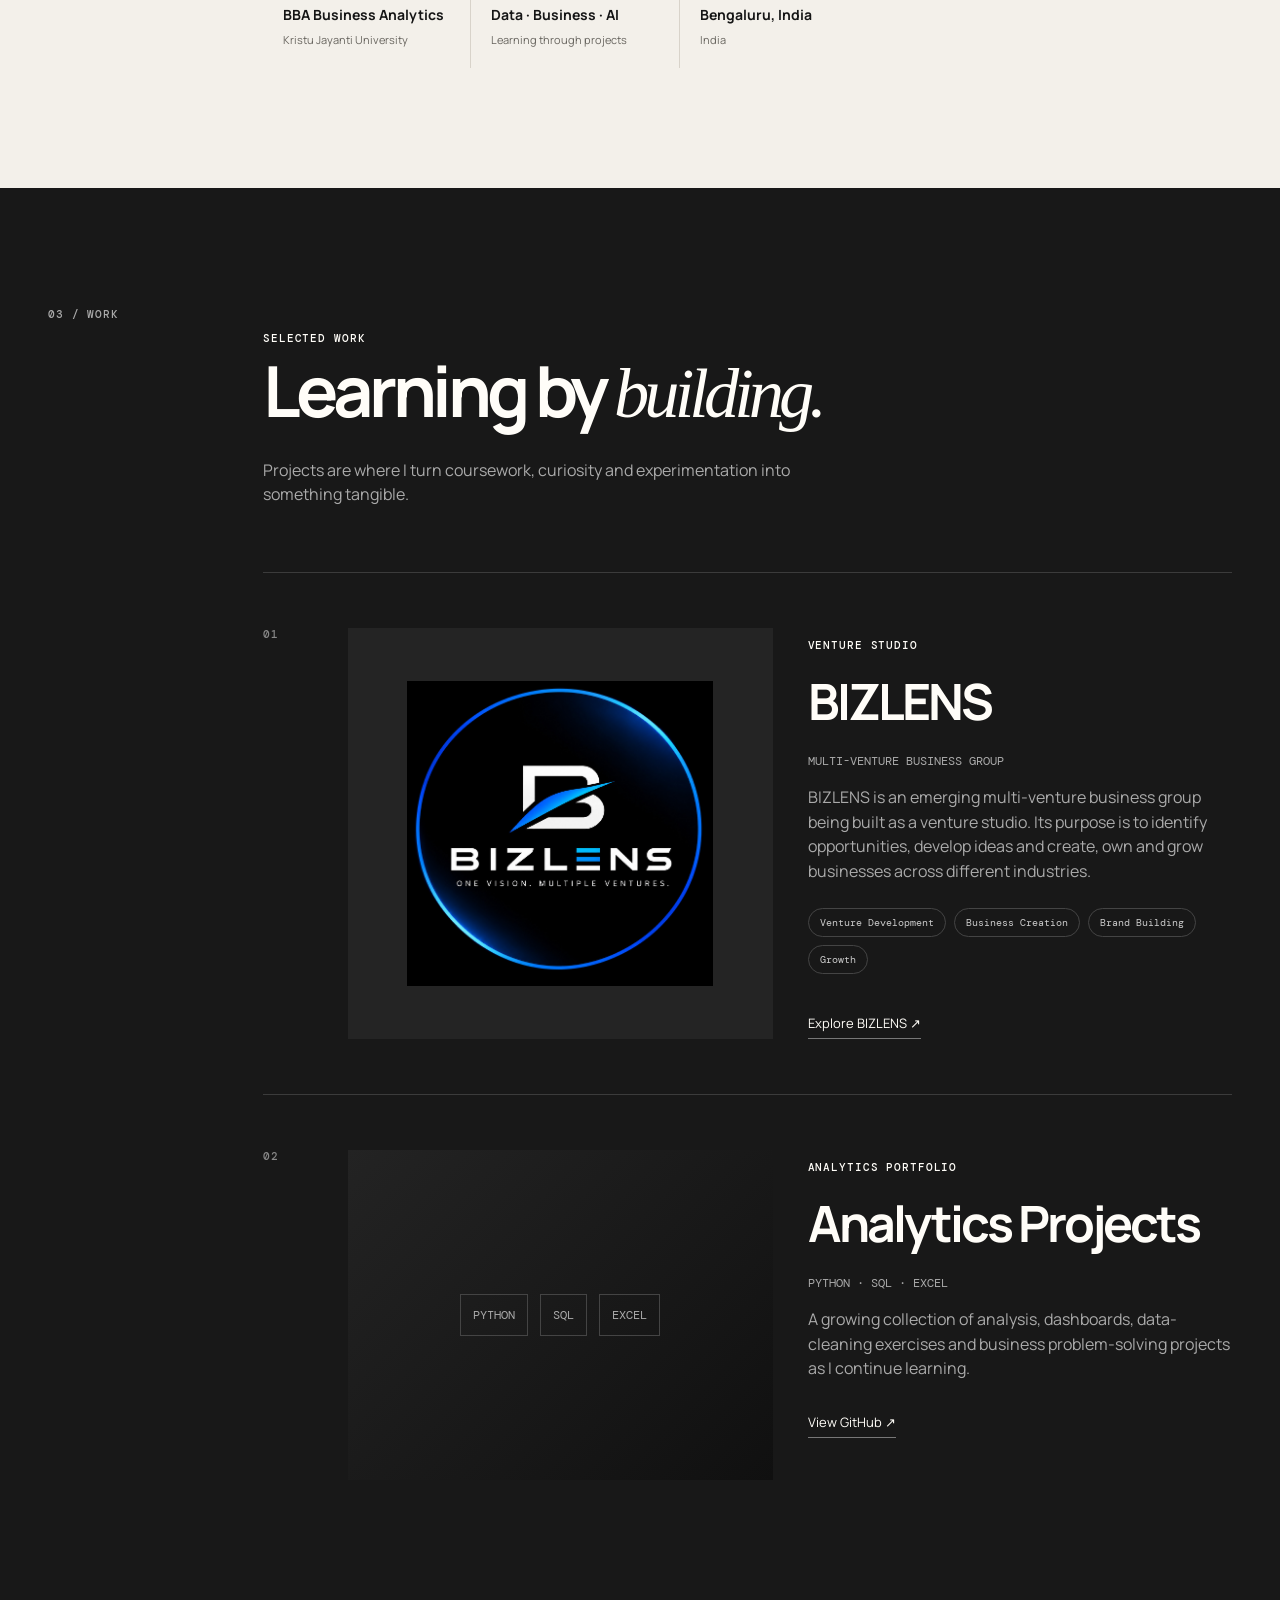
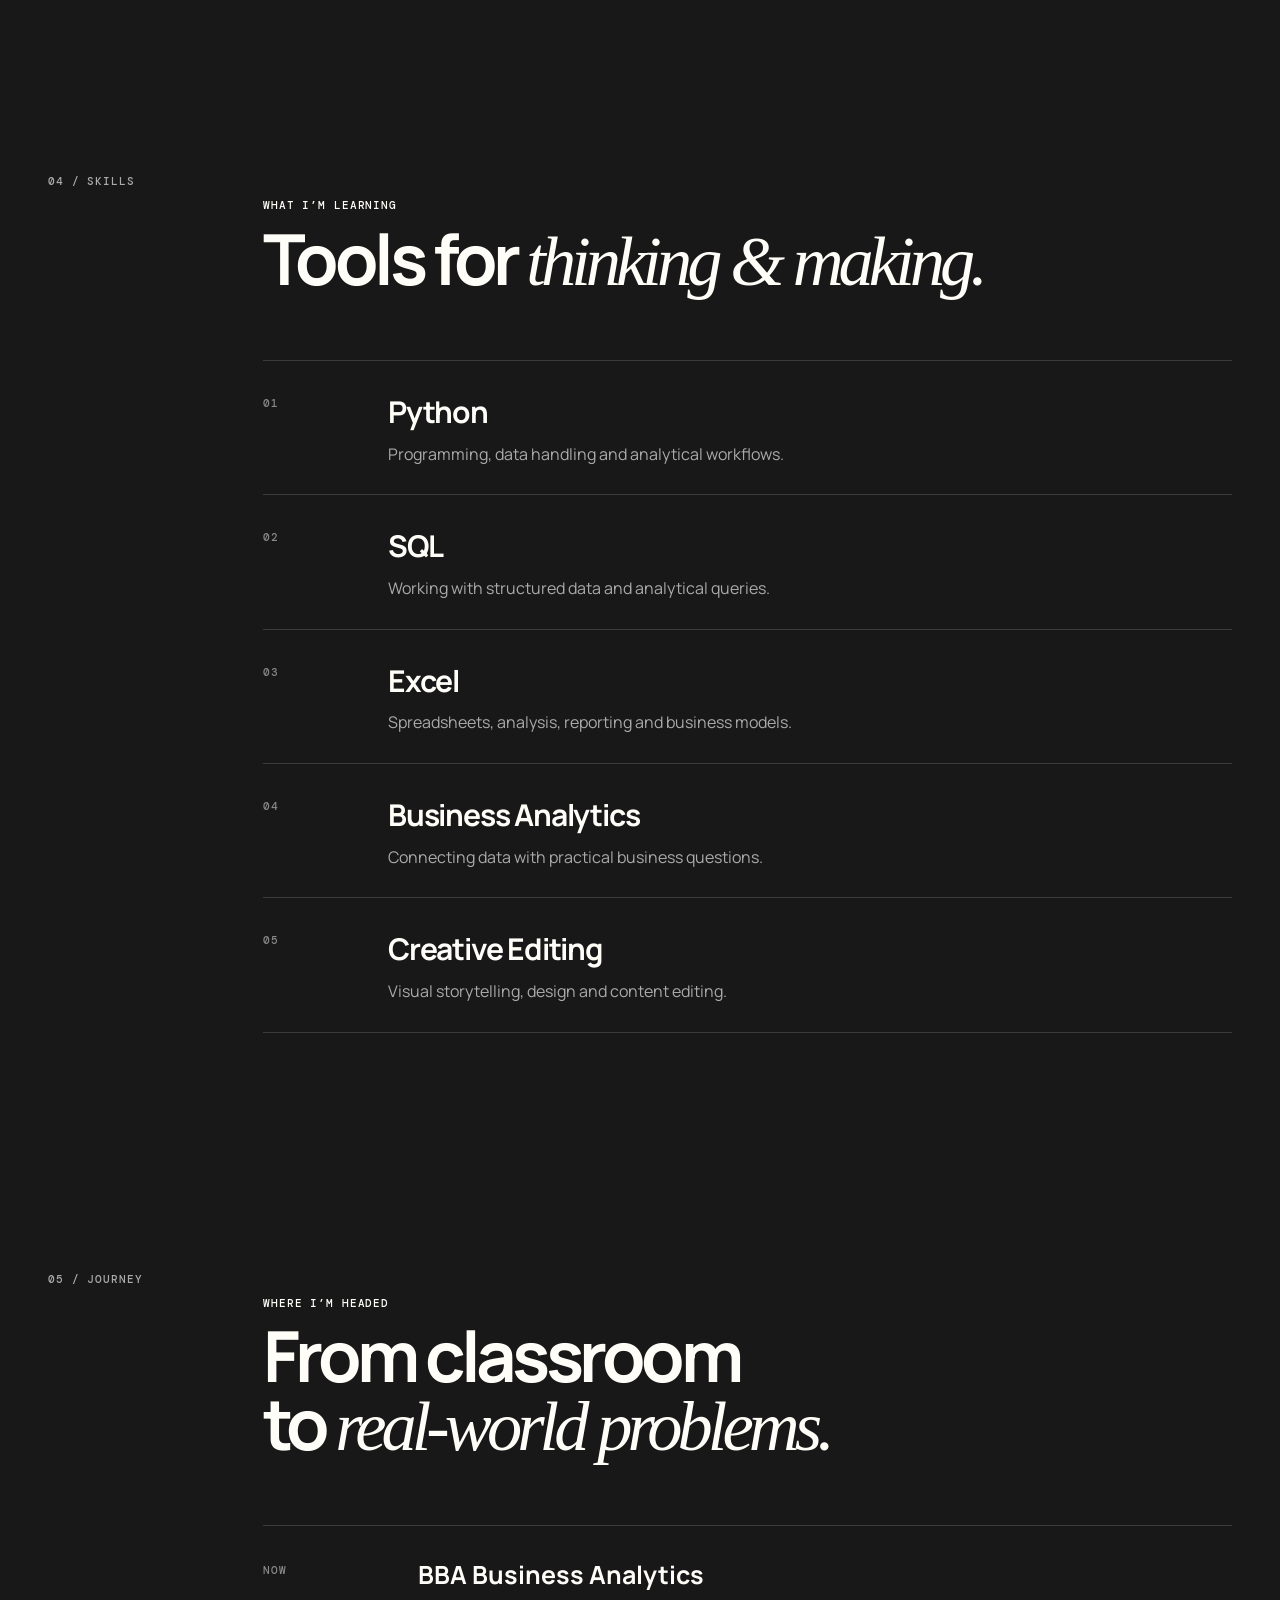
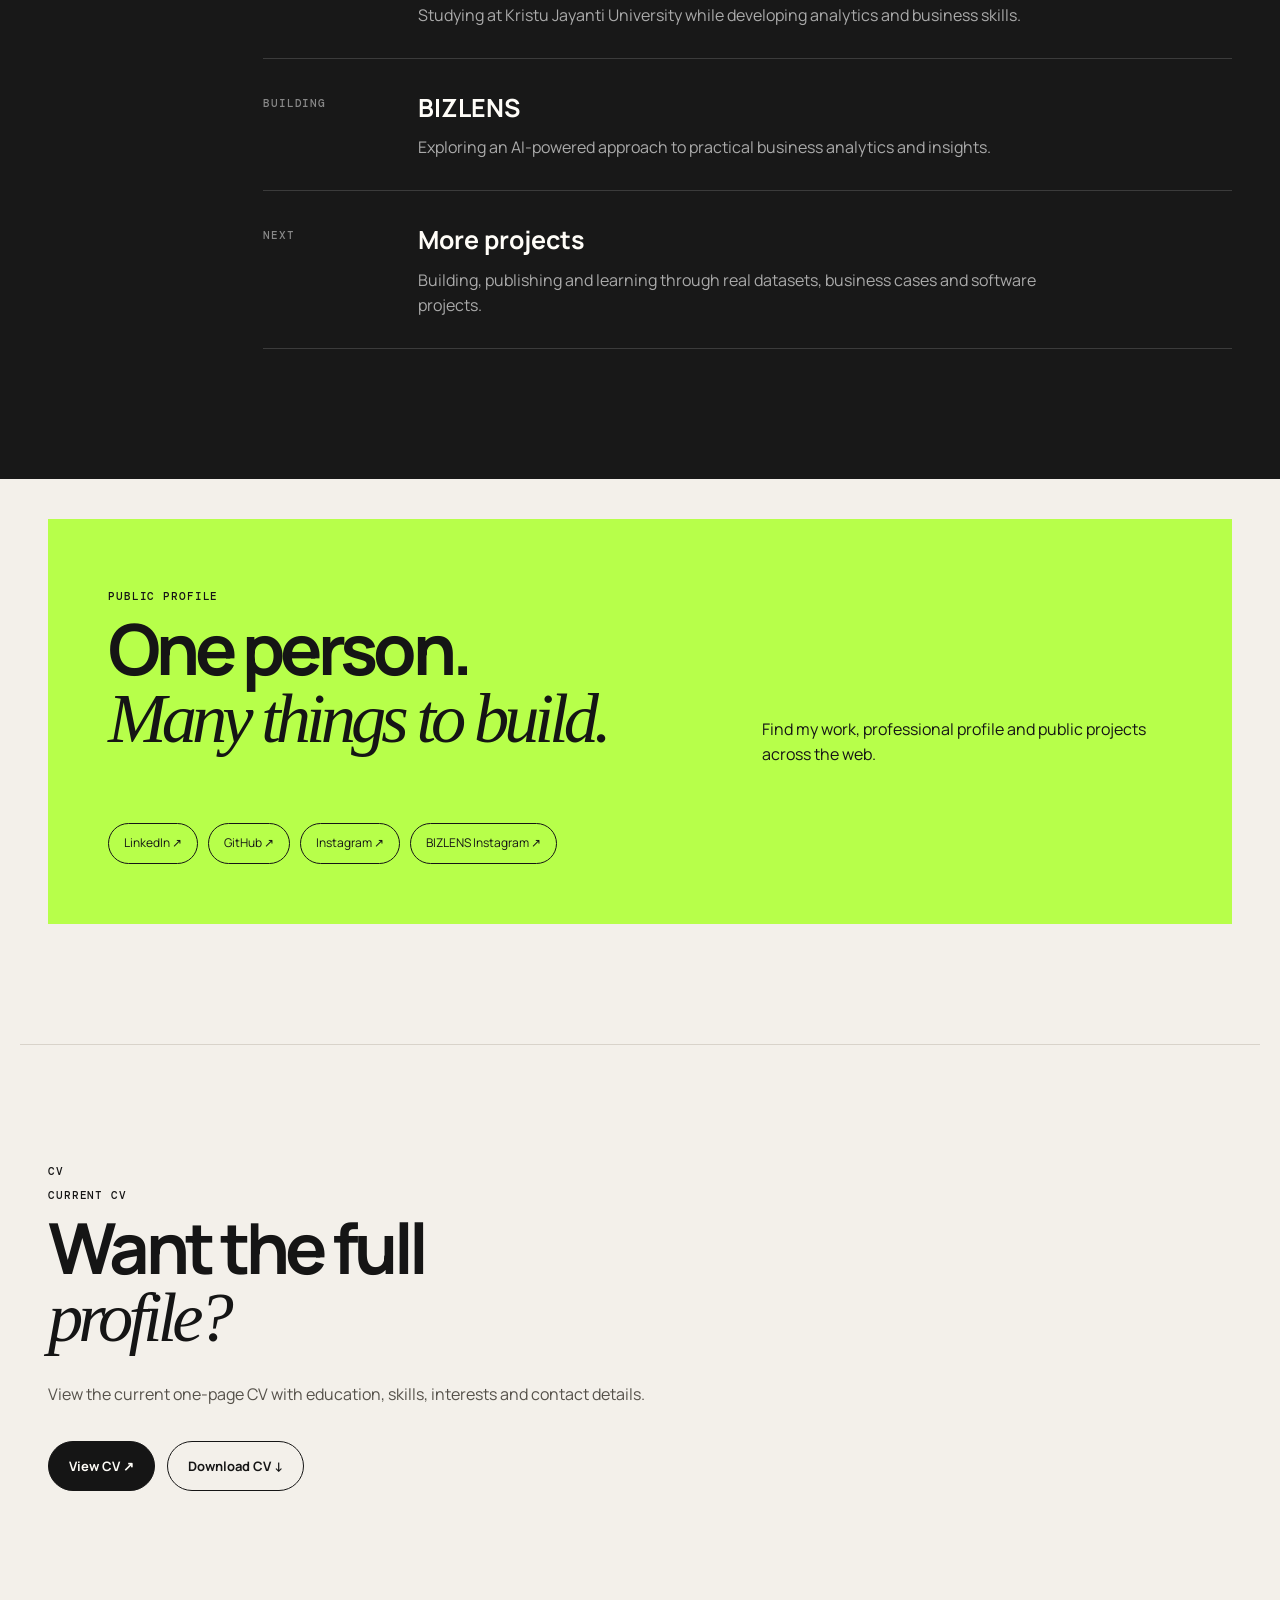
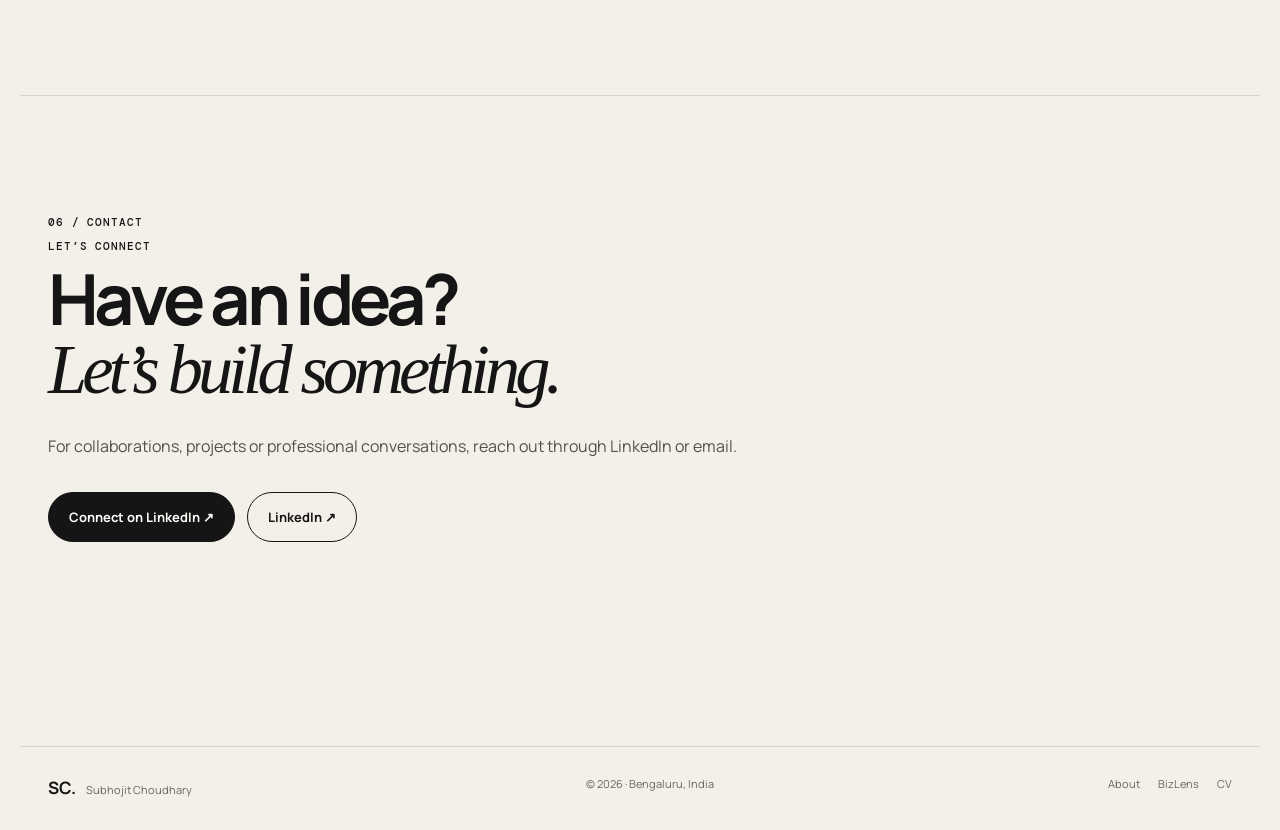
==== commit 5d7ac75c: "Add files via upload" ====
--- a/index.html
+++ b/index.html
@@ -48,7 +48,7 @@
         "https://github.com/Subhojitt-biz",
         "https://www.instagram.com/_subhojit12_/"
       ],
-      "worksFor":{"@type":"Organization","name":"BIZLENS","url":"https://subhojitt-biz.github.io/bizlens.html"}
+      "worksFor":{"@type":"Organization","name":"BIZLENS","url":"https://bizlensv1.github.io/bizlens/"}
     }
   }
   </script>
@@ -145,7 +145,7 @@
               BIZLENS is an emerging multi-venture business group being built as a venture studio. Its purpose is to identify opportunities, develop ideas and create, own and grow businesses across different industries.
             </p>
             <div class="tags"><span>Venture Development</span><span>Business Creation</span><span>Brand Building</span><span>Growth</span></div>
-            <a class="text-link" href="bizlens.html">Explore BIZLENS ↗</a>
+            <a class="text-link" href="https://bizlensv1.github.io/bizlens/" target="_blank" rel="noopener">Explore BIZLENS ↗</a>
           </div>
         </article>
 
@@ -244,9 +244,9 @@
   <footer class="footer">
     <div><strong>SC.</strong><span>Subhojit Choudhary</span></div>
     <span>© <span id="year"></span> · Bengaluru, India</span>
-    <div class="footer-links"><a href="about.html">About</a><a href="bizlens.html">BizLens</a><a href="Subhojit-Choudhary-CV.pdf">CV</a></div>
+    <div class="footer-links"><a href="about.html">About</a><a href="https://bizlensv1.github.io/bizlens/" target="_blank" rel="noopener">BizLens</a><a href="Subhojit-Choudhary-CV.pdf">CV</a></div>
   </footer>
 
   <script src="script.js"></script>
 </body>
-</html>
+</html>
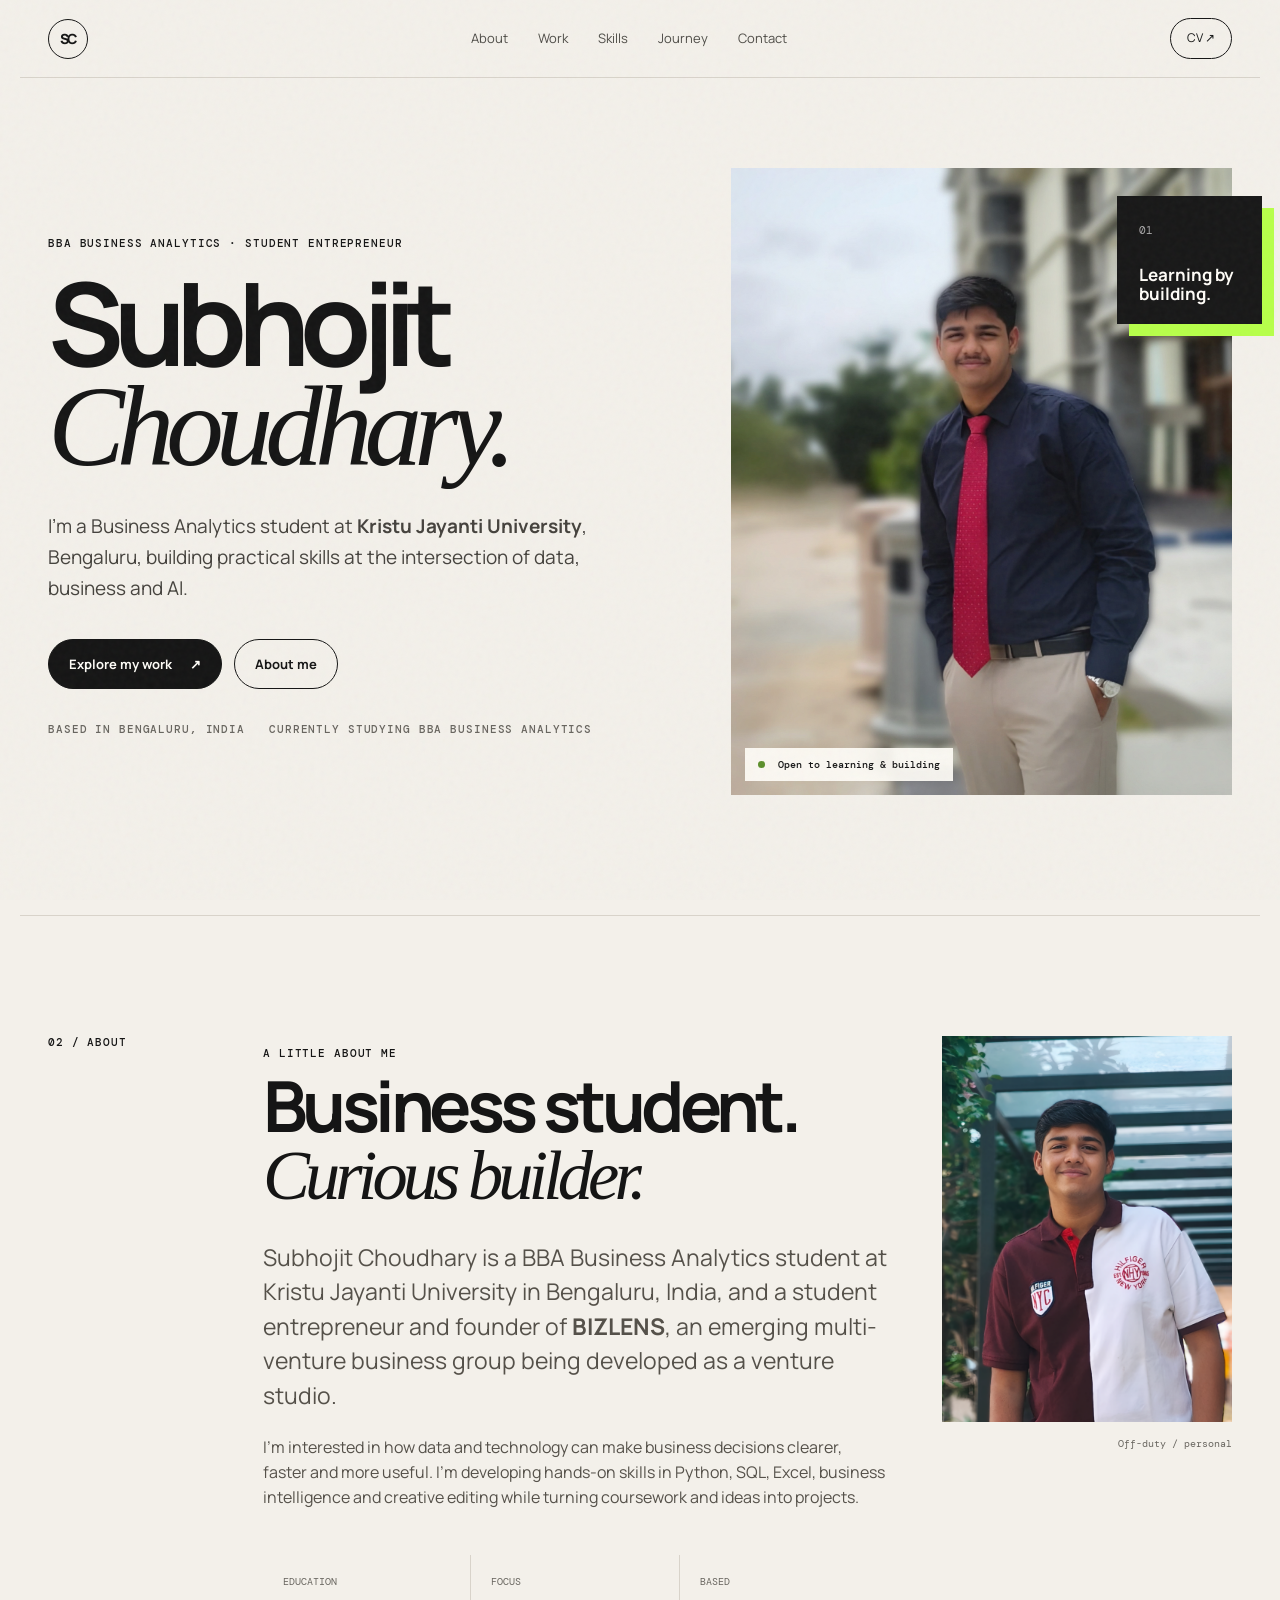
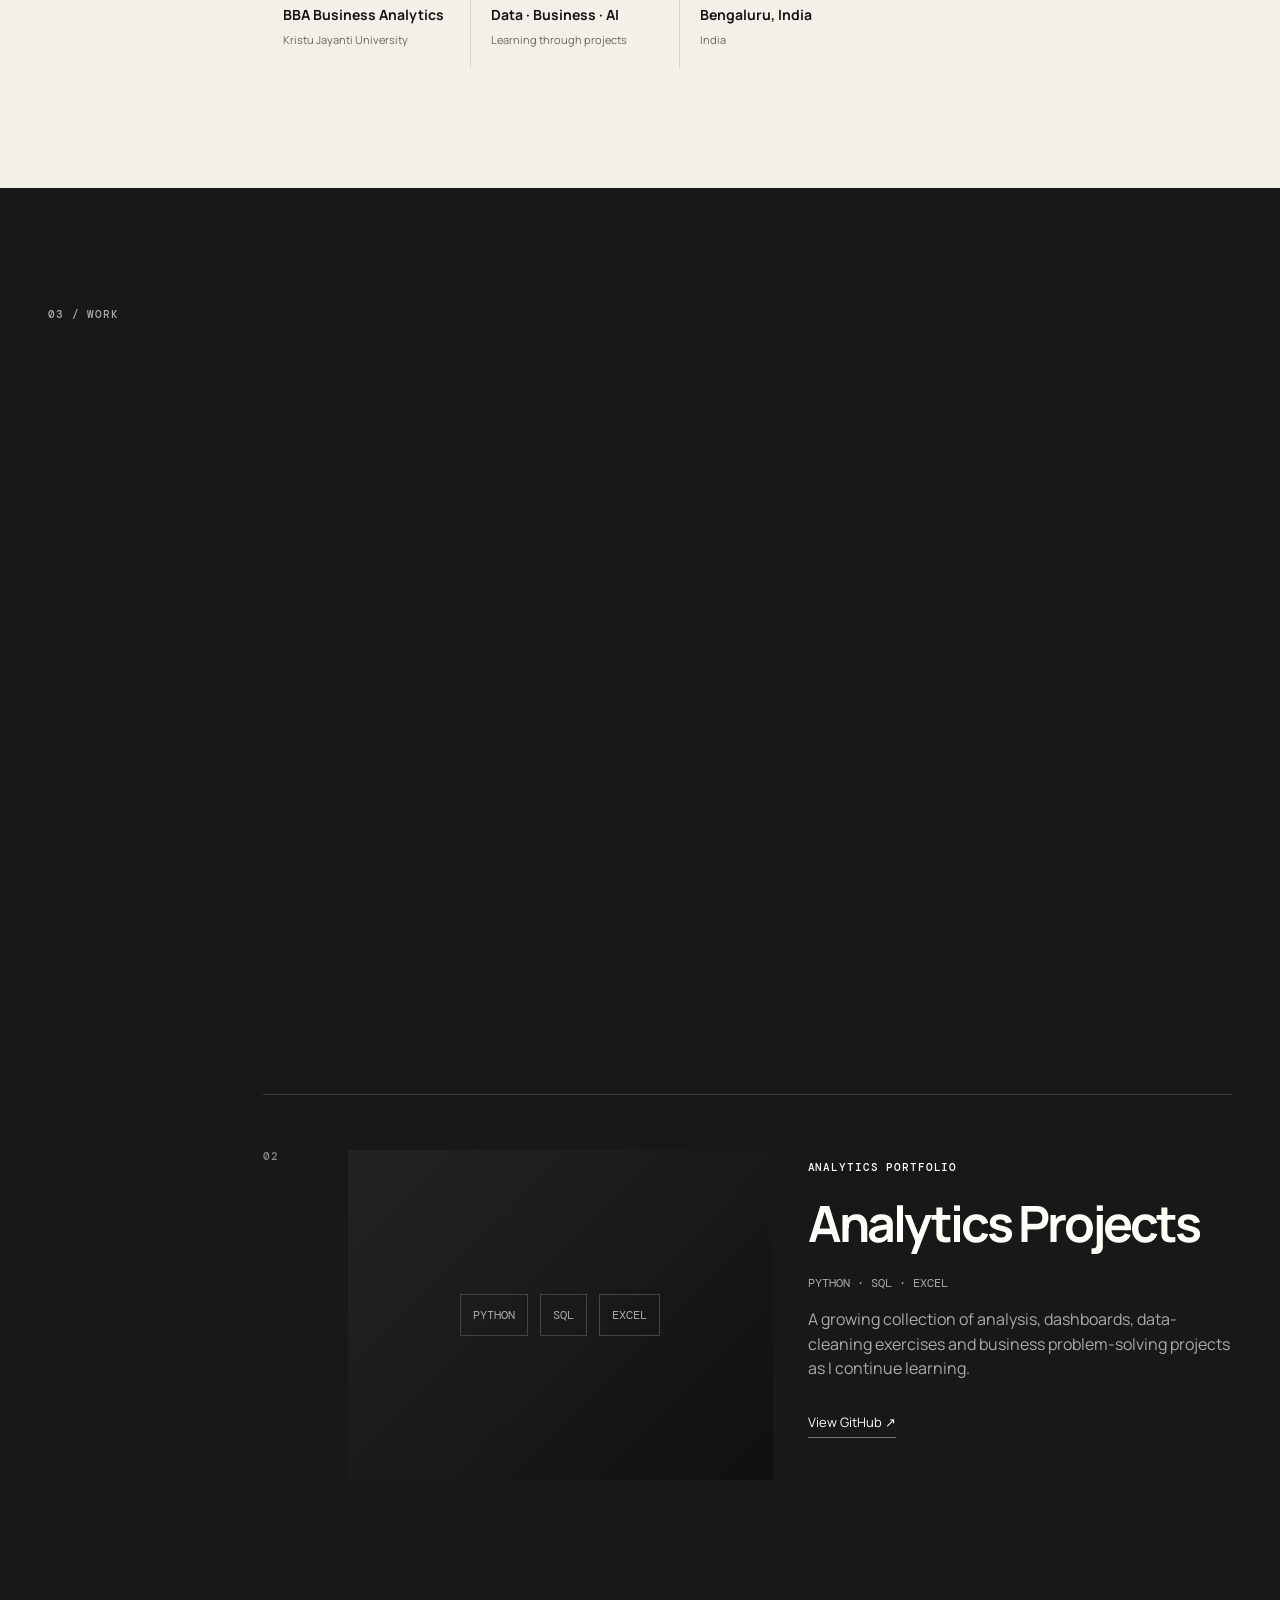
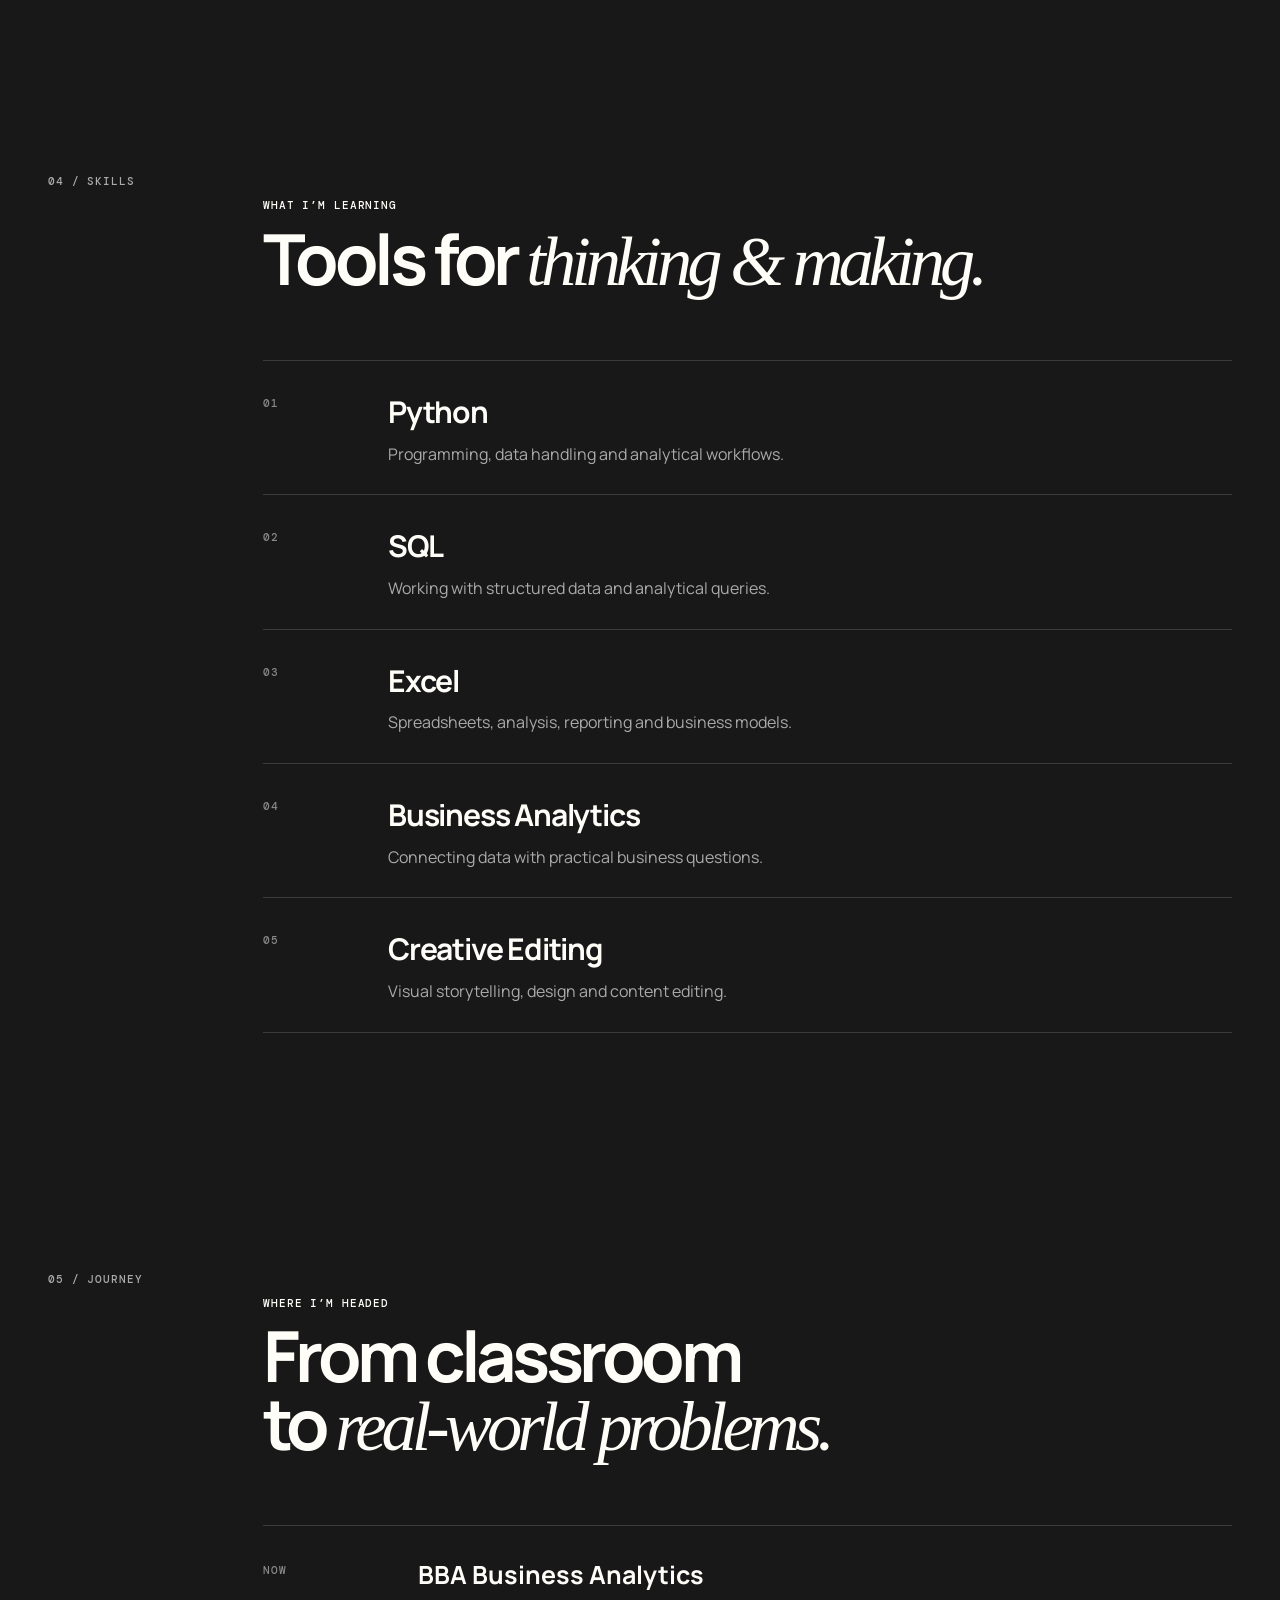
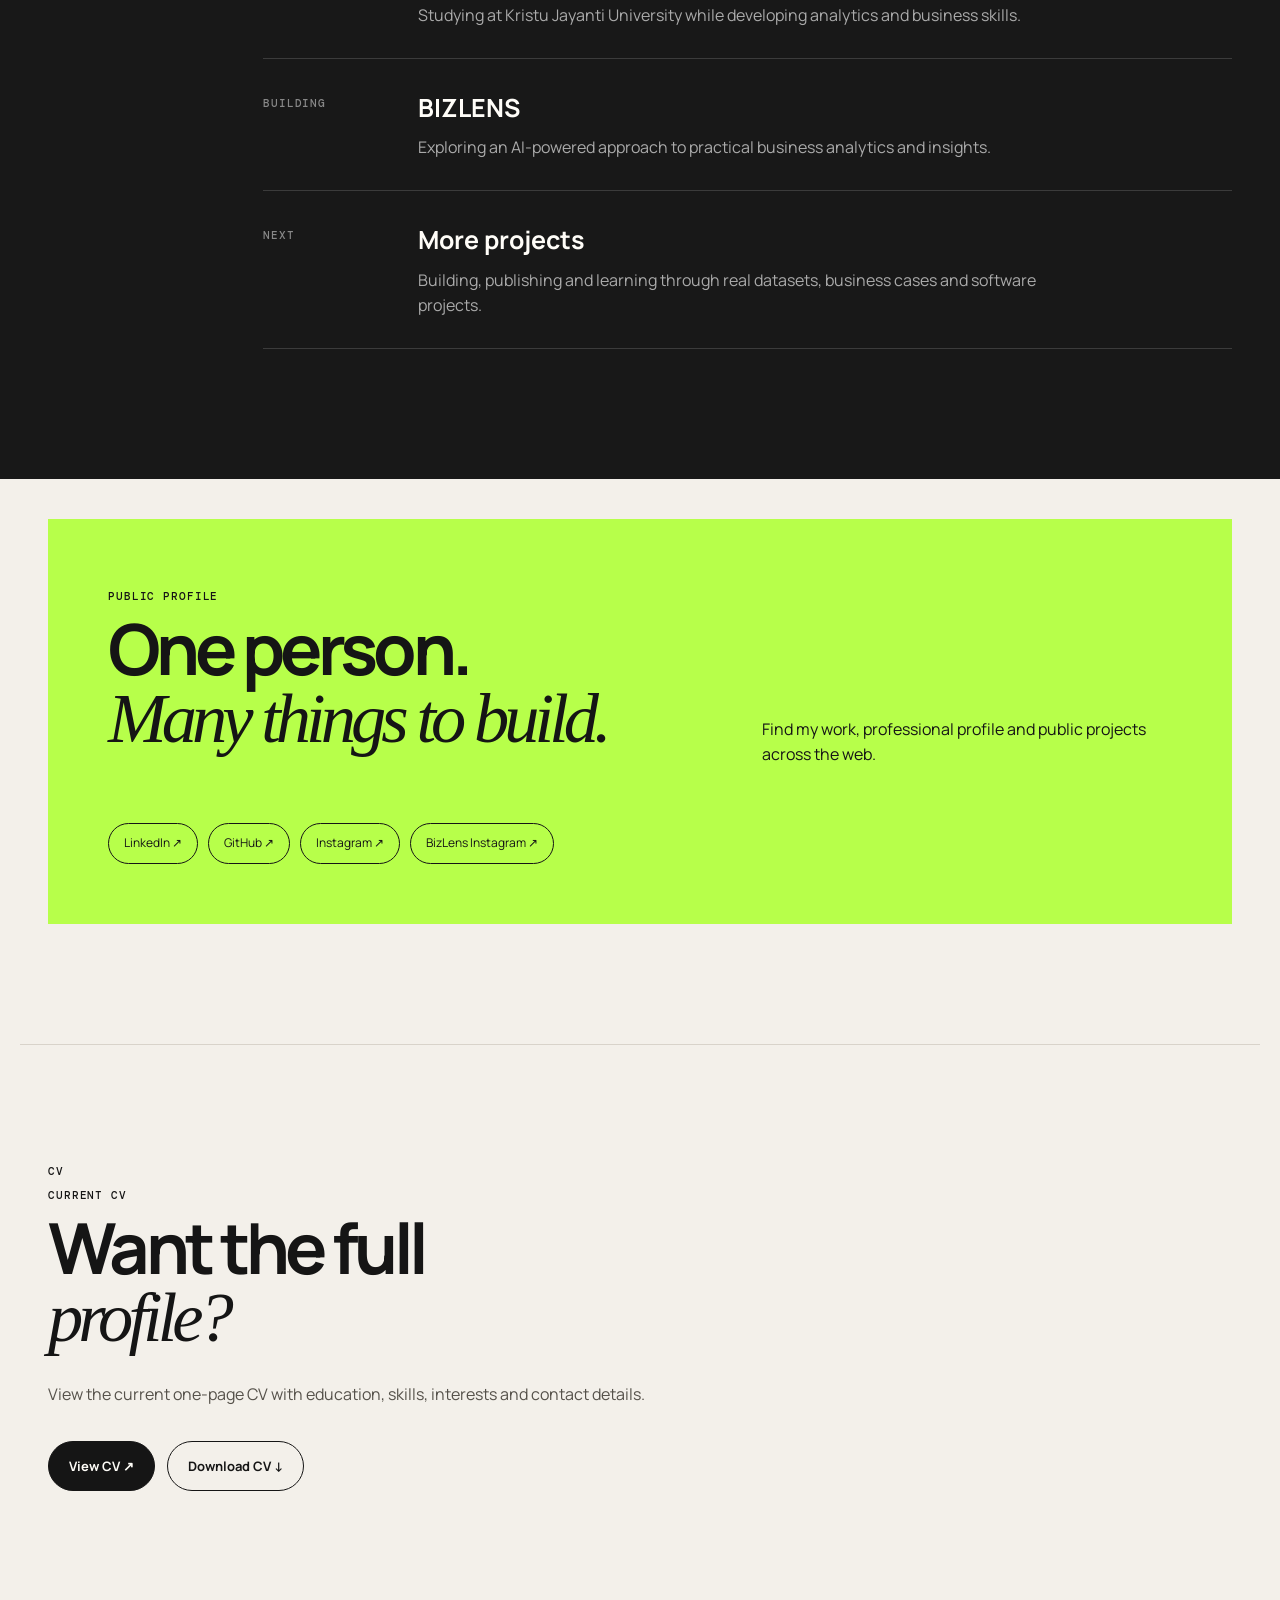
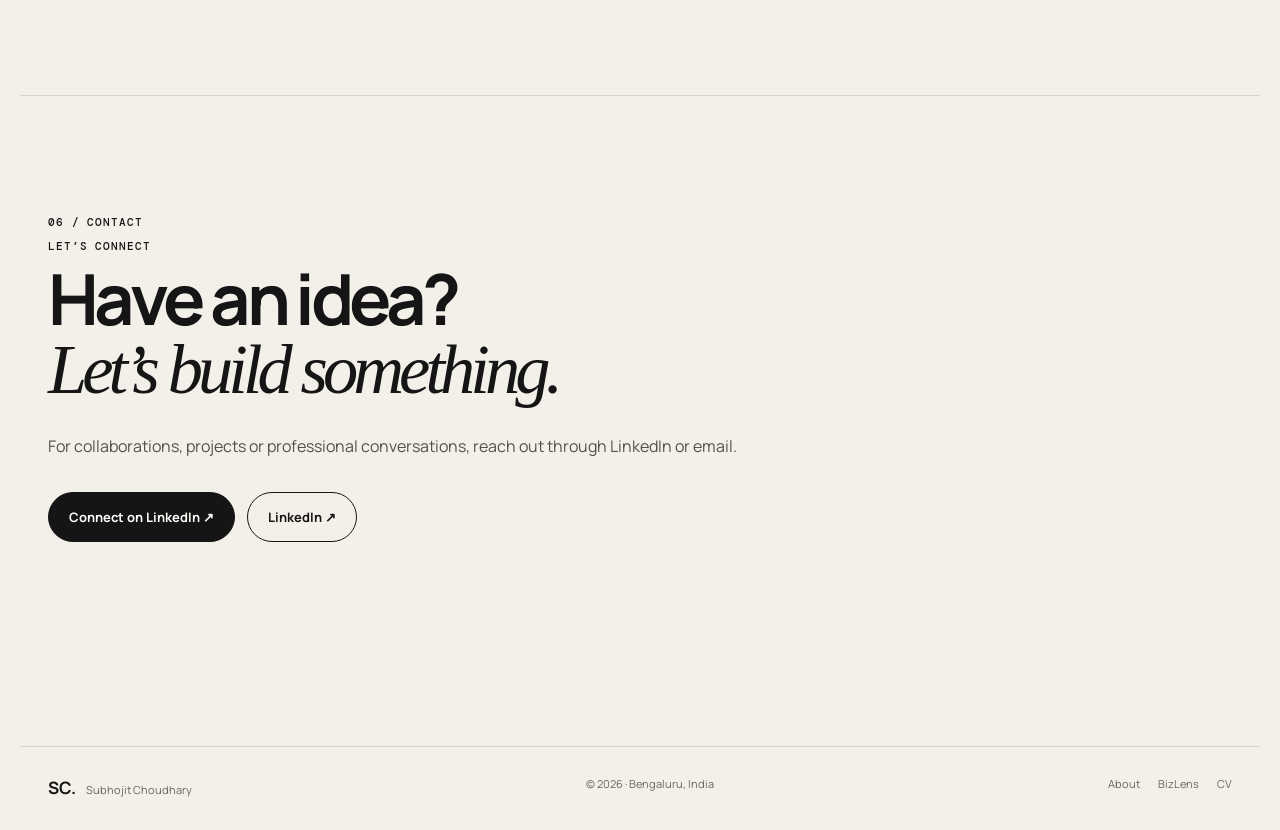
==== commit 718f9c0b: "Update index.html" ====
--- a/index.html
+++ b/index.html
@@ -211,7 +211,7 @@
           <a href="https://www.linkedin.com/in/subhojit-choudhary-4b16a2439/" target="_blank" rel="noopener">LinkedIn ↗</a>
           <a href="https://github.com/Subhojitt-biz" target="_blank" rel="noopener">GitHub ↗</a>
           <a href="https://www.instagram.com/_subhojit12_/" target="_blank" rel="noopener">Instagram ↗</a>
-          <a href="https://www.instagram.com/bizlensv1/" target="_blank" rel="noopener">BIZLENS Instagram ↗</a>
+          <a href="https://www.instagram.com/bizlens.official/" target="_blank" rel="noopener">BizLens Instagram ↗</a>
         </div>
       </div>
     </section>
@@ -249,4 +249,4 @@
 
   <script src="script.js"></script>
 </body>
-</html>+</html>
